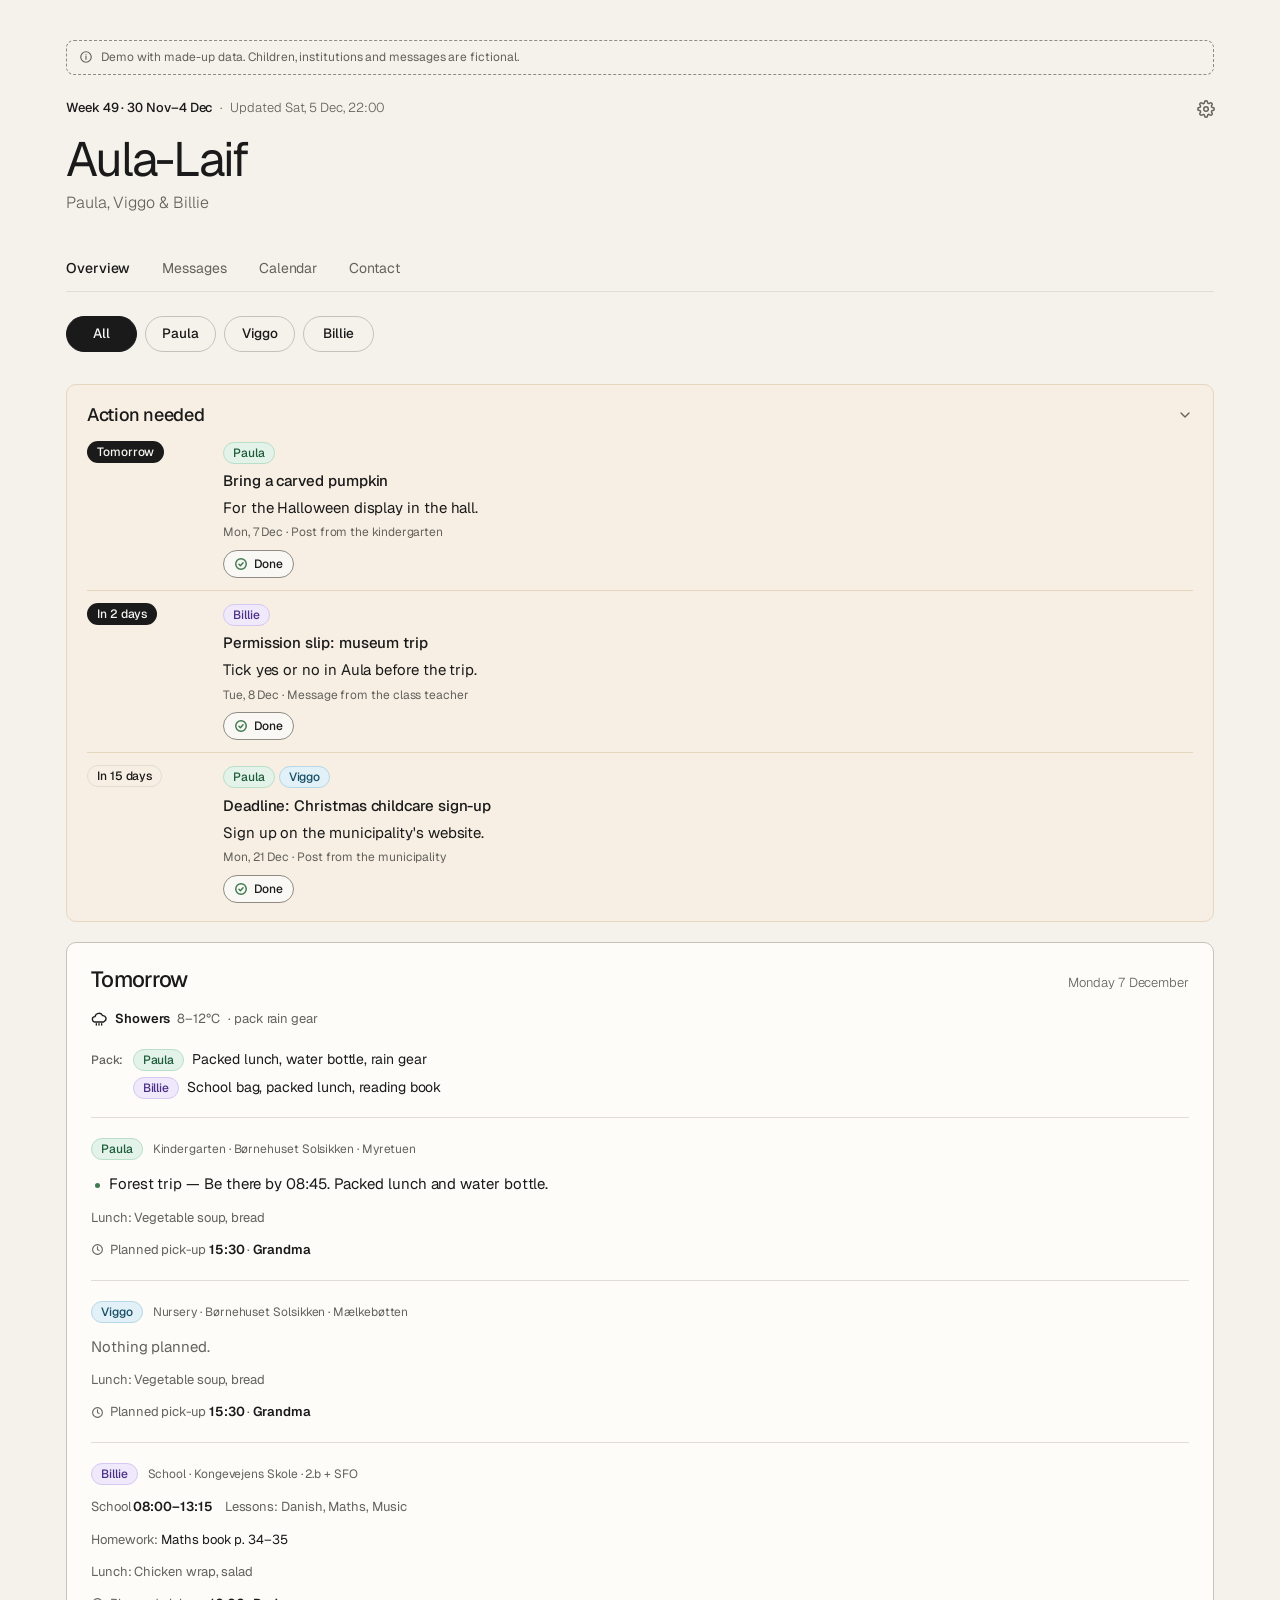
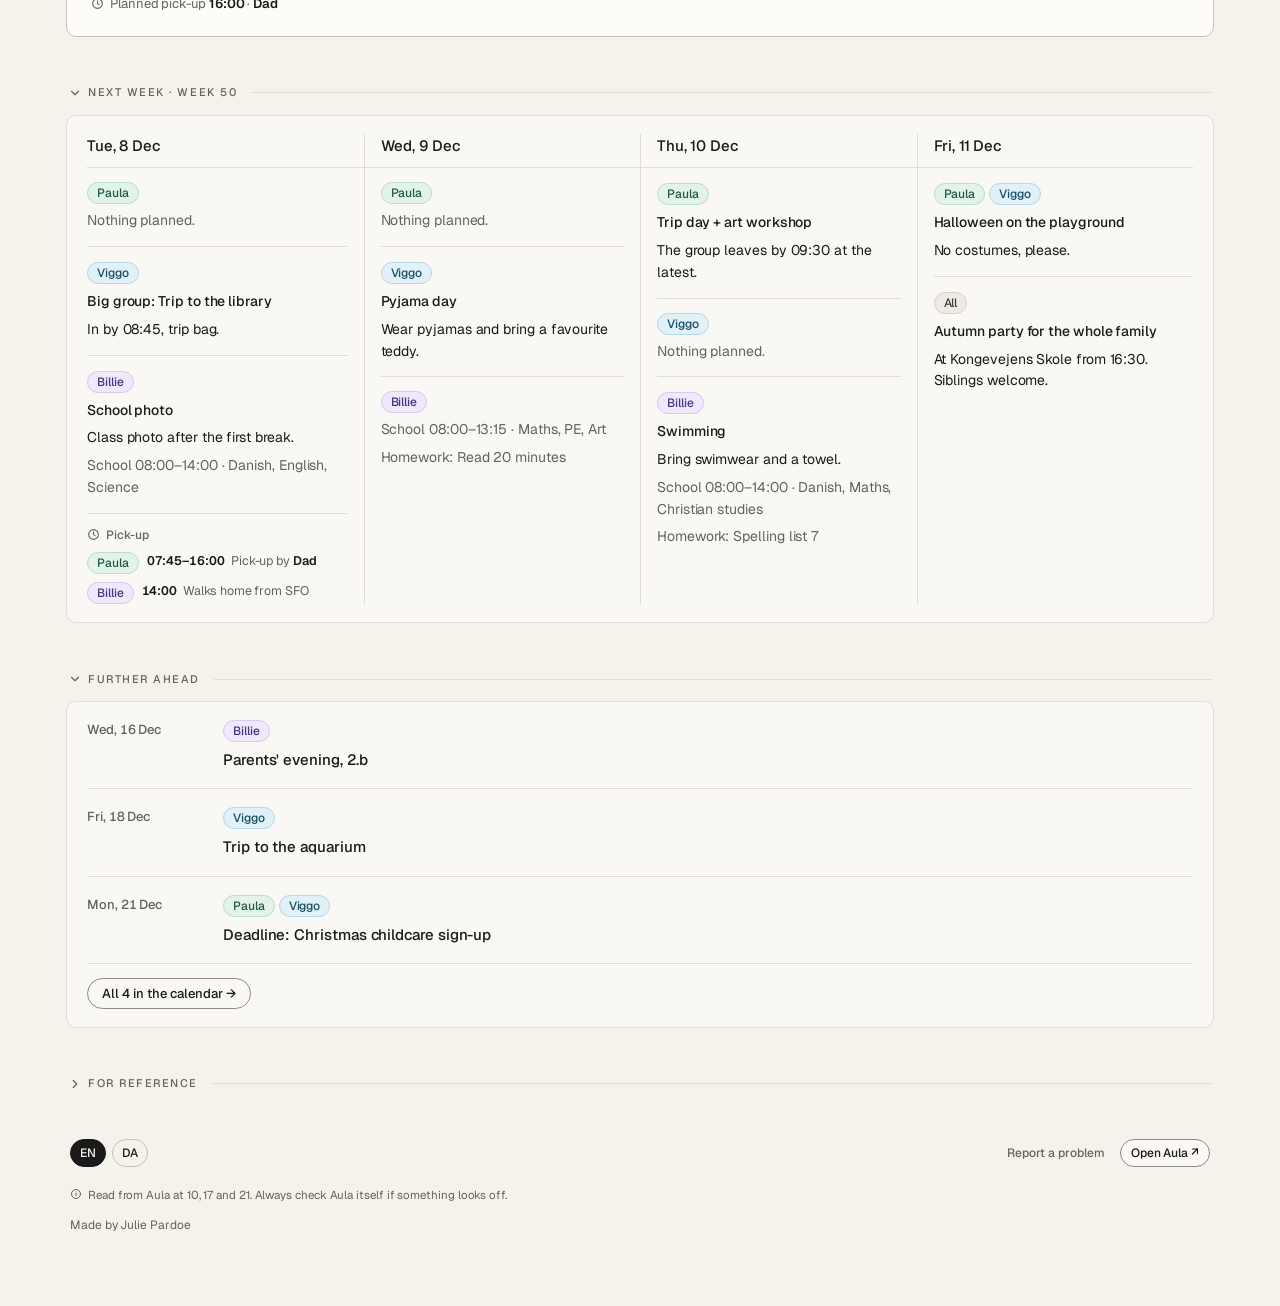
==== demo/index.html @ 32797580 "Gennemgang: mindre gentagelse i Overblik, frist i Kræver handling, samlet pakkelinje, ensartet desig" ====
<!doctype html><html><head><meta charset=utf8><meta name=viewport content="width=device-width,initial-scale=1,viewport-fit=cover"><style>:root{color-scheme:light;box-sizing:border-box;padding-top:env(safe-area-inset-top,0px);padding-bottom:env(safe-area-inset-bottom,0px)}html{scroll-padding-top:env(safe-area-inset-top,0px)}body{margin:0;padding:0;font:14px -apple-system,BlinkMacSystemFont,sans-serif;background:#fff;color:#000}img{max-width:100%}[hidden]:not([hidden=until-found i]){display:none!important}</style></head><body>
<!doctype html><html><head><meta charset=utf8><link rel="icon" href="data:image/svg+xml,%3Csvg xmlns=%27http://www.w3.org/2000/svg%27 viewBox=%270 0 64 64%27%3E%3Crect width=%2764%27 height=%2764%27 rx=%2714%27 fill=%27%2309090b%27/%3E%3Crect x=%2716%27 y=%2726%27 width=%2732%27 height=%2712%27 rx=%276%27 fill=%27%237ad3a0%27/%3E%3C/svg%3E"><meta name=viewport content="width=device-width,initial-scale=1,viewport-fit=cover"><style>:root{color-scheme:light;box-sizing:border-box;padding-top:env(safe-area-inset-top,0px);padding-bottom:env(safe-area-inset-bottom,0px)}html{scroll-padding-top:env(safe-area-inset-top,0px)}body{margin:0;padding:0;font:14px -apple-system,BlinkMacSystemFont,sans-serif;background:#fff;color:#000}img{max-width:100%}[hidden]:not([hidden=until-found i]){display:none!important}</style></head><body>
<title>Aula-Laif Demo</title>
<meta name="claude:viewport-fit-sides" content="cover">
<link rel="preconnect" href="https://fonts.googleapis.com">
<link rel="stylesheet" href="https://fonts.googleapis.com/css2?family=Geist:wght@300;400;500;600;700&family=Geist+Mono:wght@500&display=swap">
<style>
/* Layout: shadcn-style stack of bordered cards on a zinc ground — Today, next school day, the week as rows, Later, Menu, an accordion. */
:root{
  --background:#f3f5f9; --seg:#e6e9ef; --card:#ffffff; --foreground:#09090b; --muted:#f4f4f5; --muted-fg:#66666e;
  --border:#e4e4e7; --input:#8a8a93; --primary:#18181b; --primary-fg:#fafafa; --ring:#18181b;
  --ok:#276b4e; --shadow:0 1px 2px rgba(9,9,11,.06), 0 1px 1px rgba(9,9,11,.03);
  --shadow-md:0 4px 12px -4px rgba(9,9,11,.10), 0 1px 3px rgba(9,9,11,.06);
  --shadow-lg:0 18px 40px -16px rgba(9,9,11,.22), 0 4px 10px -4px rgba(9,9,11,.08);
  --elev:#ffffff;
  --k0-bg:#e3f3e9; --k0-fg:#1d5b3a; --k0-bd:#b9dfc8;
  --k1-bg:#e2f0f7; --k1-fg:#154e66; --k1-bd:#b6d8e8;
  --k2-bg:#efe9fb; --k2-fg:#4a2f86; --k2-bd:#d6c8f2;
  --k3-bg:#fbeae6; --k3-fg:#7a2e1d; --k3-bd:#f0c9bf;
  --k4-bg:#f8f0d8; --k4-fg:#634806; --k4-bd:#ead9a6;
  --k5-bg:#fbe7f1; --k5-fg:#7d2552; --k5-bd:#f0c3da;
  --both-bg:#f4f4f5; --both-fg:#3f3f46; --both-bd:#d4d4d8;
  --act-bg:#fcf9f1; --act-bd:#e8dfc8;
  --r:8px; --r-sm:6px;
  --font:"Geist", ui-sans-serif, system-ui, -apple-system, "Segoe UI", sans-serif;
  --mono:"Geist Mono", ui-monospace, "SF Mono", Menlo, monospace;
}
@media (prefers-color-scheme: dark){:root:not([data-theme="light"]){
  --background:#09090b; --seg:#232327; --card:#111113; --foreground:#fafafa; --muted:#232327; --muted-fg:#a1a1aa;
  --border:#27272a; --input:#6b6b74; --primary:#fafafa; --primary-fg:#18181b; --ring:#d4d4d8;
  --ok:#6fcf9f; --shadow:none; --shadow-md:0 6px 16px -6px rgba(0,0,0,.6); --shadow-lg:0 20px 44px -16px rgba(0,0,0,.8); --elev:#1a1a1d;
  --k0-bg:#16301f; --k0-fg:#c5f0d6; --k0-bd:#2c5a3f;
  --k1-bg:#132d3b; --k1-fg:#c8e9f7; --k1-bd:#2a5468;
  --k2-bg:#251b3b; --k2-fg:#e2d6fb; --k2-bd:#47386a;
  --k3-bg:#3a1d17; --k3-fg:#f6d3ca; --k3-bd:#6b3a2f;
  --k4-bg:#2f2610; --k4-fg:#f3e2b0; --k4-bd:#5c4a1c;
  --k5-bg:#3a1a2b; --k5-fg:#f7d1e4; --k5-bd:#6b3552;
  --both-bg:#232327; --both-fg:#e4e4e7; --both-bd:#3f3f46; --act-bg:#191710; --act-bd:#3b3424; color-scheme:dark}}
:root[data-theme="light"]{color-scheme:light}
:root[data-theme="dark"]{
  --background:#09090b; --seg:#232327; --card:#111113; --foreground:#fafafa; --muted:#232327; --muted-fg:#a1a1aa;
  --border:#27272a; --input:#6b6b74; --primary:#fafafa; --primary-fg:#18181b; --ring:#d4d4d8;
  --ok:#6fcf9f; --shadow:none; --shadow-md:0 6px 16px -6px rgba(0,0,0,.6); --shadow-lg:0 20px 44px -16px rgba(0,0,0,.8); --elev:#1a1a1d;
  --k0-bg:#16301f; --k0-fg:#c5f0d6; --k0-bd:#2c5a3f;
  --k1-bg:#132d3b; --k1-fg:#c8e9f7; --k1-bd:#2a5468;
  --k2-bg:#251b3b; --k2-fg:#e2d6fb; --k2-bd:#47386a;
  --k3-bg:#3a1d17; --k3-fg:#f6d3ca; --k3-bd:#6b3a2f;
  --k4-bg:#2f2610; --k4-fg:#f3e2b0; --k4-bd:#5c4a1c;
  --k5-bg:#3a1a2b; --k5-fg:#f7d1e4; --k5-bd:#6b3552;
  --both-bg:#232327; --both-fg:#e4e4e7; --both-bd:#3f3f46; --act-bg:#191710; --act-bd:#3b3424; color-scheme:dark}
*{box-sizing:border-box}
body{background:var(--background);color:var(--foreground);font:15px/1.55 var(--font);margin:0;-webkit-font-smoothing:antialiased}
.wrap{max-width:680px;margin:0 auto;padding-block:28px 56px;
  padding-left:max(16px,env(safe-area-inset-left,0px));padding-right:max(16px,env(safe-area-inset-right,0px));
  display:grid;gap:16px}

/* header */
header{display:grid;gap:0;margin-bottom:16px}
.toprow{display:flex;justify-content:space-between;align-items:center;gap:8px 12px;flex-wrap:wrap;margin-bottom:14px}
/* sticky bar: appears when the child filter has scrolled away – date + week, and the filter (a menu on phones) */
.sbar{position:fixed;top:0;left:0;right:0;z-index:30;background:var(--background);border-bottom:1px solid var(--border);padding-top:env(safe-area-inset-top,0px);transform:translateY(-101%);visibility:hidden;transition:transform .28s cubic-bezier(.32,.72,0,1),visibility 0s .28s}
.sbar.on{transform:none;visibility:visible;transition:transform .28s cubic-bezier(.32,.72,0,1)}
.sbar-in{max-width:680px;margin:0 auto;min-height:52px;display:flex;align-items:center;justify-content:space-between;gap:12px;padding-block:8px;padding-left:max(16px,env(safe-area-inset-left,0px));padding-right:max(16px,env(safe-area-inset-right,0px))}
.sbar-d{font:500 14px/1.3 var(--font);white-space:nowrap;overflow:hidden;text-overflow:ellipsis;min-width:0;font-variant-numeric:tabular-nums}
.sbar .sbar-tabs{display:none}
@media (min-width:1024px){.sbar-tabs button{padding:6px 14px;min-height:30px;font-size:13px}}
.sbar-sel{position:relative;flex:none;display:none}
.sbar-sel select{appearance:none;-webkit-appearance:none;font:500 14px/1 var(--font);color:var(--foreground);background:var(--card);border:1px solid var(--input);border-radius:var(--r-sm);padding:8px 30px 8px 12px;min-height:36px;max-width:44vw;text-overflow:ellipsis;cursor:pointer}
.sbar-sel::after{content:"";position:absolute;right:12px;top:50%;width:6px;height:6px;border-right:1.5px solid currentColor;border-bottom:1.5px solid currentColor;transform:translateY(-70%) rotate(45deg);pointer-events:none}
.sbar-sel select:focus-visible{outline:2px solid var(--ring);outline-offset:2px}
.sbar-sel[hidden],.sbar-tabs[hidden]{display:none!important}
@media (min-width:1024px){.sbar-in{max-width:1180px}.sbar .sbar-tabs{display:inline-grid;justify-self:auto;flex:none}}
@media (prefers-reduced-motion:reduce){.sbar,.sbar.on{transition:none}}
.weekno{font:500 13px/1.4 var(--font);color:var(--foreground);font-variant-numeric:tabular-nums}
.stamp{color:var(--muted-fg);font-size:13px;line-height:1.4}
.stamp::before{content:"·";margin-right:8px;color:var(--muted-fg)}
h1{font:700 clamp(26px,6vw,32px)/1.15 var(--font);letter-spacing:-.025em;margin:0;text-wrap:balance}
/* logo: "aula–laif" with the green tag as the hyphen */
.sr{position:absolute;width:1px;height:1px;overflow:hidden;clip:rect(0 0 0 0);white-space:nowrap}
.subtitle{color:var(--muted-fg);font-size:15px;margin-top:2px}
.titles{margin-bottom:28px}

/* tabs (filter) */
.tabs{display:inline-grid;grid-auto-flow:column;grid-auto-columns:1fr;gap:2px;padding:4px;background:var(--seg);border-radius:var(--r);justify-self:start}
.tabs button{font:500 14px/1 var(--font);padding:9px 18px;min-height:36px;border-radius:var(--r-sm);border:1px solid transparent;background:transparent;color:var(--muted-fg);cursor:pointer}
.tabs button:hover{color:var(--foreground)}
.tabs button{min-width:0;overflow:hidden;text-overflow:ellipsis;white-space:nowrap}
.tabs button[aria-pressed="true"]{background:var(--card);color:var(--foreground);border-color:var(--input);box-shadow:var(--shadow)}
.tabs button:focus-visible{outline:2px solid var(--ring);outline-offset:2px}

/* card */
.card{background:var(--card);border:1px solid var(--border);border-radius:var(--r);box-shadow:var(--shadow);min-width:0}
.card-h{display:flex;justify-content:space-between;align-items:flex-start;gap:6px 12px;flex-wrap:wrap;padding:18px 20px 0}
.card-t{font:600 19px/1.3 var(--font);letter-spacing:-.01em;margin:0;display:flex;align-items:center;gap:8px}
.card-h:has(#act-close){align-items:center}
.card-d{color:var(--muted-fg);font-size:13px;margin:2px 0 0}
.card-c{padding:14px 20px 18px}
.card-h:has(.date){align-items:baseline}
.card-d.date{margin:0;text-align:right;font-variant-numeric:tabular-nums}
.card.primary{border-color:var(--primary);border-width:1.5px;background:var(--elev);box-shadow:var(--shadow-lg)}
.card.primary .card-t{font-size:21px;letter-spacing:-.02em}
.card.primary .card-h{padding:22px 24px 0}
.card.primary .card-c{padding:16px 24px 22px}
.card.raised{background:var(--elev);box-shadow:var(--shadow-md)}
.card.raised .card-t{font-size:19px}
.card.flat{box-shadow:none}
.group{font:600 12px/1 var(--font);letter-spacing:.08em;text-transform:uppercase;color:var(--muted-fg);margin:18px 2px -4px;display:flex;align-items:center;gap:10px}
.group::after{content:"";flex:1;height:1px;background:var(--border)}
.group-btn{display:inline-flex;align-items:center;gap:6px;min-height:32px;padding:0 4px 0 0;margin:-8px 0;border:0;background:none;font:inherit;letter-spacing:inherit;text-transform:inherit;color:inherit;cursor:pointer;border-radius:4px}
.group-btn:hover{color:var(--foreground)}
.group-btn:focus-visible{outline:2px solid var(--ring);outline-offset:2px}
.group-btn svg{flex:none;transition:transform .15s}
.group-btn[aria-expanded="false"] svg{transform:rotate(-90deg)}
.gc{display:none!important}

/* badges */
.badge{display:inline-flex;align-items:center;font:600 12px/1 var(--font);padding:4px 8px;border-radius:var(--r-sm);border:1px solid transparent;white-space:nowrap}
.badge.k0{background:var(--k0-bg);color:var(--k0-fg);border-color:var(--k0-bd)}
.badge.k1{background:var(--k1-bg);color:var(--k1-fg);border-color:var(--k1-bd)}
.badge.k2{background:var(--k2-bg);color:var(--k2-fg);border-color:var(--k2-bd)}
.badge.k3{background:var(--k3-bg);color:var(--k3-fg);border-color:var(--k3-bd)}
.badge.k4{background:var(--k4-bg);color:var(--k4-fg);border-color:var(--k4-bd)}
.badge.k5{background:var(--k5-bg);color:var(--k5-fg);border-color:var(--k5-bd)}
.badge.both{background:var(--both-bg);color:var(--both-fg);border-color:var(--both-bd)}
.badge.solid{background:var(--primary);color:var(--primary-fg)}
.badge.outline{border-color:var(--border);color:var(--foreground)}
.tags{display:inline-flex;gap:4px;flex-wrap:wrap}

/* kid blocks (today / next day) */
.kid{display:grid;gap:12px;padding-block:20px;border-top:1px solid var(--border)}
.kid:first-child{border-top:0;padding-top:0}
.kid:last-child{padding-bottom:0}
.kid ul{margin:0;padding:0;list-style:none;display:grid;gap:6px}
.kid ul li{position:relative;padding-left:18px}
.kid ul li::before{content:"";position:absolute;left:4px;top:.68em;width:4px;height:4px;background:var(--muted-fg);border-radius:1px}
.presence{margin-top:2px;display:flex;flex-wrap:wrap;align-items:center;gap:6px 14px;font-size:13px;color:var(--muted-fg)}
.presence .step{display:inline-flex;align-items:center;gap:6px}
.presence .step svg{flex:none}
.presence .step.plan,.kid .meta .step.plan{display:inline-flex;align-items:center;gap:6px}
.presence .t{font:500 13px var(--mono);color:var(--foreground);font-variant-numeric:tabular-nums}
.presence .step.done svg{color:var(--ok)}
.presence .step.wait .t{color:var(--muted-fg)}
.kid .meta{color:var(--muted-fg);font-size:13px;display:flex;flex-wrap:wrap;gap:2px 12px}
.disclaimer{display:flex;align-items:center;gap:8px;margin:0 0 4px;font-size:12px;line-height:1.4;color:var(--muted-fg);padding:8px 12px;border:1px dashed var(--input);border-radius:var(--r-sm)}
.disclaimer svg{flex:none}
/* sections menu (Overview / Messages) – messages are only there for those allowed to read them */
.viewnav{display:flex;gap:32px;border-bottom:1px solid var(--border);margin:0 0 24px}
.viewnav a{padding:10px 0 11px;margin-bottom:-1px;font-size:14px;font-weight:500;color:var(--muted-fg);text-decoration:none;border-bottom:2px solid transparent}
.viewnav a:hover{color:var(--foreground)}
.viewnav a[aria-current="page"]{color:var(--foreground);border-bottom-color:var(--foreground)}
.viewnav a:focus-visible{outline:2px solid var(--ring);outline-offset:2px;border-radius:2px}
body.view-msgs .wrap > :not(header):not(footer):not(.g-disc):not(#msg-sec),
body.view-cal .wrap > :not(header):not(footer):not(.g-disc):not(#cal-sec),
body.view-contacts .wrap > :not(header):not(footer):not(.g-disc):not(#contacts-sec){display:none!important}

.viewnav{overflow-x:auto;scrollbar-width:none}
.viewnav::-webkit-scrollbar{display:none}
.viewnav a{white-space:nowrap;flex:none}
.titles-row{display:flex;align-items:flex-start;justify-content:space-between;gap:12px}
/* settings gear sits in the top-right corner; week + "updated" wrap on its left */
.toprow{flex-wrap:nowrap;align-items:flex-start}
.toprow-l{display:flex;align-items:baseline;justify-content:flex-start;gap:2px 8px;flex-wrap:wrap;flex:1;min-width:0}
.corner-gear{margin:-4px -6px 0 0;flex:none;align-self:flex-start;color:var(--muted-fg);text-decoration:none}
.corner-gear:hover{color:var(--foreground);background:var(--muted)}
.corner-gear[aria-expanded="true"]{color:var(--foreground);background:var(--muted)}
/* settings: its own layer – a bottom sheet on phones, a side panel from 1024px */
dialog.sheet{border:0;margin:0;padding:8px 20px calc(28px + env(safe-area-inset-bottom,0px));max-width:none;background:var(--card);color:var(--foreground);box-shadow:var(--shadow-lg);
  position:fixed;inset:auto 0 0 0;width:100%;height:100vh;height:100dvh;max-height:none;overflow:auto;overscroll-behavior:contain;border-radius:0;padding-top:calc(14px + env(safe-area-inset-top,0px));animation:sheet-in .45s cubic-bezier(.32,.72,0,1)}
dialog.sheet::backdrop{background:rgba(9,9,11,.45);animation:fade-in .35s ease-out}
dialog.sheet.closing{animation:sheet-out .28s cubic-bezier(.4,0,1,1) forwards}
dialog.sheet.closing::backdrop{animation:fade-out .28s ease-in forwards}
dialog.sheet.dragging{animation:none;transition:none}
dialog.sheet.settle{transition:transform .3s cubic-bezier(.32,.72,0,1)}
html:has(dialog.sheet[open]){overflow:hidden}
.sheet-grab{display:none}
.sheet-h{display:flex;align-items:center;justify-content:space-between;gap:12px}
.sheet-h .icon-btn{margin:0 -8px 0 0}
.sheet-h .icon-btn:hover{background:var(--muted)}
.sheet-sub{margin:4px 0 20px}
.seg{display:inline-flex;flex-wrap:wrap;gap:2px;padding:2px;background:var(--seg);border-radius:var(--r-sm)}
.seg button{font:500 13px/1 var(--font);padding:7px 10px;min-height:30px;border:1px solid transparent;border-radius:4px;background:transparent;color:var(--muted-fg);cursor:pointer}
.seg button[aria-checked="true"]{background:var(--card);color:var(--foreground);border-color:var(--input)}
.seg button:focus-visible,.switch input:focus-visible + span,.inp:focus-visible{outline:2px solid var(--ring);outline-offset:2px}
.set-confirm{margin:6px 0 0 -4px;display:flex}
.scard{border:1px solid var(--border);border-radius:var(--r);padding:14px 14px 12px;margin:0 0 12px}
.scard-k{margin:0 0 12px;font:600 11px/1.2 var(--font);letter-spacing:.08em;text-transform:uppercase;color:var(--muted-fg)}
.scard-name{display:flex;align-items:center;justify-content:space-between;gap:10px;flex-wrap:wrap;margin-bottom:6px}
.scard-name .badge{font-size:14px;padding:6px 10px}
.scard-who{display:flex;align-items:center;gap:8px;flex-wrap:wrap;min-width:0}
.scard-inst{font-size:13px;color:var(--muted-fg)}
.swatches{display:flex;gap:6px}
.swatches button{width:22px;height:22px;border-radius:50%;border:1px solid var(--input);cursor:pointer;padding:0}
.swatches button[aria-checked="true"]{outline:2px solid var(--foreground);outline-offset:2px}
.swatches button:focus-visible{outline:2px solid var(--ring);outline-offset:2px}
.sline{border-top:1px solid var(--border);padding:8px 0}
.sline.sline-name{border-top:0;padding:0 0 12px}
.sline-name .sline-l .badge{font-size:14px;padding:6px 10px}
.sline-name .sline-v{font-size:13px}
.sline-field{display:grid;gap:6px;font-size:12px;color:var(--muted-fg);width:100%}
.inp.sel,.inp.inp-r{width:auto;max-width:12rem;font-size:14px}
.inp.inp-r{padding:6px 8px}
.sline-top{display:flex;align-items:center;gap:10px;min-height:36px}
.sline-l{font-size:14px;font-weight:500}
.sline-l{flex:none;white-space:nowrap}
.sline-v{flex:1 1 auto;min-width:0;margin-left:auto;font-size:14px;color:var(--muted-fg);text-align:right;white-space:nowrap;overflow:hidden;text-overflow:ellipsis}
.sline.is-edit .sline-v{display:inline-flex;justify-content:flex-end;align-items:center;gap:6px;overflow:visible}
.sline-btn{flex:none;font-size:13px;color:var(--foreground);text-decoration:underline;text-underline-offset:3px}
.sline-ed{display:grid;gap:10px;justify-items:start;padding:4px 0 6px}
.sline-help{margin:0;font-size:12.5px;line-height:1.45;color:var(--muted-fg)}
.sline-ed .ign,.sline-ed .ign-add{width:100%}
.scard .srow-ro{margin:6px 0 0}
select.inp{appearance:none;-webkit-appearance:none;height:32px;padding:0 30px 0 10px;line-height:30px;cursor:pointer;background:var(--card) url("data:image/svg+xml,%3Csvg xmlns='http://www.w3.org/2000/svg' width='14' height='14' viewBox='0 0 24 24' fill='none' stroke='%2371717a' stroke-width='2' stroke-linecap='round' stroke-linejoin='round'%3E%3Cpath d='m6 9 6 6 6-6'/%3E%3C/svg%3E") no-repeat right 9px center}
@media (hover:hover){select.inp:hover{border-color:var(--foreground)}}
.srow + .srow{border-top:1px solid var(--border)}
.srow > summary{list-style:none;display:flex;align-items:center;gap:10px;min-height:48px;padding:8px 12px;cursor:pointer}
.srow > summary::-webkit-details-marker{display:none}
.srow > summary:hover{background:var(--muted)}
.srow > summary:focus-visible{outline:2px solid var(--ring);outline-offset:-2px}
.srow-l{font-size:14px;font-weight:500;flex:none}
.srow-v{margin-left:auto;font-size:13px;color:var(--muted-fg);text-align:right;min-width:0;overflow:hidden;text-overflow:ellipsis;white-space:nowrap}
.srow .chev{flex:none;color:var(--muted-fg);transition:transform .15s}
.srow[open] .chev{transform:rotate(90deg)}
.srow-b{padding:4px 12px 14px;display:grid;gap:10px;justify-items:start}
.srow-lab{margin:0;font-size:12px;color:var(--muted-fg)}
.srow-sw{display:flex;align-items:center;justify-content:space-between;gap:12px;width:100%;font-size:14px;cursor:pointer}
.srow-ro{margin:0;font-size:12px;color:var(--muted-fg)}
.srow-b .ign,.srow-b .ign-add{width:100%}
.switch{position:relative;display:inline-flex;align-items:center;cursor:pointer}
.switch input{position:absolute;opacity:0;width:1px;height:1px}
.switch input + span{width:38px;height:22px;border-radius:11px;background:var(--input);position:relative;transition:background .15s}
.switch input + span::after{content:"";position:absolute;top:3px;left:3px;width:16px;height:16px;border-radius:50%;background:#fff;transition:transform .15s}
.switch input:checked + span{background:var(--primary)}
.switch input:checked + span::after{transform:translateX(16px);background:var(--primary-fg)}
.inp{font:14px/1.4 var(--font);width:100%;max-width:18rem;padding:7px 10px;border:1px solid var(--input);border-radius:var(--r-sm);background:var(--card);color:var(--foreground)}
.ign{list-style:none;margin:0 0 8px;padding:0;display:grid;gap:4px}
.ign li{display:flex;align-items:center;justify-content:space-between;gap:8px;padding:6px 4px 6px 10px;background:var(--muted);border-radius:var(--r-sm);font-size:13px}
.ign .icon-btn{margin:0;width:28px;height:28px}
.ign-add{display:flex;gap:8px;align-items:center}
.ign-add .inp{flex:1;min-width:0}
.ro{color:var(--muted-fg)}
.set-back{all:unset;box-sizing:border-box;display:inline-flex;align-items:center;gap:2px;margin:0 0 0 -6px;padding:4px 6px 4px 2px;border-radius:var(--r-sm);font:500 14px/1 var(--font);color:var(--muted-fg);cursor:pointer}
.set-back[hidden]{display:none}
@media (hover:hover){.set-back:hover{color:var(--foreground);background:var(--muted)}}
.sheet-top{display:flex;align-items:center;min-height:36px;margin:0 0 6px}
.sheet-top #set-close{margin:0 -8px 0 auto}
@media (hover:hover){.sheet-top #set-close:hover{background:var(--muted)}}
.sheet-title{margin:0}
/* settings masthead: one sticky bar – back (on sub-pages), title, close – with a hairline under it */
dialog#set-dlg.sheet{padding-top:0}
.sheet-top{position:sticky;top:0;z-index:3;display:flex;align-items:center;gap:6px;min-height:56px;margin:0 -20px 20px;padding:calc(8px + env(safe-area-inset-top,0px)) 20px 8px;background:var(--card);border-bottom:1px solid var(--border)}
.sheet-top .sheet-title{flex:1 1 auto;min-width:0;margin:0;font:600 17px/1.3 var(--font);letter-spacing:-.01em;white-space:nowrap;overflow:hidden;text-overflow:ellipsis}
.sheet-top .set-back{margin:0 0 0 -8px;width:36px;height:36px;padding:0;color:var(--foreground)}
.sheet-top .set-back[hidden]{display:none}
.sheet-top #set-close{margin:0 -8px 0 0;width:36px;height:36px}
@media (hover:hover){.sheet-top .set-back:hover{background:var(--muted)}}
.sheet-sub{margin:0 0 20px}
#set-dlg.on-page #set-body{margin-top:0}
#set-dlg.on-page .set-sec-sub{margin:0 0 16px}
@media (min-width:1024px){dialog#set-dlg.sheet{padding-top:0}.sheet-top{margin:0 -28px 24px;padding:10px 28px;min-height:64px}.sheet-top .sheet-title{font-size:18px}}

.sline-ib{flex:none;margin:0 -6px 0 0;color:var(--muted-fg)}
@media (hover:hover){.sline-ib:hover{color:var(--foreground);background:var(--muted)}}
.sline-ib.on{color:var(--primary-fg);background:var(--primary)}
.sline-ib.on:hover,.sline-ib.on:focus-visible{color:var(--primary-fg);background:var(--primary);opacity:.85}
#set-dlg.on-page #set-body{margin-top:20px}
#set-dlg.on-page .set-sec-sub{margin:-8px 0 16px}
.set-back:focus-visible{outline:2px solid var(--ring);outline-offset:2px}
.smenu{padding:2px 6px 2px 14px}
.smenu-row{all:unset;box-sizing:border-box;display:flex;align-items:center;gap:10px;width:100%;min-height:54px;border-top:1px solid var(--border);cursor:pointer}
.smenu-row:first-child{border-top:0}
.smenu-row:focus-visible{outline:2px solid var(--ring);outline-offset:2px;border-radius:4px}
.smenu-l{flex:none;font-size:15px;font-weight:500}
.smenu-v{flex:1 1 auto;min-width:0;display:flex;justify-content:flex-end;align-items:center;gap:6px;font-size:14px;color:var(--muted-fg);white-space:nowrap;overflow:hidden;text-overflow:ellipsis}
.smenu-row svg{flex:none;color:var(--muted-fg);transition:transform .15s}
@media (hover:hover){.smenu-row:hover svg{transform:translateX(2px);color:var(--foreground)}}
.set-page-in{animation:page-in .3s cubic-bezier(.32,.72,0,1)}
.set-page-back{animation:page-back .3s cubic-bezier(.32,.72,0,1)}
@keyframes page-in{from{transform:translateX(28px);opacity:0}}
@keyframes page-back{from{transform:translateX(-28px);opacity:0}}
@media (prefers-reduced-motion:reduce){.set-page-in,.set-page-back{animation:none}}
.set-sec{margin:0 0 28px}
.set-sec-h{margin:0 0 4px;font:600 15px/1.3 var(--font)}
.set-sec-sub{margin:0 0 12px;font-size:12.5px;line-height:1.45;color:var(--muted-fg)}
.set-sec > .scard:last-child{margin-bottom:0}
.scard > .sline:first-child{border-top:0;padding-top:0}
.sline-v .badge{font-size:11px;padding:3px 6px}
.sline-ed .inp.wide{width:100%}
.cal-card.no-wk .cal-wds,.cal-card.no-wk .cal-grid{grid-template-columns:repeat(7,minmax(0,1fr))}
.cal-card.no-wk .cwk,.cal-card.no-wk .cal-wds > span:first-child{display:none}
.cal-card.no-wk .cday.c1{border-left:1px solid var(--border)}
.ro-note{font-size:12px;line-height:1.5;color:var(--muted-fg);margin:16px 2px 0}
.sheet-foot{position:sticky;bottom:-28px;display:flex;align-items:center;justify-content:flex-end;gap:10px;flex-wrap:wrap;margin:20px -20px -28px;padding:12px 20px calc(12px + env(safe-area-inset-bottom,0px));background:var(--card);border-top:1px solid var(--border)}
.sheet-foot[hidden]{display:none}
.save-msg{font-size:13px;color:var(--muted-fg);margin-right:auto}
.btn.primary{background:var(--primary);color:var(--primary-fg);border-color:var(--primary);padding:8px 14px;font-size:13px}
.btn.primary:hover{opacity:.9;background:var(--primary)}
@media (min-width:1024px){.sheet-foot{margin:20px -28px -32px;padding:14px 28px;bottom:-32px}}
@keyframes sheet-in{from{transform:translateY(100%)}to{transform:none}}
@keyframes sheet-out{from{transform:var(--drag,none)}to{transform:translateY(100%)}}
@keyframes panel-in{from{transform:translateX(100%)}to{transform:none}}
@keyframes panel-out{to{transform:translateX(100%)}}
@keyframes fade-in{from{opacity:0}}
@keyframes fade-out{to{opacity:0}}
@media (min-width:1024px){
  dialog.sheet{inset:0 0 0 auto;width:440px;height:100vh;max-height:100vh;border-radius:0;border-left:1px solid var(--border);padding:28px 28px 32px;animation:panel-in .45s cubic-bezier(.32,.72,0,1)}
  dialog.sheet.closing{animation:panel-out .28s cubic-bezier(.4,0,1,1) forwards}
  .sheet-grab{display:none}
}
@media (prefers-reduced-motion:reduce){dialog.sheet,dialog.sheet.closing,dialog.sheet::backdrop,dialog.sheet.closing::backdrop{animation:none}}
.corner-gear[hidden]{display:none}
@media (max-width:520px){.viewnav{gap:22px}}
.set-kids{list-style:none;margin:0;padding:0}
.set-kids li{display:grid;gap:6px;padding:14px 0;border-top:1px solid var(--border)}
.set-kids li:first-child{border-top:0;padding-top:0}
.set-row{display:grid;grid-template-columns:8rem minmax(0,1fr);gap:10px 16px;font-size:14px;align-items:center}
/* in the settings sheet/panel: label above each control, so the type buttons stay on one line */
.sheet .set-row{grid-template-columns:1fr;gap:4px}
.sheet .set-row dd{margin-bottom:12px}
.sheet .set-row dd:last-child{margin-bottom:0}
.sheet .seg{flex-wrap:nowrap}
.set-row dt{color:var(--muted-fg);font-size:13px}
.set-row dd{margin:0;min-width:0}
.set-h{font:600 12px/1.3 var(--font);letter-spacing:.06em;text-transform:uppercase;color:var(--muted-fg);margin:22px 2px 8px}
.set-h:first-child{margin-top:0}
.badge.warn{background:var(--act-bg);border-color:var(--act-bd);color:var(--foreground)}
.msgs .msg-sum{color:var(--foreground);font-size:14px}
/* messages: one column at every width – week header, then mail-like rows */
.list.msgs li{display:block}
.g-contact{display:grid;gap:12px;min-width:0}
/* ---------- calendar ---------- */
.cal-card .card-h{align-items:center;row-gap:16px}
.cal-card #cal-body{padding-top:24px}
.cal-t{font-size:22px;letter-spacing:-.01em}
.cal-t .cal-y{font-weight:400;color:var(--muted-fg)}
.cal-ctl{display:flex;align-items:center;gap:12px;flex-wrap:wrap}
.cal-card .seg{display:inline-flex;padding:3px;gap:2px;border-radius:var(--r-sm);background:var(--muted)}
.cal-card .seg button{font:500 13px/1 var(--font);padding:7px 14px;min-height:0;border:0;border-radius:6px;background:transparent;color:var(--muted-fg);cursor:pointer}
.cal-card .seg button:hover{color:var(--foreground)}
.cal-card .seg button[aria-pressed="true"]{background:var(--card);color:var(--foreground);box-shadow:0 1px 2px rgba(0,0,0,.1)}
.cal-card .seg button:focus-visible{outline:2px solid var(--ring);outline-offset:1px}
.cal-nav{display:flex;align-items:center;gap:4px}
.cal-nav .icon-btn{margin:0}
.cal-wds{display:grid;grid-template-columns:1.5rem repeat(7,minmax(0,1fr))}
.cal-wd{font:500 12px/1 var(--font);color:var(--muted-fg);text-align:right;padding:0 10px 8px}
.cal-grid{display:grid;grid-template-columns:1.5rem repeat(7,minmax(0,1fr))}
.cwk{padding:15px 6px 0 0;text-align:right;font:500 11px/1 var(--font);color:var(--muted-fg);font-variant-numeric:tabular-nums}
.cday.c1{border-left:1px solid var(--border)}
.cday.r1{border-top:1px solid var(--border)}
.cday{all:unset;box-sizing:border-box;display:flex;flex-direction:column;gap:4px;min-width:0;min-height:116px;padding:6px 6px 8px;border-right:1px solid var(--border);border-bottom:1px solid var(--border);cursor:pointer}
.cday:hover{background:var(--muted)}
.cday:focus-visible{outline:2px solid var(--ring);outline-offset:-2px}
.cday.wkend{background:color-mix(in srgb,var(--muted) 55%,transparent)}
.cday.closed{background:var(--muted)}
.cnum{align-self:flex-end;display:grid;place-items:center;min-width:26px;height:26px;padding:0 5px;border-radius:13px;font:500 13px/1 var(--font);font-variant-numeric:tabular-nums}
.cday.out .cnum{color:var(--muted-fg)}
.cday.today .cnum{background:var(--primary);color:var(--primary-fg)}
.cday.sel{box-shadow:inset 0 0 0 2px var(--ring)}
.cevs{display:grid;gap:3px;min-width:0}
.cev{display:flex;align-items:center;gap:6px;min-width:0;font-size:12px;line-height:1.35}
.cev::before{content:"";flex:none;width:3px;height:12px;border-radius:2px;background:var(--bar,var(--muted-fg))}
.cev-t{flex:1 1 auto;min-width:0;overflow:hidden;text-overflow:ellipsis;white-space:nowrap}
.cev-time{flex:none;color:var(--muted-fg);font-variant-numeric:tabular-nums}
.cev.hol{color:var(--muted-fg)}
.cev.hol::before{display:none}
.cmore{font-size:12px;color:var(--muted-fg)}
.cdots{display:none}
.cal-day{margin-top:32px}
.cal-dhr{display:flex;align-items:baseline;justify-content:space-between;gap:12px;margin:0 0 14px}
.cal-dh{margin:0;font:600 15px/1.3 var(--font)}
.cal-day .list .when,.cal-day .list .when-in{font-family:var(--font)}
.cal-day .list li.none{display:block}
.cal-year{display:grid;grid-template-columns:repeat(auto-fill,minmax(14rem,1fr));gap:28px 36px}
.ymon{all:unset;box-sizing:border-box;display:grid;gap:10px;align-content:start;margin:-8px;padding:8px;border-radius:var(--r-sm);cursor:pointer}
.ymon:hover{background:var(--muted)}
.ymon:focus-visible{outline:2px solid var(--ring)}
.ymon-n{font:600 15px/1.2 var(--font)}
.ymon.cur .ymon-n{text-decoration:underline;text-underline-offset:4px;text-decoration-thickness:2px}
.ygrid{display:grid;grid-template-columns:repeat(7,minmax(0,1fr));gap:2px 0;text-align:center;font:500 11px/1 var(--font);font-variant-numeric:tabular-nums}
.ywd{color:var(--muted-fg);font-size:10px;padding-bottom:4px}
.yd{position:relative;display:grid;place-items:center;width:22px;height:22px;margin:auto;border-radius:11px}
.yd.wk{color:var(--muted-fg)}
.yd.today{background:var(--primary);color:var(--primary-fg)}
.yd.has::after{content:"";position:absolute;bottom:0;left:50%;width:3px;height:3px;margin-left:-1.5px;border-radius:50%;background:currentColor}
@media (max-width:640px){
  .cal-t{font-size:20px}
  .cal-ctl{flex-basis:100%;justify-content:space-between}
  .cal-wd{text-align:center;padding:0 0 8px}
  .cal-wds,.cal-grid{grid-template-columns:1.25rem repeat(7,minmax(0,1fr))}
  .cwk{padding:15px 4px 0 0;font-size:10px}
  .cday.c1,.cday.r1{border:0}
  .cday{min-height:50px;align-items:center;gap:3px;padding:4px 0;border:0;border-radius:var(--r-sm)}
  .cday.wkend,.cday:hover{background:transparent}
  .cday.closed{background:var(--muted)}
  .cday.sel{box-shadow:none}
  .cday.sel:not(.today) .cnum{box-shadow:inset 0 0 0 1.5px var(--foreground)}
  .cnum{align-self:center;width:30px;height:30px;padding:0;border-radius:15px;font-size:14px}
  .cevs{display:none}
  .cdots{display:flex;gap:3px;justify-content:center;height:5px}
  .cdots i{width:5px;height:5px;border-radius:50%;background:var(--bar,var(--muted-fg))}
  .cal-year{grid-template-columns:repeat(2,minmax(0,1fr));gap:22px 18px}
  .ymon{margin:-6px;padding:6px}
  .yd{width:18px;height:18px;border-radius:9px;font-size:10px}
}
.con-list{display:grid;gap:16px}
.con-t{display:flex;align-items:center;flex-wrap:wrap;gap:6px 10px}
.con-top{flex-basis:100%;display:flex;align-items:center;justify-content:space-between;gap:12px}
.con-top:has(.con-tags:empty):not(:has(.con-map)){display:none}
.con-tags{font-size:0}
.con-card .card-c{padding-top:20px;display:grid;gap:20px}
.con-rows{margin:0;display:grid;gap:10px}
.con-row{display:grid;grid-template-columns:8rem minmax(0,1fr);gap:2px 16px;font-size:14px}
.con-row dt{color:var(--muted-fg);font-size:13px}
.con-row dd{margin:0;min-width:0;overflow-wrap:anywhere}
.con-sel{user-select:all;font-variant-numeric:tabular-nums}
.btn.con-map{flex:none;white-space:nowrap}
.btn.con-map svg{color:var(--muted-fg)}
.btn.con-map:hover{background:var(--muted)}
.con-t{flex-basis:100%;min-width:0}
@media (max-width:520px){.btn.con-map{width:32px;height:32px;padding:0;justify-content:center;margin:-4px -4px -4px 0}.btn.con-map span{position:absolute;width:1px;height:1px;overflow:hidden;clip:rect(0 0 0 0)}}
.con-k{margin:0 0 12px;font:600 11px/1 var(--font);letter-spacing:.08em;text-transform:uppercase;color:var(--muted-fg)}
.con-staff{padding-top:20px;border-top:1px solid var(--border)}
.con-staff .con-k ~ .con-k{margin-top:32px}
.con-staff:first-child{border-top:0;padding-top:0}
@media (min-width:1024px){.con-list{grid-template-columns:repeat(auto-fit,minmax(28rem,1fr));align-items:start}}
.con-src{margin:0}
@media (max-width:520px){.con-row{grid-template-columns:1fr;gap:2px}}
.con-ppl{grid-template-columns:minmax(8rem,max-content) minmax(0,1fr);column-gap:16px}
.con-ppl .con-row{display:contents}
.con-ppl dt{white-space:nowrap}
.msg-weeks{display:grid;gap:16px}
.g-msgs{display:grid;gap:12px;min-width:0}
.msg-card .card-c{padding-top:24px}
/* messages: each week has a section header that folds, like the overview's sections */
.msg-weeks .group.msg-grp{margin:10px 2px -4px}
.msg-weeks .group.msg-grp:first-child{margin-top:0}
.msg-weeks .msg-card[hidden]{display:none}
.msgs .msg{padding-block:16px}
.msgs .msg:first-child{padding-top:0}
.msgs .msg:last-child{padding-bottom:0}
.msgs .msg-top{display:flex;align-items:center;gap:8px;min-height:22px;margin-bottom:8px}
.msgs .msg-date{margin-left:auto;font-size:12px;color:var(--muted-fg);font-variant-numeric:tabular-nums;white-space:nowrap}
.msgs .msg-top:not(:has(.badge)){min-height:0;margin-bottom:4px}
.msgs .msg-top:not(:has(.badge)) .msg-date{margin-left:0}
.msgs .msg .title{margin:0;line-height:1.35}
.msgs .msg-sum{margin:4px 0 0;line-height:1.5;max-width:68ch}
.msgs .msg-full{margin:8px 0 0}
.msgs .msg-full > summary{list-style:none;display:inline-flex;align-items:center;gap:6px;min-height:28px;font-size:13px;font-weight:500;color:var(--muted-fg);cursor:pointer;border-radius:4px}
.msgs .msg-full > summary::-webkit-details-marker{display:none}
.msgs .msg-full > summary:hover{color:var(--foreground)}
.msgs .msg-full > summary:focus-visible{outline:2px solid var(--ring);outline-offset:2px}
.msgs .msg-full > summary svg{flex:none;transition:transform .15s}
.msgs .msg-full[open] > summary svg{transform:rotate(90deg)}
.msgs .msg-body{margin-top:6px;padding:12px 14px;background:var(--muted);border-radius:var(--r-sm);font-size:14px;line-height:1.55;max-width:68ch;overflow-wrap:anywhere}
.msgs .msg-body p{margin:0 0 .75em}
.msgs .msg-body p:last-child{margin:0}
@media (prefers-reduced-motion:reduce){.msgs .msg-full > summary svg{transition:none}}
.msgs .msg-foot{margin:10px 0 0}
.msgs .msg-foot{display:flex;align-items:center;gap:6px 12px;flex-wrap:wrap}
.msgs .msg-foot a{font-size:12px;color:var(--foreground)}
.kid-h{display:flex;align-items:center;gap:6px 10px;flex-wrap:wrap}
.kid-type{font-size:12px;color:var(--muted-fg)}
.kid-sub{flex-basis:100%;margin:-4px 0 0;font-size:13px;line-height:1.4;color:var(--muted-fg)}
.kid .meta .hw{color:var(--foreground)}
.kid .meta b{color:var(--foreground);font-weight:600}
.act{color:var(--ok);font-weight:600}
.calm{margin:0;color:var(--muted-fg)}

/* week on phones/tablets: foldable days with a summary line per child; desktop shows the five columns */
#w-days{display:none}
.wday{border-top:1px solid var(--border)}
.wday:first-child{border-top:0}
.wday > summary{list-style:none;cursor:pointer;display:grid;gap:8px;padding:16px 0}
.wday:first-child > summary{padding-top:0}
.wday > summary::-webkit-details-marker{display:none}
.wday > summary:focus-visible{outline:2px solid var(--ring);outline-offset:2px;border-radius:4px}
.wsum-day{display:flex;align-items:center;gap:8px;flex-wrap:wrap}
.wsum-day svg{flex:none;color:var(--muted-fg);transition:transform .15s}
.wday[open] .wsum-day svg{transform:rotate(90deg)}
.wsum-day .dname{font-size:16px}
.wday.past .dname{color:var(--muted-fg)}
.wsum-items{list-style:none;margin:0;padding:0 0 0 22px;display:grid;gap:6px}
.wsum-items li{display:flex;align-items:baseline;gap:8px;font-size:14px;line-height:1.4;min-width:0}
.wsum-items li .tags{flex:none}
.wsum-none{color:var(--muted-fg)}
.wday[open] .wsum-items{display:none}
.wday-body{padding:4px 0 18px 22px}
@media (min-width:1024px){ #w-days{display:grid} .wacc{display:none} }
@media (prefers-reduced-motion:reduce){.wsum-day svg{transition:none}}
/* week rows */
.rows{display:grid}
.row{display:grid;grid-template-columns:7.5rem minmax(0,1fr);gap:8px 16px;padding-block:22px;border-top:1px solid var(--border)}
.row:first-child{border-top:0;padding-top:0}
.row:last-child{padding-bottom:0}
.rlabel{display:grid;gap:4px;align-content:start;justify-items:start}
.dname{font-weight:700;font-size:17px;letter-spacing:-.01em}
.row.past .dname{color:var(--muted-fg)}
.row.past .dname::after{content:" · " attr(data-done);font-weight:400;font-size:13px}
.hours{color:var(--muted-fg);font-size:12px}
.rbody{display:grid;gap:18px;min-width:0}
.events{list-style:none;margin:0;padding:0;display:grid;gap:18px}
.events li{display:grid;gap:6px;min-width:0}
.events li.split{border-top:1px solid var(--border);padding-top:18px}
.events li p{margin:0}
.events .title{font-weight:600}
.events .detail{color:var(--foreground);font-size:14px}
.events small,.src{color:var(--muted-fg);font-size:12px}
.quiet{color:var(--muted-fg);margin:0;font-size:14px}
.pick{display:grid;gap:6px;font-size:13px;color:var(--muted-fg)}
.pick-l{display:flex;align-items:center;gap:6px;font-size:12px;font-weight:500;color:var(--muted-fg)}
.prow{display:grid;grid-template-columns:4.9rem minmax(0,1fr);gap:4px 10px;align-items:center}
.prow .pinfo{display:flex;flex-wrap:wrap;gap:4px 10px;align-items:center;min-width:0}
.prow .plan{font-variant-numeric:tabular-nums;color:var(--foreground)}
.shared-pick{display:flex;align-items:center;gap:6px 8px;flex-wrap:wrap;font-size:13px;color:var(--muted-fg);margin-top:18px;padding-top:16px;border-top:1px solid var(--border)}
.shared-pick svg{flex:none}
.kid:has(+ .shared-pick){padding-bottom:0}
.prow .pinfo b,.kid .meta b,.presence b,.shared-pick b{color:var(--foreground);font-weight:600}
.prow .who{font-weight:600;color:var(--foreground)}
.prow .actual{color:var(--ok);font-variant-numeric:tabular-nums}

/* accordion-ish details */
details.acc summary{display:flex;align-items:center;gap:6px;cursor:pointer;list-style:none;min-height:28px;color:var(--muted-fg);font-size:13px;border-radius:4px}
details.acc summary::-webkit-details-marker{display:none}
details.acc summary svg{flex:none;transition:transform .15s}
details.acc[open] summary svg{transform:rotate(90deg)}
details.acc summary:hover{color:var(--foreground)}
details.acc summary:focus-visible,details.card summary:focus-visible{outline:2px solid var(--ring);outline-offset:2px}
details.acc .acc-c{font-size:13px;line-height:1.45;padding:4px 0 0 20px;display:grid;gap:3px}
details.acc .acc-c b{font-weight:500;color:var(--muted-fg)}

/* list (later, menu, fyi) */
.list{list-style:none;margin:0;padding:0}
.list li{display:grid;grid-template-columns:7.5rem minmax(0,1fr);gap:2px 16px;padding-block:12px;border-top:1px solid var(--border)}
.list li:first-child{border-top:0;padding-top:0}
.list li:last-child{padding-bottom:0}
.list .when{font:500 13px/1.6 var(--mono);color:var(--muted-fg);font-variant-numeric:tabular-nums}
.list li > div{display:grid;gap:4px;min-width:0}
.list p{margin:0}
.list .title{font-weight:600}
.m-card .card-c,.g-week .card-c,.g-later .card-c{padding-top:24px}
/* one lunch-menu card; with menus from several kitchens a switch under the title picks the institution */
.g-menu{display:grid;min-width:0}
.m-card .card-h{align-items:baseline}
.m-card .card-d.date{margin-left:auto}
.m-sub{flex-basis:100%;min-width:0}
.m-sub .m-place{margin-top:6px}
#m-h{flex-wrap:wrap;gap:6px 10px}
#m-h .tags{font-size:0}
.m-place{display:inline-flex;flex-wrap:wrap;gap:2px;padding:3px;margin:12px 0 0;background:var(--muted);border-radius:var(--r-sm);max-width:100%}
.m-place button{font:500 13px/1.2 var(--font);padding:8px 10px;min-height:34px;border:1px solid transparent;border-radius:4px;background:transparent;color:var(--muted-fg);cursor:pointer;white-space:nowrap}
.m-place button:hover{color:var(--foreground)}
.m-place button[aria-pressed="true"]{background:var(--card);color:var(--foreground);border-color:var(--input)}
.m-place button:focus-visible{outline:2px solid var(--ring);outline-offset:2px}
/* Further ahead: date + child on one line, then title, then the detail a step quieter, then the source */
.g-later .list li{padding-block:18px}
.g-later .list li:first-child{padding-top:0}
.g-later .list li:last-child{padding-bottom:0}
.g-later .list li > div{gap:0}
.g-later .evhead{margin-bottom:8px}
/* list items: on phones the date/deadline sits on one meta line with the tags (".when-in"); from 521px it is the left column */
.when-in{display:none;font:500 12px/1 var(--mono);color:var(--muted-fg);font-variant-numeric:tabular-nums;margin-right:2px}
.g-later .list .title{font-size:15px;line-height:1.35}
.g-later .list .det{margin-top:4px;font-size:14px;line-height:1.45;color:var(--muted-fg)}
.g-later .list .src{margin-top:8px;font-size:12px}
@media (max-width:520px){
  .list.meta1 li > .when{display:none}
  .list.meta1 .when-in{display:inline-flex}
}
/* Good to know is narrow on desktop too: always one meta line */
#f-items li{grid-template-columns:1fr;gap:4px}
#f-items .when-in{display:inline-flex}
/* one child chosen: pick-up rows lose their tag column; empty tag lines collapse */
.one-kid .prow{grid-template-columns:1fr}
.one-kid .evhead:empty{display:none}
/* a meta line holding only the calendar icon: the icon moves up beside the title, the line goes */
.one-kid .list li > div,.one-kid .events li{position:relative}
.one-kid .evhead:not(:has(> :not(.calmenu))){position:absolute;top:-4px;right:0;margin:0}
.one-kid .evhead:not(:has(> :not(.calmenu))) ~ .title{padding-right:36px}
@media (min-width:521px){
  .one-kid .meta1 .evhead:not(:has(> :not(.calmenu,.when-in))){position:absolute;top:-4px;right:0;margin:0}
  .one-kid .meta1 .evhead:not(:has(> :not(.calmenu,.when-in))) ~ .title{padding-right:36px}
}
/* no line between a child's "nothing planned" and the same child's lunch */
.one-kid .rbody > ul.events + ul.events > li.split{border-top:0;padding-top:0}
.menu-grid{display:grid;grid-template-columns:5.5rem minmax(0,1fr);gap:2px 10px;font-size:14px}
.menu-grid span{color:var(--muted-fg);font-size:12px;font-weight:500;line-height:1.75}
.list li.today .when{color:var(--foreground)}
.empty{color:var(--muted-fg);margin:0}

/* collapsible card */
details.card > summary{list-style:none;cursor:pointer;display:flex;justify-content:space-between;align-items:center;padding:16px 20px;border-radius:var(--r)}
details.card > summary::-webkit-details-marker{display:none}
details.card > summary svg{transition:transform .15s;color:var(--muted-fg)}
details.card[open] > summary svg{transform:rotate(180deg)}
details.card[open] > summary{padding-bottom:0}

footer{color:var(--muted-fg);font-size:12px;padding:32px 4px 8px;border-top:1px solid var(--border);margin-top:16px;display:flex;justify-content:space-between;align-items:center;gap:20px 24px;flex-wrap:wrap}
footer p{margin:0;flex-basis:100%;order:3}
/* the "read from Aula…" note: last line of the page, quiet – no box (the demo's box at the top is the loud one) */
footer .foot-note{order:8;margin:0;padding:0;border:0;border-radius:0;align-items:flex-start;gap:6px;font-size:11.5px;line-height:1.45}
footer .foot-note svg{margin-top:1px;width:12px;height:12px}
/* stale-data banner */
.stale{display:flex;align-items:center;gap:8px;font-size:13px;color:var(--foreground);padding:10px 12px;border:1px solid var(--input);border-radius:var(--r-sm);background:var(--card)}
.stale svg{flex:none}
/* action needed */
.g-act{background:var(--act-bg);border-color:var(--act-bd)}
.g-act .list li{border-top-color:var(--act-bd)}
.g-act .when{line-height:1.2}
.g-act li.is-done .title{text-decoration:line-through;color:var(--muted-fg);font-weight:500}
.g-act li.act-foot{grid-template-columns:1fr;padding-top:10px}
.btn.act-done{padding:6px 10px}
.g-act .act-btns{margin-top:4px}
.icon-btn{display:inline-grid;place-items:center;width:32px;height:32px;margin:-6px -8px -6px 0;border:0;border-radius:var(--r-sm);background:transparent;color:var(--muted-fg);cursor:pointer}
.icon-btn:hover{color:var(--foreground);background:var(--act-bd)}
.icon-btn:focus-visible{outline:2px solid var(--ring);outline-offset:2px}
.icon-btn svg{transition:transform .15s}
.g-act.collapsed .icon-btn svg{transform:rotate(-90deg)}
.g-act.collapsed .card-h{padding-bottom:18px;cursor:pointer}
.btn.act-done svg{color:var(--ok)}
.g-act .when .badge{font-family:var(--font)}
/* report a problem */
.foot-end{order:6;flex-basis:100%;display:flex;justify-content:space-between;align-items:center;gap:8px 16px;flex-wrap:wrap;padding-top:16px;border-top:1px solid var(--border)}
footer .foot-end p.credit{flex-basis:auto;order:0}
.rep{order:7;flex-basis:100%;display:grid;gap:8px;grid-template-columns:minmax(0,30rem)}
.rep label{font-size:13px;color:var(--foreground);font-weight:500}
.rep textarea{font:14px/1.5 var(--font);padding:8px 10px;border:1px solid var(--input);border-radius:var(--r-sm);background:var(--card);color:var(--foreground);resize:vertical}
.rep textarea:focus-visible{outline:2px solid var(--ring);outline-offset:1px}
.rep-row{display:flex;align-items:center;gap:10px;flex-wrap:wrap;font-size:13px}
.wrap:has(#fyi-box.gc) footer{border-top-color:transparent;margin-top:0}
footer #rep-btn{margin-left:auto}
footer #open-aula{margin-left:-14px}
footer p.credit{order:9;margin-top:-8px}

@media (max-width:520px){
  .wrap{padding-block:18px 40px;gap:12px}
  .toprow{margin-bottom:12px}
  .toprow-l{flex-direction:column;align-items:flex-start;gap:0}
  .stamp::before{display:none}
  .titles{margin-bottom:24px}
  /* phones: filter → Action needed 20px; Action needed → the day card 24px, so the action card sits with the controls, not glued to Monday */
  header{margin-bottom:8px}
  .g-act{margin-bottom:12px}
  .g-act[hidden] ~ .g-today:not([hidden]),.g-act[hidden] ~ .g-today[hidden] + .g-next{margin-top:12px}
  .tabs{display:grid;justify-self:stretch}
  .tabs button{padding-inline:8px}
  .card-h,.card.primary .card-h{padding:16px 16px 0}
  .card-c,.card.primary .card-c{padding:12px 16px 16px}
  .card.primary .card-t{font-size:20px}
  .group{margin-top:14px}
  details.card > summary{padding:14px 16px}
  .row,.list li{grid-template-columns:1fr;gap:6px}
  .rlabel{display:flex;align-items:center;gap:8px;flex-wrap:wrap}
}
/* toolbar: language + Aula link */
.tools{display:flex;align-items:center;gap:10px;flex-wrap:wrap}
.lang{display:inline-flex;padding:2px;background:var(--muted);border-radius:var(--r-sm)}
.lang button{font:500 12px/1 var(--font);padding:6px 9px;min-height:28px;border:1px solid transparent;border-radius:4px;background:transparent;color:var(--muted-fg);cursor:pointer}
.lang button[aria-pressed="true"]{background:var(--card);color:var(--foreground);border-color:var(--input)}
.lang button:focus-visible,.btn:focus-visible,.check input:focus-visible{outline:2px solid var(--ring);outline-offset:2px}
.btn{display:inline-flex;align-items:center;gap:6px;font:500 12px/1 var(--font);padding:7px 10px;min-height:28px;border:1px solid var(--input);border-radius:var(--r-sm);background:var(--card);color:var(--foreground);text-decoration:none;cursor:pointer}
.btn:hover{background:var(--muted)}
.btn.ghost{border-color:transparent;background:transparent;color:var(--muted-fg);padding-inline:4px}
.btn.ghost:hover{color:var(--foreground);background:transparent;text-decoration:underline}
/* weather */
.weather{display:flex;align-items:center;gap:8px;flex-wrap:wrap;font-size:13px;color:var(--muted-fg);padding:10px 12px;border:1px solid var(--border);border-radius:var(--r-sm);background:var(--muted);margin-bottom:18px}
.weather b{color:var(--foreground);font-weight:600}
.weather svg{flex:none;color:var(--foreground)}
/* packing checklist */
.pack{display:grid;gap:6px}
.pack-l{font-size:12px;font-weight:500;color:var(--muted-fg)}
.check{display:flex;align-items:center;gap:10px;min-height:32px;cursor:pointer}
.check input{appearance:none;-webkit-appearance:none;flex:none;width:18px;height:18px;margin:0;border:1.5px solid var(--input);border-radius:4px;background:var(--card);display:grid;place-content:center;cursor:pointer}
.check input:checked{background:var(--primary);border-color:var(--primary)}
.check input:checked::after{content:"";width:9px;height:5px;border:2px solid var(--primary-fg);border-top:0;border-right:0;transform:translateY(-1px) rotate(-45deg)}
.check input:checked + span{color:var(--muted-fg);text-decoration:line-through}
.pack-note{font-size:13px;color:var(--muted-fg)}
.pack-items{color:var(--foreground)}
.pack-note .pack-l{font-size:inherit;font-weight:400}
/* new marker */
.sr-only{position:absolute;width:1px;height:1px;padding:0;margin:-1px;overflow:hidden;clip:rect(0,0,0,0);white-space:nowrap;border:0}
.badge.new{background:var(--card);color:var(--foreground);border-color:var(--input);font-size:11px;padding:3px 6px;vertical-align:1px}
.evhead{display:flex;align-items:center;gap:8px;flex-wrap:wrap}
.evfoot{display:flex;align-items:center;gap:8px 14px;flex-wrap:wrap}
.evhead .calmenu{margin-left:auto}
.cal-ic{margin:-6px -6px -6px 0}
.cal-ic:hover{background:var(--muted)}
.evhead .calpop{left:auto;right:0}
.g-week .evfoot{margin-top:2px}
.calmenu{position:relative}
.calmenu > summary{list-style:none}
.calmenu > summary::-webkit-details-marker{display:none}
.calpop{position:absolute;z-index:5;top:calc(100% + 4px);left:0;display:grid;min-width:11rem;padding:4px;background:var(--card);border:1px solid var(--border);border-radius:var(--r-sm);box-shadow:var(--shadow-md)}
.calpop a{font-size:13px;color:var(--foreground);text-decoration:none;padding:8px 10px;border-radius:4px}
.calpop a:hover,.calpop a:focus-visible{background:var(--muted);outline:none}
/* desktop (MacBook 13" and up) */
@media (min-width:1024px){
  .wrap{max-width:1180px;grid-template-columns:repeat(12,minmax(0,1fr));gap:20px 24px;align-items:start;padding-block:40px 64px}
  .wrap > header,.wrap > .g-msgs,.wrap > .g-view,.wrap > .g-disc,.wrap > .group,.wrap > footer,.g-act,.g-stale{grid-column:1/-1}
  .g-today,.g-next{grid-column:span 6;align-self:stretch}
  .g-today[hidden] + .g-next{grid-column:1/-1}
  .g-week,.g-later{grid-column:1/-1}
  /* the week as five calendar columns, Mon–Fri */
  .g-week .rows{grid-template-columns:repeat(5,minmax(0,1fr));align-items:stretch}
  .g-week .row{grid-template-columns:1fr;align-content:start;gap:14px;padding:0 16px;border-top:0;border-left:1px solid var(--border)}
  .g-week .row:first-child{padding-left:0;border-left:0}
  .g-week .row:last-child{padding-right:0}
  .g-week .rlabel{display:flex;align-items:center;gap:6px 8px;flex-wrap:wrap;min-height:28px;padding-bottom:10px;border-bottom:1px solid var(--border)}
  /* the line under the day names runs unbroken across all five columns, inside the card padding */
  .g-week .rlabel{margin:0 -16px;padding:0 16px 10px}
  .g-week .row:first-child .rlabel{margin-left:0;padding-left:0}
  .g-week .row:last-child .rlabel{margin-right:0;padding-right:0}
  .g-week .rbody,.g-week .events{gap:14px}
  .g-week .events li.split{padding-top:14px}
  /* pick-up as its own box at the bottom of each day, one compact line per child */
  /* each day column fills the row height; the pick-up box sits at the bottom so they line up across the week */
  .g-week .row{display:flex;flex-direction:column}
  .g-week .rbody{flex:1;display:flex;flex-direction:column}
  .g-week .pick{background:var(--muted);border-radius:var(--r-sm);padding:10px 10px 12px;gap:8px;margin-top:auto}
  .g-week .pick > div:only-child{color:var(--muted-fg)}
  .g-week .prow{grid-template-columns:auto minmax(0,1fr);gap:4px 8px;align-items:start}
  .g-week .prow .pinfo{gap:2px 6px;font-size:12.5px;line-height:1.5}
  .g-week .prow .pinfo .plan{font-weight:600}
  .g-week .dname{font-size:15px}
  /* the week is for scanning: no source line in the five columns */
  .g-week .evfoot{display:none}
  .g-week .events .title{font-size:14px}
  .g-week .events .detail{font-size:14px}
  .g-menu{grid-column:span 8}
  .g-fyi{grid-column:span 4}
  .g-menu[hidden] + .g-fyi{grid-column:1/-1}
  .g-fyi .list li{grid-template-columns:1fr;gap:4px}
  .group{margin:22px 2px -6px}
  .toprow{margin-bottom:16px}
  .titles{margin-bottom:32px}
  header{margin-bottom:12px}
  h1{font-size:36px}
}
@media (prefers-reduced-motion:reduce){.icon-btn svg{transition:none}.group-btn svg{transition:none}details.acc summary svg,details.card > summary svg{transition:none}}
/* ===== Look v2 (23/11): warm and calm, inspired by bankmcp.dk – cream ground, hairlines, no shadows, light type, pill controls ===== */
:root{
  --background:#f5f2ec; --seg:#ece8e0; --card:#faf8f4; --elev:#fdfcf9; --foreground:#1a1a1a; --muted:#efebe3; --muted-fg:#63625d;
  --border:#e0ddd6; --border-strong:#c5c2bb; --input:#8f8b83; --primary:#1a1a1a; --primary-fg:#f5f5f3; --ring:#1a1a1a;
  --ok:#3d7a4f; --accent:#b4532a; --shadow:none; --shadow-md:none; --shadow-lg:none;
  --both-bg:#efebe3; --both-fg:#3f3d39; --both-bd:#d6d2ca; --act-bg:#f7efe3; --act-bd:#e6d6bf;
  --r:10px; --r-sm:8px;
}
@media (prefers-color-scheme: dark){:root:not([data-theme="light"]){
  --background:#141413; --seg:#262421; --card:#1a1918; --elev:#211f1d; --foreground:#f2efe8; --muted:#24221f; --muted-fg:#a19e97;
  --border:#2c2a26; --border-strong:#45413b; --input:#6e6a63; --primary:#f2efe8; --primary-fg:#1a1a1a; --ring:#d6d2ca;
  --ok:#7cc596; --accent:#e08a5f; --shadow:none; --shadow-md:none; --shadow-lg:none;
  --both-bg:#262421; --both-fg:#e6e2da; --both-bd:#3d3a35; --act-bg:#1f1a14; --act-bd:#3d3225}}
:root[data-theme="dark"]{
  --background:#141413; --seg:#262421; --card:#1a1918; --elev:#211f1d; --foreground:#f2efe8; --muted:#24221f; --muted-fg:#a19e97;
  --border:#2c2a26; --border-strong:#45413b; --input:#6e6a63; --primary:#f2efe8; --primary-fg:#1a1a1a; --ring:#d6d2ca;
  --ok:#7cc596; --accent:#e08a5f; --shadow:none; --shadow-md:none; --shadow-lg:none;
  --both-bg:#262421; --both-fg:#e6e2da; --both-bd:#3d3a35; --act-bg:#1f1a14; --act-bd:#3d3225}
body{font-weight:400;letter-spacing:-.005em}
/* titles: large and light, tight tracking */
h1{font-weight:400;font-size:clamp(36px,9vw,48px);line-height:1.04;letter-spacing:-.045em}
.subtitle{font-weight:300;font-size:16px;margin-top:6px}
.card-t{font-weight:500;font-size:18px;letter-spacing:-.02em}
.card.primary .card-t{font-size:22px;letter-spacing:-.03em}
.card-d{font-weight:300}
.stamp{font-weight:300}
/* cards: hairline, no shadow; the main card is lifted only by a stronger line */
.card{box-shadow:none}
.card.primary{border-width:1px;border-color:var(--border-strong);background:var(--elev);box-shadow:none}
.card.raised{box-shadow:none}
/* section labels: small, wide-tracked eyebrow */
.group{font-weight:500;font-size:11px;letter-spacing:.14em;margin-top:28px}
.group::after{background:var(--border)}
/* top tabs: quieter */
.viewnav a{font-weight:400}
.viewnav a[aria-current="page"]{font-weight:500;border-bottom-width:1.5px}
/* child filter and other choices: pills, the chosen one filled with ink */
.tabs{background:none;padding:0;gap:8px}
.tabs button{border-radius:999px;border-color:var(--border-strong);color:var(--foreground);font-weight:500;font-size:13.5px;padding:8px 16px;min-height:36px}
.tabs button:hover{border-color:var(--foreground)}
.tabs button[aria-pressed="true"]{background:var(--primary);color:var(--primary-fg);border-color:var(--primary);box-shadow:none}
/* every choice group looks like the child filter: pills, the chosen one filled with ink */
.seg,.m-place,.lang{background:none;padding:0;gap:6px}
.seg button,.m-place button,.lang button{border-radius:999px;border:1px solid var(--border-strong);background:transparent;color:var(--foreground);font-weight:500}
.seg button:hover,.m-place button:hover,.lang button:hover{border-color:var(--foreground)}
.seg button[aria-checked="true"],.seg button[aria-pressed="true"],.m-place button[aria-pressed="true"],.lang button[aria-pressed="true"]{background:var(--primary);color:var(--primary-fg);border-color:var(--primary)}
/* tags and buttons: pills */
.badge{border-radius:999px;font-weight:500;padding:4px 9px}
.btn{border-radius:999px}
/* Today and Tomorrow side by side: same title size and padding, so the headers line up */
.card.raised .card-t{font-size:22px;letter-spacing:-.03em}
.card.raised .card-h{padding:22px 24px 0}
.card.raised .card-c{padding:16px 24px 22px}
/* one typeface: dates and times in Geist with even-width numbers (no code font) */
:root{--mono:var(--font)}
/* weather and pick-up are plain lines, not filled boxes */
.weather{background:none;border:0;padding:0 0 2px;border-radius:0}
@media (min-width:1024px){.g-week .pick{background:none;border-radius:0;padding:12px 0 0;border-top:1px solid var(--border)}}
/* section label carries the name; the card under it has no second title */
.g-week .card-h,.g-later .card-h{display:none}
.g-week .card-c,.g-later .card-c,.msg-card .card-c{padding-top:18px}
@media (min-width:1024px){.g-week .rows{grid-template-columns:repeat(var(--wdays,5),minmax(0,1fr))}}
/* headings outrank list items: days and item titles at 500 */
.dname{font-weight:500}
.events .title,.list .title,.msgs .msg .title{font-weight:500}
/* calendar buttons: quiet grey, and on a mouse only shown on hover or focus */
.cal-ic{color:var(--muted-fg)}
@media (hover:hover) and (pointer:fine){.calmenu{opacity:0;transition:opacity .15s} li:hover .calmenu,.calmenu:focus-within,.calmenu[open]{opacity:1}}
/* Action needed: the next deadline shows in the folded header */
#a-h{flex-wrap:wrap;min-width:0;flex:1 1 auto}
#act-sec .card-h{flex-wrap:nowrap}
.a-next{font-weight:300;font-size:14px;color:var(--muted-fg);letter-spacing:0;min-width:0;overflow:hidden;text-overflow:ellipsis;white-space:nowrap}
@media (max-width:520px){.a-next{flex-basis:100%;order:3}}
/* one packing line for the next school day, under the weather */
.pack-all{display:grid;grid-template-columns:auto minmax(0,1fr);align-items:baseline;gap:6px 10px;font-size:14px;margin:12px 0 18px}
.pack-all .pack-l{font-weight:500;grid-column:1;grid-row:1}
.pack-all .pk{grid-column:2}
.pack-all .pk{display:flex;align-items:baseline;gap:8px;min-width:0}
.pack-all .pk .badge{flex:none}
/* Further ahead: compact; the rest is in the calendar */
.g-later .list li.l-more{display:block;border-top:1px solid var(--border);padding-top:14px}
.g-later .l-more .btn{font-size:13px;padding:8px 14px;white-space:nowrap}
/* list dots: small green dots */
.kid ul li::before{width:5px;height:5px;border-radius:50%;background:var(--ok);top:.7em}
</style>

<div class="sbar" id="sbar" aria-hidden="true"><div class="sbar-in"><span class="sbar-d" id="sbar-d"></span><div class="tabs sbar-tabs" role="group" id="sbar-tabs"></div><label class="sbar-sel" id="sbar-selw"><select id="sbar-sel"></select></label></div></div>
<div class="wrap" lang="en" id="root">
  <p class="disclaimer g-disc" id="disc"><svg width="14" height="14" viewBox="0 0 24 24" fill="none" stroke="currentColor" stroke-width="2" stroke-linecap="round" stroke-linejoin="round" aria-hidden="true"><circle cx="12" cy="12" r="9"/><path d="M12 11v5M12 8h.01"/></svg><span data-i18n="demoNote">Demo with made-up data. Children, institutions and messages are fictional.</span></p>
  <header>
    <div class="toprow">
      <div class="toprow-l"><span class="weekno" id="weekno">Week</span>
      <span class="stamp" id="stamp">Waiting for the next update…</span></div>
      <button type="button" class="icon-btn corner-gear" id="set-open" aria-label="Settings" title="Settings" aria-haspopup="dialog" hidden><svg width="18" height="18" viewBox="0 0 24 24" fill="none" stroke="currentColor" stroke-width="2" stroke-linecap="round" stroke-linejoin="round" aria-hidden="true"><circle cx="12" cy="12" r="3"/><path d="M19.4 15a1.65 1.65 0 0 0 .33 1.82l.06.06a2 2 0 1 1-2.83 2.83l-.06-.06a1.65 1.65 0 0 0-1.82-.33 1.65 1.65 0 0 0-1 1.51V21a2 2 0 1 1-4 0v-.09A1.65 1.65 0 0 0 9 19.4a1.65 1.65 0 0 0-1.82.33l-.06.06a2 2 0 1 1-2.83-2.83l.06-.06A1.65 1.65 0 0 0 4.68 15a1.65 1.65 0 0 0-1.51-1H3a2 2 0 1 1 0-4h.09A1.65 1.65 0 0 0 4.6 9a1.65 1.65 0 0 0-.33-1.82l-.06-.06a2 2 0 1 1 2.83-2.83l.06.06A1.65 1.65 0 0 0 9 4.68a1.65 1.65 0 0 0 1-1.51V3a2 2 0 1 1 4 0v.09a1.65 1.65 0 0 0 1 1.51 1.65 1.65 0 0 0 1.82-.33l.06-.06a2 2 0 1 1 2.83 2.83l-.06.06A1.65 1.65 0 0 0 19.4 9a1.65 1.65 0 0 0 1.51 1H21a2 2 0 1 1 0 4h-.09a1.65 1.65 0 0 0-1.51 1z"/></svg></button>
    </div>
    <div class="titles-row"><div class="titles"><h1>Aula-Laif</h1><div class="subtitle" id="subtitle">Paula, Viggo &amp; Billie</div></div></div>
    <nav class="viewnav" id="viewnav" aria-label="Sections"><a href="#" data-view="overview" aria-current="page" data-i18n="overview">Overview</a><a href="#beskeder" data-view="msgs" data-i18n="messages" hidden>Messages</a><a href="#kalender" data-view="cal" data-i18n="calendar">Calendar</a><a href="#kontakter" data-view="contacts" data-i18n="contacts">Contacts</a></nav>
    <div class="tabs" role="group" aria-label="Show" id="tabs">
      <button type="button" id="f-all" data-k="all" aria-pressed="true">Both</button>
    </div>
  </header>

  <div class="stale g-stale" id="stale" role="status" hidden></div>

  <section class="card flat g-act" id="act-sec" aria-labelledby="a-h" hidden>
    <div class="card-h"><h2 class="card-t" id="a-h"><span data-i18n="actionNeeded">Action needed</span><span class="badge outline" id="a-count" hidden></span></h2><button type="button" class="icon-btn" id="act-close" aria-expanded="true" aria-controls="a-body" aria-label="Hide"><svg width="16" height="16" viewBox="0 0 24 24" fill="none" stroke="currentColor" stroke-width="2" stroke-linecap="round" stroke-linejoin="round" aria-hidden="true"><path d="m6 9 6 6 6-6"/></svg></button></div>
    <div class="card-c" id="a-body"><ul class="list meta1" id="a-items"></ul></div>
  </section>

  <section class="card primary g-today" id="today-sec" aria-labelledby="d-h">
    <div class="card-h"><h2 class="card-t" id="d-h" data-i18n="today">Today</h2><p class="card-d date" id="d-day"></p><p class="kid-sub" id="d-sub" hidden></p></div>
    <div class="card-c"><div id="d-weather"></div><div id="d-body"><p class="calm">Loading…</p></div></div>
  </section>

  <section class="card raised g-next" id="next-sec" aria-labelledby="t-h">
    <div class="card-h"><h2 class="card-t" id="t-h">Tomorrow</h2><p class="card-d date" id="t-day"></p><p class="kid-sub" id="t-sub" hidden></p></div>
    <div class="card-c"><div id="t-weather"></div><div id="t-body"><p class="calm">The next update fills this in from Aula.</p></div></div>
  </section>

  <div class="group"><button type="button" class="group-btn" data-group="week" aria-expanded="true"><svg width="14" height="14" viewBox="0 0 24 24" fill="none" stroke="currentColor" stroke-width="2" stroke-linecap="round" stroke-linejoin="round" aria-hidden="true"><path d="m6 9 6 6 6-6"/></svg><span id="wk-group-l">Next week</span></button></div>

  <section class="card flat g-week" aria-labelledby="w-h">
    <div class="card-h"><h2 class="card-t" id="w-h">This week</h2><p class="card-d date" id="w-range"></p></div>
    <div class="card-c"><div class="rows" id="w-days"><p class="empty">Nothing yet.</p></div><div class="wacc" id="w-acc"></div></div>
  </section>

  <div class="group"><button type="button" class="group-btn" data-group="plan" aria-expanded="true"><svg width="14" height="14" viewBox="0 0 24 24" fill="none" stroke="currentColor" stroke-width="2" stroke-linecap="round" stroke-linejoin="round" aria-hidden="true"><path d="m6 9 6 6 6-6"/></svg><span data-i18n="furtherAhead">Further ahead</span></button></div>

  <section class="card flat g-later" aria-labelledby="l-h">
    <div class="card-h"><h2 class="card-t" id="l-h" data-i18n="furtherAhead">Further ahead</h2><p class="card-d date" id="l-range"></p></div>
    <div class="card-c"><ul class="list meta1" id="l-items"><li><p class="empty">Nothing announced yet.</p></li></ul></div>
  </section>

  <div class="group"><button type="button" class="group-btn" data-group="ref" aria-expanded="true"><svg width="14" height="14" viewBox="0 0 24 24" fill="none" stroke="currentColor" stroke-width="2" stroke-linecap="round" stroke-linejoin="round" aria-hidden="true"><path d="m6 9 6 6 6-6"/></svg><span data-i18n="forReference">For reference</span></button></div>

  <div class="g-menu" id="m-wrap"></div>

  <section class="card flat g-fyi" id="fyi-box" aria-labelledby="f-h">
    <div class="card-h"><h2 class="card-t" id="f-h" data-i18n="goodToKnow">Good to know</h2></div>
    <div class="card-c"><ul class="list" id="f-items"><li><p class="empty">Nothing else.</p></li></ul></div>
  </section>

  <section class="g-msgs" id="msg-sec" aria-label="Messages" hidden>
    <div class="msg-weeks" id="msg-items"></div>
  </section>

  <section class="card flat g-view cal-card" id="cal-sec" aria-labelledby="cal-h" hidden>
    <div class="card-h cal-head"><h2 class="card-t cal-t" id="cal-h" aria-live="polite"></h2><div class="cal-ctl"><div class="seg" id="cal-seg"><button type="button" data-calmode="month"></button><button type="button" data-calmode="year"></button></div><div class="cal-nav"><button type="button" class="icon-btn" data-calnav="-1" id="cal-prev"><svg width="16" height="16" viewBox="0 0 24 24" fill="none" stroke="currentColor" stroke-width="2" stroke-linecap="round" stroke-linejoin="round" aria-hidden="true"><path d="m15 18-6-6 6-6"/></svg></button><button type="button" class="btn" data-calnav="0" id="cal-today"></button><button type="button" class="icon-btn" data-calnav="1" id="cal-next"><svg width="16" height="16" viewBox="0 0 24 24" fill="none" stroke="currentColor" stroke-width="2" stroke-linecap="round" stroke-linejoin="round" aria-hidden="true"><path d="m9 18 6-6-6-6"/></svg></button></div></div></div>
    <div class="card-c" id="cal-body"></div>
  </section>

  <section class="g-view g-contact" id="contacts-sec" aria-label="Contact" hidden>
    <div class="con-list" id="con-items"></div>
  </section>

  <dialog class="sheet" id="set-dlg" aria-labelledby="set-h">
    <div class="sheet-grab" aria-hidden="true"></div>
    <div class="sheet-top"><button type="button" class="icon-btn set-back" id="set-back" hidden><svg width="18" height="18" viewBox="0 0 24 24" fill="none" stroke="currentColor" stroke-width="2" stroke-linecap="round" stroke-linejoin="round" aria-hidden="true"><path d="m15 18-6-6 6-6"/></svg><span class="sr">Settings</span></button><h2 class="sheet-title" id="set-h" data-i18n="settings">Settings</h2><button type="button" class="icon-btn" id="set-close" aria-label="Close"><svg width="18" height="18" viewBox="0 0 24 24" fill="none" stroke="currentColor" stroke-width="2" stroke-linecap="round" aria-hidden="true"><path d="M6 6l12 12M18 6 6 18"/></svg></button></div>
    <p class="card-d sheet-sub" data-i18n="setSub">What the page knows about your family. To change something, ask Claude in the project.</p>
    <div id="set-body"></div>
  </dialog>

  <footer>
    <div class="tools">
      <div class="lang" role="group" aria-label="Language">
        <button type="button" id="l-en" data-lang="en" aria-pressed="true">EN</button>
        <button type="button" id="l-da" data-lang="da" aria-pressed="false">DA</button>
      </div>
    </div>
    <form class="rep" id="rep-form" hidden>
      <label for="rep-t" data-i18n="repQ">What looks wrong?</label>
      <textarea id="rep-t" rows="3" maxlength="1000"></textarea>
      <div class="rep-row"><button type="submit" class="btn" data-i18n="send">Send</button><span id="rep-msg" role="status"></span></div>
    </form>
    <p class="disclaimer foot-note"><svg width="14" height="14" viewBox="0 0 24 24" fill="none" stroke="currentColor" stroke-width="2" stroke-linecap="round" stroke-linejoin="round" aria-hidden="true"><circle cx="12" cy="12" r="9"/><path d="M12 11v5M12 8h.01"/></svg><span id="foot-note-t">Read from Aula. Always check Aula itself if something looks off.</span></p>
    <button type="button" class="btn ghost" id="rep-btn" aria-expanded="false" aria-controls="rep-form" data-i18n="report">Report a problem</button>
    <a class="btn" href="https://www.aula.dk/portal/" target="_blank" rel="noopener" id="open-aula">Open Aula ↗</a>
    <p class="credit" data-i18n="credit">Made by Julie Pardoe</p>
  </footer>
</div>

<script>
// theme chosen in Settings (light / dark / system) – set before anything is drawn
try { const th = localStorage.getItem("aula-theme"); if(th==="light" || th==="dark") document.documentElement.dataset.theme = th; } catch {}
const $ = id => document.getElementById(id);
const esc = s => String(s ?? "").replace(/[&<>"']/g, c => ({"&":"&amp;","<":"&lt;",">":"&gt;",'"':"&quot;","'":"&#39;"}[c]));
const CHEV = `<svg width="14" height="14" viewBox="0 0 24 24" fill="none" stroke="currentColor" stroke-width="2" stroke-linecap="round" stroke-linejoin="round" aria-hidden="true"><path d="m9 18 6-6-6-6"/></svg>`;
const IC_DONE = `<svg width="14" height="14" viewBox="0 0 24 24" fill="none" stroke="currentColor" stroke-width="2.5" stroke-linecap="round" stroke-linejoin="round" aria-hidden="true"><circle cx="12" cy="12" r="9"/><path d="m8.5 12.5 2.5 2.5 4.5-5"/></svg>`;
const IC_PICK = `<svg width="13" height="13" viewBox="0 0 24 24" fill="none" stroke="currentColor" stroke-width="2" stroke-linecap="round" stroke-linejoin="round" aria-hidden="true"><circle cx="12" cy="12" r="9"/><path d="M12 7v5l3 2"/></svg>`;
const IC_WAIT = `<svg width="14" height="14" viewBox="0 0 24 24" fill="none" stroke="currentColor" stroke-width="2" stroke-linecap="round" stroke-dasharray="3 3" aria-hidden="true"><circle cx="12" cy="12" r="9"/></svg>`;
const IC_CAL = `<svg width="13" height="13" viewBox="0 0 24 24" fill="none" stroke="currentColor" stroke-width="2" stroke-linecap="round" stroke-linejoin="round" aria-hidden="true"><rect x="3" y="5" width="18" height="16" rx="2"/><path d="M16 3v4M8 3v4M3 11h18M12 14v4M10 16h4"/></svg>`;
const IC_RAIN = `<svg width="16" height="16" viewBox="0 0 24 24" fill="none" stroke="currentColor" stroke-width="2" stroke-linecap="round" stroke-linejoin="round" aria-hidden="true"><path d="M20 15.5A4.5 4.5 0 0 0 17.5 7a6 6 0 0 0-11.4 1.5A4 4 0 0 0 6 16.5h13"/><path d="M8 19v2M12 19v2M16 19v2"/></svg>`;
const IC_WARN = `<svg width="16" height="16" viewBox="0 0 24 24" fill="none" stroke="currentColor" stroke-width="2" stroke-linecap="round" stroke-linejoin="round" aria-hidden="true"><path d="M10.3 3.9 1.8 18a2 2 0 0 0 1.7 3h17a2 2 0 0 0 1.7-3L13.7 3.9a2 2 0 0 0-3.4 0z"/><path d="M12 9v4M12 17h.01"/></svg>`;
const IC_SUN = `<svg width="16" height="16" viewBox="0 0 24 24" fill="none" stroke="currentColor" stroke-width="2" stroke-linecap="round" aria-hidden="true"><circle cx="12" cy="12" r="4"/><path d="M12 2v2M12 20v2M4.9 4.9l1.4 1.4M17.7 17.7l1.4 1.4M2 12h2M20 12h2M4.9 19.1l1.4-1.4M17.7 6.3l1.4-1.4"/></svg>`;

// ---------- family profile ----------
// Who the page is about. The real page reads digest/profile from the database (written at setup); this is the fallback.
// kids[]: name, id, institution, institutionName, type (nursery|kindergarten|school|sfo), group, lunchMenu, closes {weekday 0–6: "HH:MM"}
const DEFAULT_PROFILE = {"kids": [{"name": "Paula", "institution": "DEMO1", "institutionName": "Børnehuset Solsikken", "type": "kindergarten", "group": "Myretuen", "lunchMenu": true, "closes": {"5": "16:15"}}, {"name": "Viggo", "institution": "DEMO1", "institutionName": "Børnehuset Solsikken", "type": "nursery", "group": "Mælkebøtten", "lunchMenu": true, "trips": {"label": "Big group", "label_da": "Storegruppe", "detail": "In by 08:45, trip bag.", "detail_da": "Senest 08:45, turtaske."}, "closes": {"5": "16:15"}}, {"name": "Billie", "institution": "DEMO2", "institutionName": "Kongevejens Skole", "type": "school", "group": "2.b + SFO", "lunchMenu": true, "closes": {"5": "16:00"}, "typeGuessed": true}], "runs": ["10:00", "17:00", "21:00"], "device": {"name": "the computer", "name_da": "computeren"}, "family": {"city": "Roskilde", "timezone": "Europe/Copenhagen", "language": ["da", "en"]}, "ignore": ["Opslag om bleordning – vi er ikke med."], "contacts": {"institutions": [{"code": "DEMO1", "name": "Børnehuset Solsikken", "municipality": "Roskilde", "phone": "46 31 00 00", "sick": "Before 08:00 in komme/gå or by phone", "sick_da": "Før kl. 8 i komme/gå eller på telefon", "source": "post 'Staff in the house', 2 Oct", "source_da": "opslaget 'Personale i huset', 2. okt.", "departments": [{"type": "nursery", "address": "Solsikkevej 12, 4000 Roskilde", "phone": "46 31 00 10", "hours": "Mon–Thu 06:30–17:00, Fri 06:30–16:15", "hours_da": "Man–tor 06.30–17.00, fre 06.30–16.15", "rooms": [{"name": "Mælkebøtten", "phone": "46 31 00 11", "staff": [{"name": "Ida", "role": "Teacher", "role_da": "Pædagog"}, {"name": "Omar", "role": "Assistant", "role_da": "Medhjælper"}]}]}, {"type": "kindergarten", "address": "Mosevej 3, 4000 Roskilde", "phone": "46 31 00 20", "hours": "Mon–Thu 06:30–17:00, Fri 06:30–16:15", "hours_da": "Man–tor 06.30–17.00, fre 06.30–16.15", "rooms": [{"name": "Myretuen", "phone": "46 31 00 21", "staff": [{"name": "Lone", "role": "Teacher", "role_da": "Pædagog"}, {"name": "Sami", "role": "Teacher", "role_da": "Pædagog"}]}]}]}, {"code": "DEMO2", "name": "Kongevejens Skole", "municipality": "Roskilde", "address": "Kongevejen 40, 4000 Roskilde", "phone": "46 31 50 00", "email": "kontor@kongevejens-skole.dk", "sick": "Message the class teacher in Aula before 08:00", "sick_da": "Skriv til klasselæreren i Aula før kl. 8", "rooms": [{"name": "2.b + SFO", "staff": [{"name": "Mette", "role": "Class teacher", "role_da": "Klasselærer"}, {"name": "Jonas", "role": "SFO", "role_da": "SFO"}]}], "source": "the school's welcome letter, Aug", "source_da": "skolens velkomstbrev, aug."}]}};
let PROFILE = DEFAULT_PROFILE;
let CONFIG = { kids:[], lunchKid:null, lunchKids:[], tripKid:null, hours:{}, aulaUrl:"https://www.aula.dk/portal/" };
let KIDS = [];
function applyProfile(p){
  const kids = ((p && p.kids) || []).filter(k => k && k.name).slice(0,6);
  if(!kids.length) return;
  PROFILE = {...p, kids};
  KIDS = kids.map(k => k.name);
  const lk = kids.find(k => k.lunchMenu);
  // closing hours on the day labels: only when every child shares them (per-child hours come with step 2)
  const hs = kids.map(k => JSON.stringify(k.closes||{}));
  // every child with lunchMenu gets lunch under their own name; the Storegruppe-style trip plan belongs to the child marked "trips" (else the first with a menu)
  const lks = kids.filter(k => k.lunchMenu).map(k => k.name), tk = kids.find(k => k.trips) || lk;
  CONFIG = {...CONFIG, kids:KIDS, lunchKid: lk ? lk.name : null, lunchKids: lks, tripKid: tk ? tk.name : null, hours: hs.every(h => h===hs[0]) ? (kids[0].closes||{}) : {}};
  try { if(FILTER!=="all" && !KIDS.includes(FILTER)) FILTER = "all"; } catch {} // FILTER isn't declared yet on the first call
}
applyProfile(DEFAULT_PROFILE);
const disp = k => ((PROFILE.kids||[]).find(x => x.name===k) || {}).displayName || k;
const kidList = () => { const N = KIDS.map(disp); return N.length<2 ? (N[0]||"") : N.slice(0,-1).join(", ")+" & "+N[N.length-1]; };
const placeList = () => [...new Set((PROFILE.kids||[]).map(k => k.institutionName).filter(Boolean))].join(" / ");
const tz = "Europe/Copenhagen";

// ---------- language ----------
const STR = {
  en:{demoNote:"Demo with made-up data. Children, institutions and messages are fictional.",overview:"Overview",messages:"Messages",calendar:"Calendar",contacts:"Contact",nPlaces:n=>n===1?"1 place":`${n} places`,pOff:"Off",pEveAt:h=>`Evenings at ${h}`,secKids:"Children",secContact:"Contact",secContactSub:"Fix what isn't right. What you write here wins – the evening check never changes it.",secPush:"Notifications",secPushSub:"What the evening check sends to your phone.",secView:"Display",secViewSub:"How the page looks and opens. Only on this phone or computer – saved straight away.",secFamily:"Content",secFamilySub:"What the evening check fetches for the page.",vTheme:"Appearance",vThemeHelp:"Light, dark, or the same as this phone or computer.",thSystem:"System",thLight:"Light",thDark:"Dark",pEvening:"Evening message",pEveningHelp:h=>`A push after the ${h} check about the next school day.`,pWeekly:"Sunday letter",pWeeklyHelp:"On Sunday evening, the week ahead in at most three sentences – instead of the evening message.",pContent:"Evening message",pAll:"Everything",pPacking:"Only what to pack",pContentHelp:"Everything: the day's special things, packing and deadlines. Only what to pack: just the packing list – or nothing, if there is nothing to pack.",vStart:"Opens on",vStartHelp:"The tab the page opens on.",vWeeks:"Week numbers",vHol:"Public holidays",vCalHelp:"In the calendar.",cEdited:"Changed",cFixHelp:"Leave it empty to use what the evening check finds.",calMonth:"Month",calYear:"Year",calPrevM:"Previous month",calNextM:"Next month",calPrevY:"Previous year",calNextY:"Next year",calMore:n=>`+${n} more`,calCount:n=>n===1?"1 item":`${n} items`,calAllDay:"All day",calNothing:"Nothing in the calendar.",calDue:"Due",cAddress:"Address",cPhone:"Phone",cEmail:"Email",cHours:"Opening hours",cSick:"Report sick",cMap:"Show on map",cStaff:"Staff",cFrom:"From",cPending:"Address, phone and staff are filled in from Aula at the next weekly check.",cNone:"Not in Aula",settings:"Settings",soon:"Coming soon",calSub:"The whole month at a glance – events, trips and closing days.",conSub:"Where the children go, from Aula. Other families' details stay in Aula.",soonText:"This page isn't built yet. Until then, \"Plan ahead\" on the overview shows what's further ahead.",soonText2:"This page isn't built yet.",setSub:"What the page knows about your family. Fix what isn't right – the next run from Aula uses it.",sKids:"Children",childN:n=>`Child ${n}`,sName:"Name on the page",guessed:"unconfirmed",guessHelp:"Claude guessed the type from the institution's name. Change it if it's wrong, or tap \"Looks right\".",nameHelp:full=>`Only changes how the name is shown here. In Aula the child is still ${full}.`,other:"Other",sPick:"Pick-up",shown:"Shown",hidden2:"Hidden",pickQ:"Show drop-off and pick-up",pickHelp:"Times, who picks up and when the child was dropped off and picked up. Turn off if it doesn't matter – e.g. a school child who walks home.",colour:"Colour",edit:"Edit",done2:"Done",lunchQ:"Gets lunch from the kitchen",lunchHelp:"Turn on if the institution serves lunch. Then the page shows the lunch menu for this child.",cityHelp:"The town the weather forecast is for.",ignoreHelp:"Topics from Aula that shouldn't show on the page – e.g. the nappy scheme if you're not in it.",nTopics:n=>n===1?"1 topic":`${n} topics`,confirmIt:"Looks right",remove:"Remove",add:"Add",cityPh:"Town for the weather",ignorePh:"e.g. posts about the nappy scheme",roNote:"The rest comes from Aula – ask Claude to change it.",undoChanges:"Undo",save:"Save",saved:"Saved. The next run uses it.",savedDemo:"Demo: changes aren't saved.",saveFail:"Couldn't save – it needs edit access to the page.",sFamily:"Family",sType:"Type",sPlace:"Institution",sGroup:"Group",sLunch:"Lunch",sTrips:"Trips",sCity:"Weather",sRuns:"Read from Aula",sDevice:"on",sIgnore:"Hide from Aula",sLang:"Languages",yes:"Yes",no:"No",confirm:"Confirm?",none:"–",thisWeekM:"This week",backTo:x=>`Back to ${x}`,nMsgs:n=>n===1?"1 message":`${n} messages`,lastWeekM:"Last week",kind_message:"Message",kind_post:"Post",noMsgs:"No messages in the last 14 days.",openInAula:"Open in Aula ↗",both:"Both",all:"All",type_nursery:"Nursery",type_kindergarten:"Kindergarten",type_school:"School",type_sfo:"After-school club",school:"School",homework:"Homework",lessons:"Lessons",noSchool:"No school.",today:"Today",tomorrow:"Tomorrow",thisWeek:"This week",nextWeek:"Next week",later:"Later",furtherAhead:"Further ahead",
      planAhead:"Plan ahead",forReference:"For reference",lunchMenu:"Lunch menu",goodToKnow:"Good to know",week:"Week",weeks:"Week",
      updated:"Updated",closes:"Closes",nothingSpecial:"Nothing planned.",normalDay:"Nothing planned.",weekend:"Weekend. Nothing from Aula.",
      noPickups:"No pick-ups set",noPickup:"No pick-up set",pickup:"Pick-up",planned:"Planned",lunch:"Lunch",afternoon:"Afternoon",
      lunchOf:k=>`${k}'s lunch`,droppedOff:"Dropped off",pickedUp:"Picked up",notYet:"not yet",done:"done",next:"Next",
      pack:"Pack",seeAll:n=>`All ${n} in the calendar`,newSince:n=>`${n} new since your last visit`,nothingToPack:"Nothing extra to pack.",cantTick:"Ticks need edit access to this page.",addCal:"Add to calendar",
      isNew:"New",showMsg:"Show full message",nothingYet:"Nothing announced yet.",nothingElse:"Nothing else.",noMenu:"No menu yet.",noPlaces:"No places yet – they appear after the first update from Aula.",sbarShow:"Show",signIn:"Sign in to claude.ai to see the latest update.",
      openAula:"Open Aula ↗",
      footer:list=>`Read from Aula${list?` at ${list}`:""}. Always check Aula itself if something looks off.`,and:"and",
      weather:"Weather",packRain:"pack rain gear",pickedUpBy:"Pick-up by",plannedPickup:"Planned pick-up",at:"at",
      actionNeeded:"Action needed",hideCard:"Hide",showCard:"Show",markDone:"Done",undo:"Undo",showDone:n=>`Show done (${n})`,hideDone:"Hide done",allDone:"All done.",dueToday:"Today",dueTomorrow:"Tomorrow",dueIn:n=>`In ${n} days`,
      staleMsg:(s,dev)=>`Not updated since ${s}. Is ${dev||"the computer"} on?`,
      credit:"Made by Julie Pardoe",report:"Report a problem",repQ:"What looks wrong?",send:"Send",repThanks:"Thanks, sent.",repFail:"Couldn't send it. Try again later.",repEmpty:"Write a few words first.",repDemo:"Demo: nothing is sent."},
  da:{demoNote:"Demo med opdigtede data. Børn, institutioner og beskeder er fiktive.",overview:"Overblik",messages:"Beskeder",calendar:"Kalender",contacts:"Kontakt",nPlaces:n=>n===1?"1 sted":`${n} steder`,pOff:"Fra",pEveAt:h=>`Aften kl. ${h}`,secKids:"Børn",secContact:"Kontakt",secContactSub:"Ret det, der ikke passer. Det, du skriver her, vinder – aftentjekket ændrer det aldrig.",secPush:"Notifikationer",secPushSub:"Det, aftentjekket sender til din telefon.",secView:"Visning",secViewSub:"Hvordan siden ser ud og åbner. Kun på denne telefon eller computer – gemmes med det samme.",secFamily:"Indhold",secFamilySub:"Det, aftentjekket henter til siden.",vTheme:"Udseende",vThemeHelp:"Lys, mørk eller det samme som telefonen eller computeren.",thSystem:"System",thLight:"Lys",thDark:"Mørk",pEvening:"Aftenbesked",pEveningHelp:h=>`En push efter tjekket kl. ${h} om næste skoledag.`,pWeekly:"Ugebrev søndag",pWeeklyHelp:"Søndag aften: ugen, der kommer, i højst tre sætninger – i stedet for aftenbeskeden.",pContent:"Aftenbeskeden",pAll:"Alt",pPacking:"Kun pakkeliste",pContentHelp:"Alt: dagens særlige ting, pakkeliste og frister. Kun pakkeliste: kun det, der skal pakkes – eller ingen besked, hvis der intet er.",vStart:"Åbner på",vStartHelp:"Den fane, siden åbner på.",vWeeks:"Ugenumre",vHol:"Helligdage",vCalHelp:"I kalenderen.",cEdited:"Rettet",cFixHelp:"Lad feltet være tomt for at bruge det, aftentjekket finder.",calMonth:"Måned",calYear:"År",calPrevM:"Forrige måned",calNextM:"Næste måned",calPrevY:"Forrige år",calNextY:"Næste år",calMore:n=>`+${n} mere`,calCount:n=>n===1?"1 ting":`${n} ting`,calAllDay:"Hele dagen",calNothing:"Intet i kalenderen.",calDue:"Frist",cAddress:"Adresse",cPhone:"Telefon",cEmail:"E-mail",cHours:"Åbningstider",cSick:"Sygemelding",cMap:"Vis på kort",cStaff:"Personale",cFrom:"Fra",cPending:"Adresse, telefon og personale udfyldes fra Aula ved næste ugentlige tjek.",cNone:"Står ikke i Aula",settings:"Indstillinger",soon:"Kommer snart",calSub:"Hele måneden på én gang – begivenheder, ture og lukkedage.",conSub:"Der, hvor børnene går, fra Aula. Andre familiers oplysninger bliver i Aula.",soonText:"Siden er ikke bygget endnu. Indtil da viser \"Planlæg\" på overblikket, hvad der ligger længere ude.",soonText2:"Siden er ikke bygget endnu.",setSub:"Det, siden ved om jeres familie. Ret det, der ikke passer – næste kørsel fra Aula bruger det.",sKids:"Børn",childN:n=>`Barn ${n}`,sName:"Navn på siden",guessed:"ikke bekræftet",guessHelp:"Claude har gættet typen ud fra institutionens navn. Ret den, hvis den er forkert, eller tryk \"Det passer\".",nameHelp:full=>`Ændrer kun, hvordan navnet vises her. I Aula hedder barnet stadig ${full}.`,other:"Andet",sPick:"Hentning",shown:"Vises",hidden2:"Skjult",pickQ:"Vis aflevering og hentning",pickHelp:"Tider, hvem der henter, og hvornår barnet blev afleveret og hentet. Slå fra, hvis det ikke er vigtigt – fx et skolebarn, der selv går hjem.",colour:"Farve",edit:"Rediger",done2:"Færdig",lunchQ:"Får frokost fra køkkenet",lunchHelp:"Slå til, hvis institutionen serverer frokost. Så viser siden madplanen for barnet.",cityHelp:"Byen, vejrudsigten gælder for.",ignoreHelp:"Emner fra Aula, der ikke skal vises på siden – fx bleordning, hvis I ikke er med.",nTopics:n=>n===1?"1 emne":`${n} emner`,confirmIt:"Det passer",remove:"Fjern",add:"Tilføj",cityPh:"By til vejret",ignorePh:"fx opslag om bleordning",roNote:"Resten kommer fra Aula – bed Claude om at ændre det.",undoChanges:"Fortryd",save:"Gem",saved:"Gemt. Næste kørsel bruger det.",savedDemo:"Demo: ændringer gemmes ikke.",saveFail:"Kunne ikke gemme – det kræver redigeringsadgang til siden.",sFamily:"Familie",sType:"Type",sPlace:"Institution",sGroup:"Gruppe",sLunch:"Frokost",sTrips:"Ture",sCity:"Vejr",sRuns:"Læses fra Aula",sDevice:"på",sIgnore:"Skjul fra Aula",sLang:"Sprog",yes:"Ja",no:"Nej",confirm:"Bekræft?",none:"–",thisWeekM:"Denne uge",backTo:x=>`Tilbage til ${x}`,nMsgs:n=>n===1?"1 besked":`${n} beskeder`,lastWeekM:"Sidste uge",kind_message:"Besked",kind_post:"Opslag",noMsgs:"Ingen beskeder de seneste 14 dage.",openInAula:"Åbn i Aula ↗",both:"Begge",all:"Alle",type_nursery:"Vuggestue",type_kindergarten:"Børnehave",type_school:"Skole",type_sfo:"SFO",school:"Skole",homework:"Lektier",lessons:"Fag",noSchool:"Ingen skole.",today:"I dag",tomorrow:"I morgen",thisWeek:"Denne uge",nextWeek:"Næste uge",later:"Senere",furtherAhead:"De næste uger",
      planAhead:"Planlæg",forReference:"Til orientering",lunchMenu:"Frokostmenu",goodToKnow:"Godt at vide",week:"Uge",weeks:"Uge",
      updated:"Opdateret",closes:"Lukker",nothingSpecial:"Intet planlagt.",normalDay:"Intet planlagt.",weekend:"Weekend. Intet fra Aula.",
      noPickups:"Ingen afhentning sat",noPickup:"Ingen afhentning sat",pickup:"Afhentning",planned:"Planlagt",lunch:"Frokost",afternoon:"Eftermiddag",
      lunchOf:k=>`${k}s frokost`,droppedOff:"Afleveret",pickedUp:"Hentet",notYet:"endnu ikke",done:"overstået",next:"Næste",
      pack:"Pak",seeAll:n=>`Alle ${n} i kalenderen`,newSince:n=>`${n} nye siden sidst`,nothingToPack:"Intet ekstra at pakke.",cantTick:"Flueben kræver redigeringsadgang til siden.",addCal:"Tilføj til kalender",
      isNew:"Ny",showMsg:"Vis hele beskeden",nothingYet:"Intet annonceret endnu.",nothingElse:"Intet andet.",noMenu:"Ingen menu endnu.",noPlaces:"Ingen steder endnu – de kommer efter første opdatering fra Aula.",sbarShow:"Vis",signIn:"Log ind på claude.ai for at se seneste opdatering.",
      openAula:"Åbn Aula ↗",
      footer:list=>`Læses fra Aula${list?` kl. ${list}`:""}. Tjek altid Aula selv, hvis noget ser forkert ud.`,and:"og",
      weather:"Vejr",packRain:"pak regntøj",pickedUpBy:"Hentes af",plannedPickup:"Planlagt hentning kl.",at:"kl.",
      actionNeeded:"Kræver handling",hideCard:"Skjul",showCard:"Vis",markDone:"Klaret",undo:"Fortryd",showDone:n=>`Vis klarede (${n})`,hideDone:"Skjul klarede",allDone:"Alt er klaret.",dueToday:"I dag",dueTomorrow:"I morgen",dueIn:n=>`Om ${n} dage`,
      staleMsg:(s,dev)=>`Ikke opdateret siden ${s}. Er ${dev||"computeren"} tændt?`,
      credit:"Lavet af Julie Pardoe",report:"Meld en fejl",repQ:"Hvad ser forkert ud?",send:"Send",repThanks:"Tak, sendt.",repFail:"Kunne ikke sende. Prøv igen senere.",repEmpty:"Skriv lidt først.",repDemo:"Demo: intet bliver sendt."}
};
// default follows the device language (Danish if the phone/computer is set to Danish, otherwise English); a choice made with EN/DA is remembered
let LANG = (() => { try { const ls = (navigator.languages && navigator.languages.length) ? navigator.languages : [navigator.language||""]; return /^da\b/i.test(ls[0]||"") ? "da" : "en"; } catch { return "en"; } })();
try { const l = localStorage.getItem("aula-lang"); if(l==="da"||l==="en") LANG = l; } catch {}
const t = k => STR[LANG][k] ?? STR.en[k] ?? k;
const LOC = () => LANG==="da" ? "da-DK" : "en-GB";
// content written by the nightly run: use a Danish variant when one exists (field_da)
const tx = (o,f) => (LANG==="da" && o && o[f+"_da"]) ? o[f+"_da"] : (o ? o[f] : "");

// ---------- dates ----------
const isoOf = d => d.toLocaleDateString("sv-SE",{timeZone:tz});
const dayDate = iso => new Date(iso+"T12:00:00");
const addDays = (iso,n) => { const d = dayDate(iso); d.setDate(d.getDate()+n); return isoOf(d); };
const fmtDay = iso => { try { return dayDate(iso).toLocaleDateString(LOC(),{weekday:"short",day:"numeric",month:"short"}); } catch { return iso; } };
const fmtLong = iso => dayDate(iso).toLocaleDateString(LOC(),{weekday:"long",day:"numeric",month:"long"});
const fmtShort = iso => dayDate(iso).toLocaleDateString(LOC(),{day:"numeric",month:"short"});
const wdName = iso => { const s = dayDate(iso).toLocaleDateString(LOC(),{weekday:"long"}); return s.charAt(0).toUpperCase()+s.slice(1); };
function isoWeek(iso){
  const d = new Date(Date.UTC(...iso.split("-").map((v,i)=>i===1?v-1:+v)));
  const wd = d.getUTCDay()||7; d.setUTCDate(d.getUTCDate()+4-wd);
  return Math.ceil(((d - Date.UTC(d.getUTCFullYear(),0,1))/864e5+1)/7);
}
const TODAY = isoOf(new Date());
const dow = dayDate(TODAY).getDay();
const TOMORROW = addDays(TODAY, dow===5 ? 3 : dow===6 ? 2 : 1); // next school day
const NEXT_IS_TOMORROW = TOMORROW === addDays(TODAY,1);
const showNext = dow===5 || dow===6 || dow===0;
const thisMon = addDays(TODAY, -((dow||7)-1));
const MON = showNext ? addDays(thisMon,7) : thisMon;
const WEEK = [0,1,2,3,4].map(i => addDays(MON,i));
const FRI = WEEK[4];
const hoursFor = iso => { const h = CONFIG.hours[dayDate(iso).getDay()]; return h ? `${t("closes")} ${h}` : ""; };

// ---------- kids ----------
// "Paula & Viggo" -> [Paula, Viggo]. Whole names only ("Ella" never matches "Bella"). "All/Both/Alle/Begge" = everyone.
// An unknown name still shows the item (under everyone) but without a misleading tag.
const nameRe = n => new RegExp(`(^|[^\\p{L}])${n.replace(/[.*+?^${}()|[\]\\]/g,"\\$&")}(?![\\p{L}])`, "iu");
const ALL_RE = /(^|[^\p{L}])(all|alle|both|begge|everyone)(?![\p{L}])/iu;
const kidsMatched = c => { const s = String(c||""); if(!s.trim() || ALL_RE.test(s)) return KIDS.slice(); return KIDS.filter(n => nameRe(n).test(s)); };
const kidsOf = c => { const k = kidsMatched(c); return k.length ? k : KIDS.slice(); };
const kidCls = k => { const c = (PROFILE.kids||[]).find(x => x.name===k); return "k" + ((c && Number.isInteger(c.color)) ? c.color : (Math.max(0, KIDS.indexOf(k)) % 6)); };
// one child chosen in the filter: no child tags anywhere – everything shown is about that child
const kidTags = c => { if(typeof FILTER!=="undefined" && FILTER!=="all") return ""; if(!kidsMatched(c).length) return `<span class="tags"></span>`; const k = kidsOf(c); return `<span class="tags">${k.length===KIDS.length&&KIDS.length>1?`<span class="badge both">${t(KIDS.length>2?"all":"both")}</span>`:k.map(n=>`<span class="badge ${kidCls(n)}">${esc(disp(n))}</span>`).join("")}</span>`; };

let FILTER = "all";
try { const f = localStorage.getItem("aula-filter"); if(f && (f==="all" || KIDS.includes(f))) FILTER = f; } catch {}
const shows = c => FILTER==="all" || kidsOf(c).includes(FILTER);
const shownKids = () => KIDS.filter(k => FILTER==="all" || FILTER===k);

// ---------- state ----------
try { localStorage.removeItem("aula-upd"); } catch {}
const REPORT_DEMO = true;
let D = {}, LOG = {}, DB = null, DL = null, NEWSET = null;

// ---------- recurring trips (e.g. a "Storegruppe" plan) ----------
// Data: D.trips = [{date, child, text, text_da, lunch, off, source}] – or the older D.storegruppe.trips (no child) for the child marked "trips".
// Wording comes from that child's profile: trips = {label, detail, detail_da, lunch, lunch_da} – nothing about a particular house is in the code.
function allTrips(){
  const list = [].concat((D.trips||[]), (((D.storegruppe||{}).trips)||[]).map(x => ({...x, child: x.child || CONFIG.tripKid})));
  return list.filter(x => x && x.date && x.child).map(x => {
    const c = kidOf(x.child).trips; const cfg = (c && typeof c==="object") ? c : {};
    const text = tx(x,"text") || tx(x,"title") || "";
    const label = tx(cfg,"label");
    const title = x.off || !label ? text : `${label}: ${text}`;
    const detail = x.off ? "" : [tx(x,"detail") || tx(cfg,"detail"), x.lunch ? tx(cfg,"lunch") : ""].filter(Boolean).join(" ");
    return {date:x.date, child:x.child, title, text, detail, source:tx(x,"source"), off:!!x.off, label};
  });
}
const tripsOn = iso => allTrips().filter(x => x.date===iso);
// an item from Aula already covers the trip when it is the same day and child and names the group or the trip
// (a "no trip that day" note is dropped whenever that child already has something that day)
const coversTrip = (u, tr) => u.date===tr.date && kidsMatched(u.child).includes(tr.child) &&
  (tr.off || (tr.label && (u.title||"").toLowerCase().includes(tr.label.toLowerCase())) || (u.title||"").toLowerCase().includes((tr.text||"").toLowerCase()));
// ---------- events ----------
function eventsFor(iso){
  const out = [];
  (D.upcoming||[]).forEach(u => { if(u.date===iso) out.push({child:u.child, title:tx(u,"title"), detail:tx(u,"detail"), source:tx(u,"source"), date:u.date}); });
  tripsOn(iso).forEach(tr => { if(!out.some(e => coversTrip(e, tr))) out.push(tr); });
  if(iso===(D.tomorrow||{}).date){
    (D.tomorrow.items||[]).forEach(i => {
      const ik = kidsOf(i.child);
      if(!out.some(e => (e.title||"")===tx(i,"text") || kidsOf(e.child).some(k => ik.includes(k)))) out.push({child:i.child, title:tx(i,"text"), source:tx(i,"source"), date:iso});
    });
  }
  return out;
}
// ---------- child type (nursery / kindergarten / school) ----------
const kidOf = k => (PROFILE.kids||[]).find(x => x.name===k) || {};
const showsPickup = k => kidOf(k).showPickup !== false;
const isSchool = k => kidOf(k).type==="school";
// "Kindergarten · Solsikken · Bistuen" – the institution only when the family has more than one
const multiPlace = () => new Set((PROFILE.kids||[]).map(k => k.institutionName).filter(Boolean)).size > 1;
const typeLabel = k => { const x = kidOf(k); return [x.type ? t("type_"+x.type) : "", multiPlace() ? (x.institutionName||"") : "", x.group||""].filter(Boolean).join(" · "); };
const kidHead = k => `<div class="kid-h">${kidTags(k)}${typeLabel(k) ? `<span class="kid-type">${esc(typeLabel(k))}</span>` : ""}</div>`;
// school day for one child: {date, child, start, end, lessons[], homework[]} (+ _da twins), from the run (D.school.days)
const schoolFor = (iso,k) => ((D.school||{}).days||[]).find(d => d.date===iso && d.child===k);
const listTx = (o,f) => (LANG==="da" && o[f+"_da"]) || o[f] || [];
const schoolHours = sd => sd && (sd.start||sd.end) ? `${esc(sd.start||"–")}–${esc(sd.end||"–")}` : "";
function schoolBlock(iso,k){
  const sd = schoolFor(iso,k); if(!sd) return "";
  if(sd.off) return `<p class="calm">${esc(tx(sd,"off")===true ? t("noSchool") : (tx(sd,"off")||t("noSchool")))}</p>`;
  const L = listTx(sd,"lessons"), H = listTx(sd,"homework");
  return `<div class="meta school"><span>${t("school")} <b>${schoolHours(sd)}</b></span>${L.length?`<span>${t("lessons")}: ${esc(L.join(", "))}</span>`:""}</div>${H.length?`<div class="meta"><span>${t("homework")}: <span class="hw">${esc(H.join("; "))}</span></span></div>`:""}`;
}
const pickupFor = iso => ((D.pickups||{}).days||[]).find(d => d.date===iso);
// a child's own menu (D.menus[name]) when the run has one per child, else the shared menu
const eatsLunch = k => CONFIG.lunchKids.includes(k);
const menuOf = k => (D.menus && k && D.menus[k]) || D.menu || {};
const menuFor = (iso,k) => (menuOf(k).days||[]).find(d => d.date===iso);
const actualFor = (iso,kid) => ((LOG.days||{})[iso]||{})[kid];
const evKey = e => `${e.date||e.when||""}|${(e.title||"").toLowerCase()}`;
const isNew = e => NEWSET && NEWSET.has(evKey(e));
const newTag = e => isNew(e) ? `<span class="badge new">${t("isNew")}</span>` : "";

// ---------- calendar links (Google / Outlook) ----------
function calLinks(e){
  const s = e.date.replace(/-/g,""), en = addDays(e.date,1).replace(/-/g,"");
  const who = kidsOf(e.child).join(" & ");
  const title = `${e.title} (${who})`, body = [e.detail, e.source].filter(Boolean).join("\n");
  const g = "https://calendar.google.com/calendar/render?action=TEMPLATE&text="+encodeURIComponent(title)+"&dates="+s+"/"+en+"&details="+encodeURIComponent(body);
  const o = "https://outlook.live.com/calendar/0/deeplink/compose?path=/calendar/action/compose&rru=addevent&allday=true&subject="+encodeURIComponent(title)+"&startdt="+e.date+"&enddt="+addDays(e.date,1)+"&body="+encodeURIComponent(body);
  return {g, o};
}
function calBtn(e){
  if(!e.date) return "";
  const {g, o} = calLinks(e);
  return `<details class="calmenu"><summary class="icon-btn cal-ic" aria-label="${esc(t("addCal"))}" title="${esc(t("addCal"))}">${IC_CAL.replace('width="13" height="13"','width="16" height="16"')}</summary><div class="calpop"><a href="${esc(g)}" target="_blank" rel="noopener">Google Calendar ↗</a><a href="${esc(o)}" target="_blank" rel="noopener">Outlook ↗</a></div></details>`;
}

// ---------- pick-up ----------
// "Picked up by Grandma" -> muted label + bold name, like "Planned 08:00–15:30"
function whoHtml(pk){
  const s = String(tx(pk,"who") || ""), name = s.replace(/^\s*(picked up by|hentes af)\s+/i, "");
  return name===s ? `<b>${esc(s)}</b>` : `<span>${t("pickedUpBy")} <b>${esc(name)}</b></span>`;
}
// "Planned pick-up 15:00 · Grandma" / "Planlagt hentning kl. 15:00 · mormor"
function planHtml(pk){
  const name = String(tx(pk,"who")||"").replace(/^\s*(picked up by|hentes af)\s+/i, "");
  return `<span>${t("plannedPickup")}${pk.out ? ` <b>${esc(pk.out)}</b>` : ""}${name ? ` · <b>${esc(name)}</b>` : ""}</span>`;
}
function pickRows(iso){
  const p = pickupFor(iso), kids = shownKids().filter(showsPickup);
  if(!kids.length) return "";
  const nothing = kids.every(k => { const pk = p && (p.kids||[]).find(x => x.child===k); const a = actualFor(iso,k); return !(pk && (pk.in||pk.out||pk.who||pk.note)) && !(a && (a.in||a.out)); });
  if(nothing) return "";
  const sig = k => { const pk = p && (p.kids||[]).find(x => x.child===k) || {}; const a = actualFor(iso,k) || {}; return [pk.in,pk.out,pk.who,pk.note,a.in,a.out].join("|"); };
  const same = kids.length>=2 && kids.every(k => sig(k)===sig(kids[0]) && (kidOf(k).institution||"")===(kidOf(kids[0]).institution||""));
  return `<div class="pick"><div class="pick-l">${IC_PICK}${t("pickup")}</div>${(same ? [kids[0]] : kids).map(k => {
    const pk = p && (p.kids||[]).find(x => x.child===k);
    const act = actualFor(iso,k);
    const plan = pk && (pk.in||pk.out) ? `<span class="plan">${pk.in && pk.out ? `${esc(pk.in)}–${esc(pk.out)}` : esc(pk.out || pk.in)}</span>` : "";
    const who = pk && pk.who ? whoHtml(pk) : "";
    const note = pk && pk.note ? `<span>${esc(tx(pk,"note"))}</span>` : "";
    const a = act && (act.in||act.out) ? `<span class="presence"><span class="step ${act.in?"done":"wait"}">${act.in?IC_DONE:IC_WAIT}<span class="t">${esc(act.in||"–")}</span></span><span class="step ${act.out?"done":"wait"}">${act.out?IC_DONE:IC_WAIT}<span class="t">${esc(act.out||"–")}</span></span></span>` : "";
    if(!plan && !who && !note && !a) return "";
    return `<div class="prow">${same ? kidTags(kids.join(" & ")) : kidTags(k)}<div class="pinfo">${plan}${who}${note}${a}</div></div>`;
  }).join("")}</div>`;
}

// ---------- weather + packing (next school day) ----------
const weatherFor = iso => [].concat(D.weatherDays||[], D.weather ? [D.weather] : []).find(w => w && w.date===iso);
const weatherHtml = w => !w ? "" : `<div class="weather">${w.rain?IC_RAIN:IC_SUN}<b>${esc(tx(w,"summary"))}</b>${(w.min!=null&&w.max!=null)?`<span>${esc(w.min)}–${esc(w.max)}°C</span>`:""}${w.rain?`<span>· ${t("packRain")}</span>`:""}</div>`;
function renderWeather(){
  $("t-weather").innerHTML = weatherHtml(weatherFor(TOMORROW));
  $("d-weather").innerHTML = weatherHtml(weatherFor(TODAY));
}
// one line for the next school day: "Pack: [Paula] packed lunch, water bottle  [Billie] swimwear"; nothing when nobody needs anything
function packAll(iso){
  const pk = D.packing; if(!pk || pk.date!==iso) return "";
  const one = FILTER!=="all";
  const rows = shownKids().map(k => { const items = (LANG==="da" && pk.kids_da && pk.kids_da[k]) || (pk.kids||{})[k] || []; return items.length ? {k, list: items.map((it,i) => i ? String(it).charAt(0).toLowerCase()+String(it).slice(1) : String(it)).join(", ")} : null; }).filter(Boolean);
  if(!rows.length) return "";
  return `<div class="pack-all"><span class="pack-l">${t("pack")}:</span>${rows.map(r => `<span class="pk">${one ? "" : kidTags(r.k)}<span>${esc(r.list)}</span></span>`).join("")}</div>`;
}

// ---------- cards ----------
function renderCard(iso, p0){
  const wd = dayDate(iso).getDay(), body = $(p0+"-body");
  $(p0+"-day").textContent = fmtLong(iso) + (hoursFor(iso) ? " · " + hoursFor(iso) : "");
  if(wd===0 || wd===6){
    const evs = eventsFor(iso).filter(e => shows(e.child));
    body.innerHTML = evs.length ? evs.map(e=>`<div class="kid">${kidTags(e.child)}<ul><li>${esc(e.title)}${e.detail?` — ${esc(e.detail)}`:""}</li></ul></div>`).join("") : `<p class="calm">${t("weekend")}</p>`;
    return;
  }
  // one child chosen: the child's type/group ("Nursery · Myrestuen") becomes the card's subtitle, right under the title
  const one = FILTER!=="all" && KIDS.includes(FILTER), sub = $(p0+"-sub");
  sub.hidden = !(one && typeLabel(FILTER)); sub.textContent = one ? typeLabel(FILTER) : "";
  const evs = eventsFor(iso), p = pickupFor(iso);
  // planned pick-up (from komme/gå): time and/or who. Said once at the bottom when every child shown has the same plan
  // at the same institution (one person can't be in two places) and nobody is picked up yet.
  const sk = shownKids(), pkKids = sk.filter(showsPickup), pkOf = k => p && (p.kids||[]).find(x => x.child===k);
  const hasPlan = x => !!(x && (x.out || x.who));
  const pickSig = k => { const x = pkOf(k); return hasPlan(x) ? (tx(x,"who")||"")+"|"+(x.out||"")+"|"+(kidOf(k).institution||"") : ""; };
  const sharedPick = pkKids.length>=2 && !!pickSig(pkKids[0]) && pkKids.every(k => pickSig(k)===pickSig(pkKids[0])) && !pkKids.some(k => (actualFor(iso,k)||{}).out);
  const sp = sharedPick ? pkOf(sk[0]) : null;
  const isToday = iso===TODAY;
  body.innerHTML = (p0==="t" ? packAll(iso) : "") + sk.map(k => {
    const mine = evs.filter(e => kidsOf(e.child).includes(k));
    const pk = pkOf(k), act = actualFor(iso,k) || {};
    // Today: always both steps – "Dropped off: 08:12 / not yet" and "Picked up: 15:04 / not yet"
    const step = (on, label, v) => `<span class="step ${on?"done":"wait"}">${on?IC_DONE:IC_WAIT}${t(label)}: <span class="t">${esc(v || t("notYet"))}</span></span>`;
    // once picked up, keep who from the plan: "Picked up: 15:04 · Grandma"
    const pickedBy = act.out && pk && pk.who ? String(tx(pk,"who")).replace(/^\s*(picked up by|hentes af)\s+/i, "") : "";
    const presence = isToday && showsPickup(k) ? `<div class="presence">${step(act.in,"droppedOff",act.in)}${step(act.out,"pickedUp",act.out).replace(/<\/span><\/span>$/, pickedBy ? `</span><span>· <b>${esc(pickedBy)}</b></span></span>` : "</span></span>")}</div>` : "";
    // the plan, until the child is picked up
    const plan = showsPickup(k) && hasPlan(pk) && !sharedPick && !act.out ? `<div class="meta"><span class="step plan">${IC_PICK}${planHtml(pk)}</span></div>` : "";
    const m = eatsLunch(k) && menuFor(iso,k);
    const lunch = m ? `<div class="meta"><span>${t("lunch")}: ${esc(((LANG==="da"&&m.lunch_da)||m.lunch||[]).join(", "))}</span></div>` : "";
    const sch = isSchool(k) ? schoolBlock(iso,k) : "";
    return `<div class="kid">${one ? "" : kidHead(k)}${sch}${mine.length
      ? `<ul>${mine.map(e=>`<li>${esc(e.title)}${e.detail?` — ${esc(e.detail)}`:""} ${newTag(e)}</li>`).join("")}</ul>`
      : (sch ? "" : `<p class="calm">${t("normalDay")}</p>`)}${lunch}${presence}${plan}</div>`;
  }).join("") + (sp ? `<div class="shared-pick">${IC_PICK}${planHtml(sp)}${kidTags(pkKids.join(" & "))}</div>` : "");
}
// weekends: no Today card – the next school day (Monday) becomes the main card
const WEEKEND = dow===0 || dow===6;
function renderCards(){
  $("today-sec").hidden = WEEKEND;
  $("next-sec").classList.toggle("primary", WEEKEND); $("next-sec").classList.toggle("raised", !WEEKEND);
  $("t-h").textContent = NEXT_IS_TOMORROW ? t("tomorrow") : wdName(TOMORROW);
  renderCard(TODAY, "d"); renderWeather(); renderCard(TOMORROW, "t");
}

// ---------- week ----------
function renderWeek(){
  $("w-h").textContent = showNext ? t("nextWeek") : t("thisWeek");
  $("wk-group-l").textContent = `${showNext ? t("nextWeek") : t("thisWeek")} · ${t("week")} ${isoWeek(MON)}`;
  // Today and the next school day have their own cards, so the week shows only the days after them
  const SHOWN = WEEK.filter(iso => iso > TOMORROW);
  document.querySelector(".g-week").hidden = document.querySelector('[data-group="week"]').closest(".group").hidden = !SHOWN.length;
  $("w-days").style.setProperty("--wdays", Math.max(1, SHOWN.length));
  $("w-range").textContent = `${t("week")} ${isoWeek(MON)} · ${fmtShort(MON)}–${fmtShort(FRI)}`;
  const kkey = e => { const k = kidsOf(e.child); return k.length===KIDS.length ? "Both" : k[0]; };
  const ord = k => k==="Both" ? 9 : KIDS.indexOf(k);
  const days = SHOWN.map(iso => {
    const evs = eventsFor(iso).filter(e => shows(e.child));
    // when one child has plans and the other has none, say so for the other child
    const anySchool = shownKids().some(k => isSchool(k) && schoolFor(iso,k));
    if((evs.length || anySchool) && !evs.some(e => kkey(e)==="Both")){
      shownKids().forEach(k => { if(!evs.some(e => kidsOf(e.child).includes(k))) evs.push({child:k, quiet:true}); });
    }
    evs.sort((a,b) => ord(kkey(a)) - ord(kkey(b)));
    const cls = iso===TODAY ? " today" : (iso<TODAY ? " past" : "");
    const tag = iso===TODAY ? `<span class="badge outline">${t("today")}</span>` : "";
    // phones: a one-line summary per child for the folded day ("[Paula] Forest trip")
    const groups = [];
    evs.filter(e => !e.quiet).forEach(e => { const key = kidsOf(e.child).join("&"); const g = groups.find(x => x.key===key); if(g) g.titles.push(e.title); else groups.push({key, child:e.child, titles:[e.title]}); });
    const sum = groups.length ? groups.map(g => `<li>${kidTags(g.child)}<span>${esc(g.titles.join(" · "))}</span></li>`).join("") : `<li class="wsum-none">${t("nothingSpecial")}</li>`;
    const label = `<span class="dname" data-done="${t("done")}">${esc(fmtDay(iso))}</span>${tag}${hoursFor(iso)?`<span class="hours">${esc(hoursFor(iso))}</span>`:""}`;
    return {iso, cls, label, sum, body: `
        ${evs.length ? `<ul class="events">${evs.map((e,i)=> e.quiet ? `<li class="quietkid${i ? " split" : ""}"><div class="evhead">${kidTags(e.child)}</div>${weekSchool(iso,e.child) || `<p class="quiet">${t("nothingSpecial")}</p>`}</li>` : `<li${i && kkey(e)!==kkey(evs[i-1]) ? ' class="split"' : ""}><div class="evhead">${kidTags(e.child)}${newTag(e)}${calBtn(e)}</div><p class="title">${esc(e.title)}</p>${e.detail?`<p class="detail">${esc(e.detail)}</p>`:""}${e.source?`<div class="evfoot"><small>${esc(e.source)}</small></div>`:""}${(kidsOf(e.child).length===1 && !evs.slice(0,i).some(x => !x.quiet && kkey(x)===kkey(e))) ? weekSchool(iso,kidsOf(e.child)[0]) : ""}</li>`).join("")}</ul>` : `<ul class="events"><li class="quietkid"><div class="evhead">${kidTags(FILTER==="all" ? "Both" : FILTER)}</div><p class="quiet">${t("nothingSpecial")}</p></li></ul>`}
        ${pickRows(iso)}`};
  });
  $("w-days").innerHTML = days.map(d => `<article class="row${d.cls}"><div class="rlabel">${d.label}</div><div class="rbody">${d.body}</div></article>`).join("");
  // phones and tablets: each day folds; the summary shows who has what
  $("w-acc").innerHTML = days.map(d => `<details class="wday${d.cls}" data-day="${d.iso}"${WEEK_OPEN.has(d.iso) ? " open" : ""}><summary><span class="wsum-day">${CHEV}${d.label}</span><ul class="wsum-items">${d.sum}</ul></summary><div class="rbody wday-body">${d.body}</div></details>`).join("");
}
const WEEK_OPEN = new Set();
document.addEventListener("toggle", ev => { const d = ev.target; if(!d.classList || !d.classList.contains("wday")) return; d.open ? WEEK_OPEN.add(d.dataset.day) : WEEK_OPEN.delete(d.dataset.day); }, true);

function weekSchool(iso,k){
  if(!isSchool(k)) return "";
  const sd = schoolFor(iso,k); if(!sd) return "";
  if(sd.off) return `<p class="quiet">${t("noSchool")}</p>`;
  const L = listTx(sd,"lessons"), H = listTx(sd,"homework");
  return `<p class="quiet">${t("school")} ${schoolHours(sd)}${L.length?` · ${esc(L.join(", "))}`:""}</p>${H.length?`<p class="quiet">${t("homework")}: ${esc(H.join("; "))}</p>`:""}`;
}
// ---------- later ----------
function laterItems(){
  const items = [];
  (D.upcoming||[]).forEach(u => { if(!u.date || u.date > FRI) items.push({...u, title:tx(u,"title"), detail:tx(u,"detail"), source:tx(u,"source")}); });
  allTrips().forEach(tr => { if(tr.date > FRI && !items.some(u => coversTrip(u, tr))) items.push(tr); });
  return items;
}
function renderLater(){
  const list = laterItems().filter(u => shows(u.child)).sort((a,b) => (a.date||"9999") < (b.date||"9999") ? -1 : 1);
  const wk = list.filter(u => u.date).map(u => isoWeek(u.date)), rg = $("l-range");
  rg.textContent = wk.length ? (Math.min(...wk)===Math.max(...wk) ? `${t("week")} ${wk[0]}` : `${t("weeks")} ${Math.min(...wk)}–${Math.max(...wk)}`) : "";
  rg.hidden = !wk.length;
  const dated = list.filter(u => u.date), shownL = [...dated.slice(0,3), ...list.filter(u => !u.date)];
  $("l-items").innerHTML = list.length ? shownL.map(u=>{ const when = esc(u.date?fmtDay(u.date):(tx(u,"when")||"")); return `<li><span class="when">${when}</span><div><div class="evhead"><span class="when-in">${when}</span>${kidTags(u.child)}${newTag(u)}</div><p class="title">${esc(u.title)}</p></div></li>`; }).join("")
      + (dated.length > 3 ? `<li class="l-more"><button type="button" class="btn" data-goto="cal">${esc(t("seeAll")(dated.length))} →</button></li>` : "")
    : `<li><p class="empty">${t("nothingYet")}</p></li>`;
}

document.addEventListener("click", ev => { const g = ev.target.closest("[data-goto]"); if(!g) return; setView(g.dataset.goto); try { history.replaceState(null, "", VIEWS[VIEW].hash || (location.pathname + location.search)); } catch {} window.scrollTo(0,0); });
// ---------- menu + fyi ----------

const monOf = iso => addDays(iso, -((dayDate(iso).getDay()||7)-1));
document.addEventListener("click", ev => {
  const g = ev.target.closest("[data-mplace]"); if(g){ MENU_GRP = g.dataset.mplace; try { localStorage.setItem("aula-menu-place", MENU_GRP); } catch {} renderMenu(); }
});
let MENU_GRP = null;
try { MENU_GRP = localStorage.getItem("aula-menu-place"); } catch {}
// children with the same menu at the same institution share one menu; a family with two kitchens gets a switch between them
function menuGroups(){
  const groups = [];
  CONFIG.lunchKids.forEach(k => {
    const m = menuOf(k), inst = kidOf(k).institution || kidOf(k).institutionName || k;
    const key = inst + "|" + JSON.stringify(m.days || []);
    const g = groups.find(x => x.key===key);
    if(g) g.kids.push(k); else groups.push({key, id: String(inst), kids:[k], menu:m, place: kidOf(k).institutionName || k});
  });
  // the same institution twice (two different menus there): tell them apart by the children
  // e.g. nursery and kindergarten in one house with their own menus: name them by type ("Nursery", "Kindergarten"), else by the children
  const dupIds = groups.map(g => g.id).filter((id,i,a) => a.indexOf(id)!==i);
  groups.forEach(g => { if(dupIds.includes(g.id)){ g.id += ":" + g.kids.join("+"); const ty = [...new Set(g.kids.map(k => kidOf(k).type).filter(Boolean))]; g.place = ty.length===1 ? t("type_"+ty[0]) : g.kids.map(disp).join(" & "); } });
  // two same-type groups in one house (two nursery rooms with different menus): fall back to the children's names
  const dupPl = groups.map(g => g.place).filter((x,i,a) => a.indexOf(x)!==i);
  groups.forEach(g => { if(dupPl.includes(g.place)) g.place = g.kids.map(disp).join(" & "); });
  return groups;
}
function renderMenu(){
  const shown = menuGroups().filter(g => FILTER==="all" || g.kids.includes(FILTER));
  $("m-wrap").hidden = !shown.length;
  if(!shown.length){ $("m-wrap").innerHTML = ""; return; }
  const g = shown.find(x => x.id===MENU_GRP) || shown[0];
  const days = (g.menu.days||[]).slice().sort((a,b)=>a.date<b.date?-1:1);
  const weeks = [...new Set(days.map(m => monOf(m.date)))].sort();
  // only one week: the current one; at the weekend the coming week as soon as its menu is in (until then the week just gone).
  // A week that hasn't started yet gets a small "Week 45" label.
  const cur = (dow===0 || dow===6) ? addDays(thisMon,7) : thisMon;
  const wk = weeks.includes(cur) ? cur : (weeks.filter(w => w <= cur).pop() || weeks[0]);
  const btns = wk && wk > thisMon ? `<p class="card-d date">${t("week")} ${isoWeek(wk)}</p>` : "";
  const places = shown.length > 1 ? `<div class="m-place" role="group" aria-label="${esc(t("sPlace"))}">${shown.map(x => `<button type="button" data-mplace="${esc(x.id)}" aria-pressed="${x===g}" title="${esc(x.place)}">${esc(x.place)}</button>`).join("")}</div>` : "";
  const items = days.length ? days.filter(m => monOf(m.date)===wk).map(m=>`<li class="${m.date===TODAY?"today":""}"><span class="when">${esc(fmtDay(m.date))}</span><div><div class="menu-grid"><span>${t("lunch")}</span><p>${esc(((LANG==="da"&&m.lunch_da)||m.lunch||[]).join(", "))}</p><span>${t("afternoon")}</span><p>${esc(((LANG==="da"&&m.snack_da)||m.snack||[]).join(", "))}</p></div>${m.note?`<p class="src">${esc(tx(m,"note"))}</p>`:""}</div></li>`).join("")
    : `<li><p class="empty">${t("noMenu")}</p></li>`;
  $("m-wrap").innerHTML = `<section class="card flat m-card" aria-labelledby="m-h"><div class="card-h"><h2 class="card-t" id="m-h"><span>${esc(t("lunchMenu"))}</span>${kidTags(g.kids.join(" & "))}</h2>${btns}${places ? `<div class="m-sub">${places}</div>` : ""}</div><div class="card-c"><ul class="list">${items}</ul></div></section>`;
}
function renderFyi(){
  // each item says which child it is about (like the other cards); items without a child show no tag
  const fy = (D.fyi || []).filter(f => !f.child || shows(f.child));
  $("f-items").innerHTML = fy.length ? fy.map(f=>`<li><div><div class="evhead">${f.child ? kidTags(f.child) : ""}<span class="when-in">${esc(tx(f,"when"))}</span></div><p>${esc(tx(f,"text"))}</p>${f.source?`<p class="src">${esc(tx(f,"source"))}</p>`:""}</div></li>`).join("")
    : `<li><p class="empty">${t("nothingElse")}</p></li>`;
}

// ---------- new since last visit ----------
function allKeys(){
  const ks = new Set();
  (D.upcoming||[]).forEach(u => ks.add(evKey({date:u.date,when:u.when,title:u.title})));
  (D.tomorrow && D.tomorrow.items||[]).forEach(i => ks.add(evKey({date:D.tomorrow.date,title:i.text})));
  return ks;
}
function computeNew(){
  if(NEWSET || !D.generatedAt) return;
  const now = allKeys(); let seen = null;
  try { const s = localStorage.getItem("aula-seen"); if(s) seen = new Set(JSON.parse(s)); } catch {}
  NEWSET = new Set(seen ? [...now].filter(k => !seen.has(k)) : []);
  try { localStorage.setItem("aula-seen", JSON.stringify([...now])); } catch {}
}

// ---------- render ----------
function applyStatic(){
  $("root").lang = LANG;
  $("root").classList.toggle("one-kid", FILTER!=="all");
  document.querySelectorAll("[data-i18n]").forEach(el => { el.textContent = t(el.dataset.i18n); });
  renderTabs();
  // one institution: its name goes in the header; several: each child's card says where (see typeLabel)
  $("subtitle").textContent = [kidList(), multiPlace() ? "" : placeList()].filter(Boolean).join(" · ");
  $("foot-note-t").textContent = t("footer")(runList());
  $("open-aula").textContent = t("openAula"); $("open-aula").href = CONFIG.aulaUrl;
  $("weekno").textContent = `${t("week")} ${isoWeek(TODAY)} · ${fmtShort(thisMon)}–${fmtShort(addDays(thisMon,4))}`;
  document.querySelectorAll(".lang button[data-lang]").forEach(b => b.setAttribute("aria-pressed", String(b.dataset.lang===LANG)));
}
// ---------- action needed ----------
const ACT_RE = /deadline|frist|sign[- ]?up|tilmeld|payment|betal|form\b|seddel|skema/i;
function actionItems(){
  const out = [], seen = new Set();
  const add = u => { if(!u || !u.date || u.date < TODAY) return; const k = u.date+"|"+String(u.title||"").toLowerCase(); if(seen.has(k)) return; seen.add(k); out.push(u); };
  (D.actions||[]).forEach(add);
  (D.upcoming||[]).filter(u => ACT_RE.test(u.title||"")).forEach(add);
  return out.filter(u => shows(u.child)).sort((a,b) => a.date < b.date ? -1 : 1).slice(0,6);
}
function dueIn(iso){ return Math.round((dayDate(iso) - dayDate(TODAY)) / 864e5); }
function dueLabel(n){ return n===0 ? t("dueToday") : n===1 ? t("dueTomorrow") : t("dueIn")(n); }
// done-marks are shared (done/<id>), so the parents see the same
let DONE = {}, SHOW_DONE = false, ACT_EXPANDED = false;
let ACT_CLOSED_DAY = null, ACT_URGENT = false;
try { ACT_EXPANDED = localStorage.getItem("aula-act-open") === "1"; ACT_CLOSED_DAY = localStorage.getItem("aula-act-closed"); } catch {}
// folded unless opened by hand – or something is due within 2 days and it wasn't closed by hand today
const actFolded = () => !ACT_EXPANDED && !(ACT_URGENT && ACT_CLOSED_DAY !== TODAY);
function toggleAct(){
  if(actFolded()) ACT_EXPANDED = true; else { ACT_EXPANDED = false; ACT_CLOSED_DAY = TODAY; }
  try { localStorage.setItem("aula-act-open", ACT_EXPANDED ? "1" : "0"); localStorage.setItem("aula-act-closed", ACT_CLOSED_DAY || ""); } catch {}
  renderActions();
}
$("act-close").addEventListener("click", ev => { ev.stopPropagation(); toggleAct(); });
document.querySelector("#act-sec .card-h").addEventListener("click", () => { if($("act-sec").classList.contains("collapsed")) toggleAct(); });
const doneId = u => ("d-"+u.date+"-"+String(u.title||"").toLowerCase().replace(/[^a-z0-9]+/g,"-")).replace(/[^A-Za-z0-9_\-.~:@+]/g,"").slice(0,180);
function actLi(u, isDone){
  const n = dueIn(u.date), id = doneId(u), ev = {...u, title:tx(u,"title"), detail:tx(u,"detail"), source:tx(u,"source")};
  const btn = isDone ? `<button type="button" class="btn ghost" data-undo="${esc(id)}">${t("undo")}</button>`
                     : `<button type="button" class="btn act-done" data-done="${esc(id)}">${IC_DONE}${t("markDone")}</button>`;
  return `<li class="${isDone?"is-done":""}"><span class="when"><span class="badge ${!isDone && n<=2?"solid":"outline"}">${esc(dueLabel(n))}</span></span><div><div class="evhead"><span class="when-in"><span class="badge ${!isDone && n<=2?"solid":"outline"}">${esc(dueLabel(n))}</span></span>${kidTags(u.child)}${isDone?"":calBtn(ev)}</div><p class="title">${esc(ev.title)}</p>${ev.detail && !isDone?`<p>${esc(ev.detail)}</p>`:""}${isDone?"":`<p class="src">${esc(fmtDay(u.date))}${ev.source?` · ${esc(ev.source)}`:""}</p>`}<div class="evfoot act-btns">${btn}</div></div></li>`;
}
function renderActions(){
  // done today stays in the list (struck through, with Undo) until tomorrow; older done marks move behind "Show done"
  const doneToday = u => { const a = DONE[doneId(u)]; return typeof a==="string" && isoOf(new Date(a))===TODAY; };
  const all = actionItems(), open = all.filter(u => !DONE[doneId(u)]), recent = all.filter(u => DONE[doneId(u)] && doneToday(u)), done = all.filter(u => DONE[doneId(u)] && !doneToday(u));
  // the card disappears when everything is done, or when closed (until a new item turns up)
  // folded by default to just the title + count; the count turns black when something is due within 2 days
  const urgent = open.some(u => dueIn(u.date) <= 2); ACT_URGENT = urgent;
  const folded = actFolded();
  let nx = $("a-next"); if(!nx){ nx = document.createElement("span"); nx.id = "a-next"; nx.className = "a-next"; $("a-h").appendChild(nx); }
  nx.textContent = folded && open.length ? `${tx(open[0],"title")} · ${dueLabel(dueIn(open[0].date)).toLowerCase()}` : "";
  $("act-sec").hidden = !open.length && !recent.length;
  $("act-sec").classList.toggle("collapsed", folded);
  $("a-body").hidden = folded;
  $("a-count").hidden = !folded; $("a-count").textContent = open.length; $("a-count").className = "badge " + (urgent ? "solid" : "outline");
  $("act-close").setAttribute("aria-expanded", String(!folded));
  $("act-close").setAttribute("aria-label", folded ? t("showCard") : t("hideCard"));
  $("a-items").innerHTML = open.map(u => actLi(u,false)).join("") + recent.map(u => actLi(u,true)).join("")
    + (SHOW_DONE ? done.map(u => actLi(u,true)).join("") : "")
    + (done.length ? `<li class="act-foot"><button type="button" class="btn ghost" data-showdone="1">${SHOW_DONE ? t("hideDone") : t("showDone")(done.length)}</button></li>` : "");
}
document.addEventListener("click", async ev => {
  const b = ev.target.closest("[data-done],[data-undo],[data-showdone]"); if(!b) return;
  if(b.dataset.showdone){ SHOW_DONE = !SHOW_DONE; renderActions(); return; }
  const mark = !!b.dataset.done, id = b.dataset.done || b.dataset.undo;
  const was = DONE[id];
  if(mark) DONE[id] = new Date().toISOString(); else delete DONE[id];
  renderActions();
  if(!DB) return;
  try { mark ? await DB.doc("done/"+id).set({at:DONE[id]}) : await DB.doc("done/"+id).delete(); }
  catch { if(mark) delete DONE[id]; else DONE[id] = was || true; renderActions(); }
});
// ---------- stale data ----------
// run times come from the profile (runs: ["10:00","17:00","21:00"]); "10, 17 and 21" / "10, 17 og 21"
const RUNS = () => (PROFILE.runs && PROFILE.runs.length ? PROFILE.runs : []).slice().sort();
function runList(){
  const r = RUNS().map(h => h.endsWith(":00") ? String(+h.slice(0,2)) : h);
  return r.length < 2 ? (r[0]||"") : r.slice(0,-1).join(", ") + ` ${t("and")} ` + r[r.length-1];
}
// the most recent scheduled run that should have finished by now (45 min grace)
function lastExpectedRun(){
  const now = new Date(), hm = d => d.toLocaleTimeString("sv-SE",{timeZone:tz,hour:"2-digit",minute:"2-digit"});
  const graced = new Date(now - 45*60e3), cur = hm(graced), runs = RUNS();
  if(!runs.length) return null;
  const today = isoOf(graced), pick = runs.filter(h => h <= cur).pop();
  const [day, h] = pick ? [today, pick] : [addDays(today,-1), runs[runs.length-1]];
  // Copenhagen local time -> Date (offset from the current zone name is close enough for a banner)
  const off = new Date(`${day}T12:00:00Z`).toLocaleString("en-GB",{timeZone:tz,timeZoneName:"shortOffset"}).match(/GMT([+-]\d+)/);
  return new Date(`${day}T${h}:00${off ? (off[1].length===2 ? off[1][0]+"0"+off[1][1] : off[1]) + ":00" : "Z"}`);
}
function renderStale(){
  const el = $("stale");
  if(!D.generatedAt){ el.hidden = true; return; }
  const age = (Date.now() - new Date(D.generatedAt)) / 36e5, exp = lastExpectedRun();
  // stale = a scheduled run has come and gone without new data (or, without a schedule, older than 15 hours)
  const stale = exp ? new Date(D.generatedAt) < new Date(exp - 10*60e3) : age > 15;
  el.hidden = !stale;
  if(stale) el.innerHTML = `${IC_WARN}<span>${esc(t("staleMsg")(new Date(D.generatedAt).toLocaleString(LOC(),{weekday:"short",day:"numeric",month:"short",hour:"2-digit",minute:"2-digit",timeZone:tz}), tx(PROFILE.device||{},"name")))}</span>`;
}
setInterval(renderStale, 5*60*1000);
// ---------- report a problem ----------
$("rep-btn").addEventListener("click", () => { const f = $("rep-form"), open = f.hidden; f.hidden = !open; $("rep-btn").setAttribute("aria-expanded", String(open)); if(open){ $("rep-msg").textContent = ""; $("rep-t").focus(); } });
$("rep-form").addEventListener("submit", async ev => {
  ev.preventDefault();
  const text = $("rep-t").value.trim(), msg = $("rep-msg");
  if(!text){ msg.textContent = t("repEmpty"); return; }
  if(!DB){ msg.textContent = t(REPORT_DEMO ? "repDemo" : "repFail"); return; }
  try { await DB.doc("reports/r"+Date.now()).set({text, at:new Date().toISOString(), lang:LANG, filter:FILTER, dataFrom:D.generatedAt||null}); $("rep-t").value = ""; msg.textContent = t("repThanks"); }
  catch { msg.textContent = t("repFail"); }
});

// ---------- messages (own section; only readers allowed by the database rules ever get MSGS) ----------
// views: the overview is the page; the others replace it. Messages and settings are for parents only.
const VIEWS = {overview:{hash:""}, msgs:{hash:"#beskeder", sec:"msg-sec", parents:true}, cal:{hash:"#kalender", sec:"cal-sec"}, contacts:{hash:"#kontakter", sec:"contacts-sec"}};
// per-device preferences (start tab, calendar week numbers and holidays) – localStorage, safe if it's blocked
const PREF_DEF = {"start":"overview", "cal-weeks":"1", "cal-hol":"1", "theme":"system"};
const applyTheme = () => { const th = getPref("theme"); if(th==="light" || th==="dark") document.documentElement.dataset.theme = th; else delete document.documentElement.dataset.theme; };
const getPref = k => { try { const v = localStorage.getItem("aula-"+k); return v===null ? PREF_DEF[k] : v; } catch { return PREF_DEF[k]; } };
const setPref = (k,v) => { try { localStorage.setItem("aula-"+k, v); } catch {} };
const PREF = k => getPref(k)==="1";
const START_VIEW = () => VIEWS[getPref("start")] ? getPref("start") : "overview";
let MSGS = null, VIEW = (Object.entries(VIEWS).find(([k,v]) => v.hash && v.hash===location.hash)||[START_VIEW()])[0];
let MSG_OK = false; // true when the database lets this viewer read messages/ (parents only)
const IS_PARENT = () => MSG_OK || !!MSGS;
function setView(v){
  const ok = VIEWS[v] && (!VIEWS[v].parents || IS_PARENT());
  VIEW = ok ? v : "overview";
  Object.entries(VIEWS).forEach(([k,o]) => { document.body.classList.toggle("view-"+k, k===VIEW && k!=="overview"); if(o.sec) $(o.sec).hidden = k!==VIEW; });
  document.querySelectorAll("a[data-view]").forEach(a => { if(a.dataset.view===VIEW) a.setAttribute("aria-current","page"); else a.removeAttribute("aria-current"); });
}
document.addEventListener("click", ev => { if(!ev.target.closest("#viewnav")) return; const a = ev.target.closest("a[data-view]"); if(!a) return; ev.preventDefault(); setView(a.dataset.view); try { history.replaceState(null, "", VIEWS[VIEW].hash || (location.pathname + location.search)); } catch {} window.scrollTo(0,0); });
// settings sheet / side panel
const DLG = $("set-dlg");
function openSettings(){ DRAFT = null; SAVE_MSG = ""; EDIT = null; SET_PAGE = null; SET_ANIM = ""; renderSettings(); try { DLG.showModal(); } catch { DLG.setAttribute("open",""); } $("set-open").setAttribute("aria-expanded","true"); }
// close with a slide out: the dialog gets "closing", and is closed when the animation ends (or straight away with reduced motion)
function closeSettings(){
  if(!DLG.open || DLG.classList.contains("closing")) return;
  const done = () => { clearTimeout(tm); DLG.removeEventListener("animationend", end); DLG.classList.remove("closing","settle"); DLG.style.removeProperty("--drag"); DLG.style.transform = ""; try { DLG.close(); } catch { DLG.removeAttribute("open"); } };
  const end = ev => { if(ev.target===DLG) done(); };
  let tm = 0;
  if(matchMedia("(prefers-reduced-motion: reduce)").matches) return done();
  DLG.addEventListener("animationend", end); tm = setTimeout(done, 400);
  DLG.classList.add("closing");
}
DLG.addEventListener("cancel", ev => { ev.preventDefault(); closeSettings(); });
// mobile: pull the sheet down to close it (from the top, when the content isn't scrolled)
(() => {
  let y0 = null, dy = 0;
  const mobile = () => !matchMedia("(min-width:1024px)").matches;
  DLG.addEventListener("touchstart", ev => { if(!mobile() || DLG.scrollTop > 0 || ev.target.closest("input,textarea,select,button,a,label")) return; y0 = ev.touches[0].clientY; dy = 0; }, {passive:true});
  DLG.addEventListener("touchmove", ev => { if(y0===null) return; dy = Math.max(0, ev.touches[0].clientY - y0); if(dy > 0){ DLG.classList.add("dragging"); DLG.style.transform = `translateY(${dy}px)`; } }, {passive:true});
  DLG.addEventListener("touchend", () => {
    if(y0===null) return; y0 = null; DLG.classList.remove("dragging");
    if(dy > Math.min(120, DLG.offsetHeight * .25)){ DLG.style.setProperty("--drag", `translateY(${dy}px)`); DLG.style.transform = ""; closeSettings(); }
    else { DLG.classList.add("settle"); DLG.style.transform = ""; setTimeout(() => DLG.classList.remove("settle"), 320); }
  });
})();
$("set-open").addEventListener("click", openSettings);
$("set-close").addEventListener("click", closeSettings);
$("set-back").addEventListener("click", ev => { const from = SET_PAGE, kb = ev.detail===0; goPage(null, false); const r = document.querySelector(`[data-spage="${from}"]`); if(r && kb) r.focus({preventScroll:true}); });
DLG.addEventListener("close", () => { $("set-open").setAttribute("aria-expanded","false"); $("set-open").focus(); });
// tap on the dimmed background closes it
DLG.addEventListener("click", ev => { if(ev.target===DLG){ const r = DLG.getBoundingClientRect(); if(ev.clientX<r.left||ev.clientX>r.right||ev.clientY<r.top||ev.clientY>r.bottom) closeSettings(); } });
// editable: per child type (confirms a guess) and lunch scheme; family city and ignore list. Names, institutions, groups,
// trips, run times and computer stay read-only (they come from Aula or the scheduled task – ask Claude to change them).
let DRAFT = null, SAVE_MSG = "", SET_PAGE = null, SET_ANIM = "";
const goPage = (p, kb) => { SET_PAGE = p; SET_ANIM = p ? "in" : "back"; EDIT = null; renderSettings(); DLG.scrollTop = 0; if(kb){ const f = p ? $("set-back") : document.querySelector(`[data-spage]`); if(f) f.focus({preventScroll:true}); } else if(document.activeElement && DLG.contains(document.activeElement)) document.activeElement.blur(); };
const TYPES = ["nursery","kindergarten","school","sfo"];
const clone = o => JSON.parse(JSON.stringify(o || {}));
const dirty = () => DRAFT && JSON.stringify(DRAFT) !== JSON.stringify(PROFILE || {});
// a short list: one line per child and per family setting; tap a line to change it. Read-only facts sit in one grey line at the bottom.
// one card per child ("CHILD 1": name tag + colour, then Type / Lunch from the institution with an Edit button each),
// one card for the family (weather town, topics to hide). Read-only facts in one grey line.
let EDIT = null;
const swatch = c => `var(--k${c}-bg)`;
function renderSettings(){
  if(!DRAFT) DRAFT = clone(PROFILE);
  const P = DRAFT;
  // line(key, label, value shown, help, control shown on the right while editing, extra content under it while editing)
  const line = (key, label, value, help, control, below, cls) => { const on = EDIT===key; return `<div class="sline${on ? " is-edit" : ""}${cls ? " "+cls : ""}"><div class="sline-top"><span class="sline-l">${label}</span><span class="sline-v">${on && control ? control : value}</span><button type="button" class="icon-btn sline-ib${on ? " on" : ""}" data-edit="${key}" aria-label="${esc(on ? t("done2") : t("edit"))}" title="${esc(on ? t("done2") : t("edit"))}" aria-expanded="${on}">${on ? '<svg width="16" height="16" viewBox="0 0 24 24" fill="none" stroke="currentColor" stroke-width="2.25" stroke-linecap="round" stroke-linejoin="round" aria-hidden="true"><path d="M20 6 9 17l-5-5"/></svg>' : '<svg width="16" height="16" viewBox="0 0 24 24" fill="none" stroke="currentColor" stroke-width="2" stroke-linecap="round" stroke-linejoin="round" aria-hidden="true"><path d="M21.17 6.81a1 1 0 0 0-3.99-3.99L3.84 16.17a2 2 0 0 0-.5.83l-1.32 4.35a.5.5 0 0 0 .62.62l4.35-1.32a2 2 0 0 0 .83-.5z"/><path d="m15 5 4 4"/></svg>'}</button></div>${on && (help || below) ? `<div class="sline-ed">${help ? `<p class="sline-help">${help}</p>` : ""}${below||""}</div>` : ""}</div>`; };
  const kids = (P.kids||[]).map((k,i) => {
    const col = Number.isInteger(k.color) ? k.color : i % 6;
    const guessed = k.typeGuessed ? ` <span class="badge warn">${t("guessed")}</span>` : "";
    return `<section class="scard"><p class="scard-k">${t("childN")(i+1)}</p>
      ${line("name"+i, `<span class="badge k${col}">${esc(k.displayName || k.name)}</span>`, esc(k.group || k.institutionName || ""), t("nameHelp")(k.fullName || k.name), "",
        `<label class="sline-field"><span>${t("sName")}</span><input class="inp" data-kid="${i}" data-name="1" value="${esc(k.displayName || k.name)}" maxlength="24"></label><div class="sline-field"><span>${t("colour")}</span><div class="swatches" role="radiogroup" aria-label="${esc(t("colour"))}">${[0,1,2,3,4,5].map(c => `<button type="button" role="radio" aria-checked="${c===col}" aria-label="${esc(t("colour"))} ${c+1}" data-kid="${i}" data-color="${c}" style="background:${swatch(c)}"></button>`).join("")}</div></div>`, "sline-name")}
      ${line("type"+i, t("sType"), esc(k.type ? t("type_"+k.type) : t("none")) + guessed, k.typeGuessed ? t("guessHelp") : "",
        `<select class="inp sel" data-kid="${i}" data-typesel="1" aria-label="${esc(t("sType"))}">${TYPES.map(ty => `<option value="${ty}"${k.type===ty ? " selected" : ""}>${esc(t("type_"+ty))}</option>`).join("")}</select>`,
        k.typeGuessed ? `<button type="button" class="btn" data-kid="${i}" data-confirm="1">${t("confirmIt")}</button>` : "")}
      ${line("lunch"+i, t("sLunch"), k.lunchMenu ? t("yes") : t("no"), t("lunchHelp"),
        `<label class="switch"><input type="checkbox" data-kid="${i}" data-lunch="1" aria-label="${esc(t("lunchQ"))}"${k.lunchMenu ? " checked" : ""}><span></span></label>`)}
      ${line("pick"+i, t("sPick"), k.showPickup===false ? t("hidden2") : t("shown"), t("pickHelp"),
        `<label class="switch"><input type="checkbox" data-kid="${i}" data-pick="1" aria-label="${esc(t("pickQ"))}"${k.showPickup===false ? "" : " checked"}><span></span></label>`)}
      ${k.trips ? `<p class="srow-ro">${esc(t("sTrips"))}: ${esc(tx(k.trips,"label"))}</p>` : ""}</section>`;
  }).join("");
  const fam = P.family || {}, ign = P.ignore || [];
  const famCard = `<section class="scard">
    ${line("city", t("sCity"), esc(fam.city || t("none")), t("cityHelp"), `<input class="inp inp-r" id="set-city" value="${esc(fam.city||"")}" placeholder="${esc(t("cityPh"))}" autocomplete="address-level2">`)}
    ${line("ign", t("sIgnore"), ign.length ? esc(t("nTopics")(ign.length)) : t("none"), t("ignoreHelp"), "",
      `<ul class="ign">${ign.map((x,i) => `<li><span>${esc(x)}</span><button type="button" class="icon-btn" data-ign-del="${i}" aria-label="${esc(t("remove"))}">×</button></li>`).join("")}</ul><div class="ign-add"><input class="inp" id="set-ign" placeholder="${esc(t("ignorePh"))}"><button type="button" class="btn" id="set-ign-add">${t("add")}</button></div>`)}</section>`;
  const langs = (fam.language||["en","da"]).map(l => l==="da" ? "Dansk" : "English").join(" + ");
  const facts = [`${t("sRuns")} ${runList()}`, `${t("sDevice")} ${tx(P.device||{},"name")||""}`, langs].filter(x => x && !/ $/.test(x)).join(" · ");
  // contact: one card per place a child goes (institution + type); your own fixes win over what the evening check finds
  const C = (P.contacts||{}).institutions || [], man = P.contactsManual || {};
  const places = [];
  (P.kids||[]).forEach(k => { const code = k.institution || k.institutionName; if(!code) return; const key = `${code}|${k.type||""}`; if(!places.some(x => x.key===key)) places.push({key, code, type:k.type||"", inst:k.institutionName||code}); });
  const conCards = places.map((pl,pi) => {
    const c = C.find(x => x.code===pl.code || x.name===pl.inst) || {}, d = (c.departments||[]).find(x => x.type===pl.type) || {};
    const found = {...c, ...d}, m = man[pl.key] || {};
    const field = (f, label, ph) => { const own = m[f], v = own || tx(found, f) || found[f] || "";
      return line(`c${pi}${f}`, label, `${esc(v || t("none"))}${own ? ` <span class="badge outline">${esc(t("cEdited"))}</span>` : ""}`, t("cFixHelp"), "",
        `<input class="inp wide" data-cman="${esc(pl.key)}" data-cf="${f}" value="${esc(own || "")}" placeholder="${esc(v || ph)}">`); };
    return `<section class="scard"><p class="scard-k">${esc([pl.type ? t("type_"+pl.type) : "", pl.inst].filter(Boolean).join(" · "))}</p>${field("address", t("cAddress"), "")}${field("phone", t("cPhone"), "")}${field("hours", t("cHours"), "")}</section>`;
  }).join("");
  // push: what the evening check sends (the task reads profile.notify)
  const nt = {evening:true, weekly:true, content:"all", ...(P.notify||{})};
  const lastRun = (P.runs||[]).slice(-1)[0] || "21:00";
  const pushCard = `<section class="scard">
    ${line("pEve", t("pEvening"), nt.evening ? t("yes") : t("no"), t("pEveningHelp")(lastRun), `<label class="switch"><input type="checkbox" data-notify="evening" aria-label="${esc(t("pEvening"))}"${nt.evening ? " checked" : ""}><span></span></label>`)}
    ${line("pWeek", t("pWeekly"), nt.weekly ? t("yes") : t("no"), t("pWeeklyHelp"), `<label class="switch"><input type="checkbox" data-notify="weekly" aria-label="${esc(t("pWeekly"))}"${nt.weekly ? " checked" : ""}><span></span></label>`)}
    ${nt.evening ? line("pCont", t("pContent"), t(nt.content==="packing" ? "pPacking" : "pAll"), t("pContentHelp"), `<select class="inp sel" data-notify="content" aria-label="${esc(t("pContent"))}"><option value="all"${nt.content!=="packing" ? " selected" : ""}>${esc(t("pAll"))}</option><option value="packing"${nt.content==="packing" ? " selected" : ""}>${esc(t("pPacking"))}</option></select>`) : ""}</section>`;
  // this device only (localStorage) – applied straight away, not part of Save
  const tabs = Object.keys(VIEWS).filter(v => !VIEWS[v].parents || IS_PARENT());
  const tabName = v => t(v==="overview" ? "overview" : v==="msgs" ? "messages" : v==="cal" ? "calendar" : "contacts");
  const thName = v => t(v==="light" ? "thLight" : v==="dark" ? "thDark" : "thSystem");
  const viewCard = `<section class="scard">
    ${line("vTheme", t("vTheme"), esc(thName(getPref("theme"))), t("vThemeHelp"), `<select class="inp sel" data-vpref="theme" aria-label="${esc(t("vTheme"))}">${["system","light","dark"].map(v => `<option value="${v}"${v===getPref("theme") ? " selected" : ""}>${esc(thName(v))}</option>`).join("")}</select>`)}
    ${line("vStart", t("vStart"), esc(tabName(START_VIEW())), t("vStartHelp"), `<select class="inp sel" data-vpref="start" aria-label="${esc(t("vStart"))}">${tabs.map(v => `<option value="${v}"${v===START_VIEW() ? " selected" : ""}>${esc(tabName(v))}</option>`).join("")}</select>`)}
    ${line("vWk", t("vWeeks"), PREF("cal-weeks") ? t("shown") : t("hidden2"), t("vCalHelp"), `<label class="switch"><input type="checkbox" data-vpref="cal-weeks" aria-label="${esc(t("vWeeks"))}"${PREF("cal-weeks") ? " checked" : ""}><span></span></label>`)}
    ${line("vHol", t("vHol"), PREF("cal-hol") ? t("shown") : t("hidden2"), t("vCalHelp"), `<label class="switch"><input type="checkbox" data-vpref="cal-hol" aria-label="${esc(t("vHol"))}"${PREF("cal-hol") ? " checked" : ""}><span></span></label>`)}</section>`;
  // a short menu first (like the iPhone's Settings); each line opens its own page with a back button
  const PAGES = {
    kids:{title:t("secKids"), sub:"", body:kids, sum: (P.kids||[]).map(k => k.displayName || k.name).join(", ") + ((P.kids||[]).some(k => k.typeGuessed) ? ` <span class="badge warn">${t("guessed")}</span>` : "")},
    contact:{title:t("secContact"), sub:t("secContactSub"), body:conCards || `<p class="ro-note">${esc(t("noPlaces"))}</p>`, sum: esc(t("nPlaces")(places.length))},
    family:{title:t("secFamily"), sub:t("secFamilySub"), body:famCard, sum: esc(fam.city || t("none"))},
    push:{title:t("secPush"), sub:t("secPushSub"), body:pushCard, sum: esc(!nt.evening ? t("pOff") : nt.content==="packing" ? t("pPacking") : t("pEveAt")(lastRun))},
    view:{title:t("secView"), sub:t("secViewSub"), body:viewCard, sum: esc(thName(getPref("theme")))}
  };
  if(SET_PAGE && !PAGES[SET_PAGE]) SET_PAGE = null;
  const pg = SET_PAGE && PAGES[SET_PAGE];
  $("set-h").textContent = pg ? pg.title : t("settings");
  $("set-back").hidden = !pg; DLG.classList.toggle("on-page", !!pg); $("set-back").lastChild.textContent = t("backTo")(t("settings"));
  document.querySelector("#set-dlg .sheet-sub").hidden = !!pg;
  const menu = `<nav class="scard smenu" aria-label="${esc(t("settings"))}">${Object.entries(PAGES).map(([k,v]) => `<button type="button" class="smenu-row" data-spage="${k}"><span class="smenu-l">${esc(v.title)}</span><span class="smenu-v">${v.sum}</span><svg width="16" height="16" viewBox="0 0 24 24" fill="none" stroke="currentColor" stroke-width="2" stroke-linecap="round" stroke-linejoin="round" aria-hidden="true"><path d="m9 18 6-6-6-6"/></svg></button>`).join("")}</nav><p class="ro-note">${esc(facts)}. ${t("roNote")}</p>`;
  const page = pg ? `${pg.sub ? `<p class="set-sec-sub">${esc(pg.sub)}</p>` : ""}${pg.body}` : menu;
  $("set-body").className = SET_ANIM ? "set-page-" + SET_ANIM : ""; SET_ANIM = "";
  $("set-body").innerHTML = `${page}
    <div class="sheet-foot" ${dirty() || SAVE_MSG ? "" : "hidden"}><span class="save-msg" role="status">${esc(SAVE_MSG)}</span>${dirty() ? `<button type="button" class="btn ghost" id="set-undo">${t("undoChanges")}</button><button type="button" class="btn primary" id="set-save">${t("save")}</button>` : ""}</div>`;
}
$("set-body").addEventListener("click", ev => {
  const b = ev.target.closest("button"); if(!b) return;
  if(b.dataset.spage){ goPage(b.dataset.spage, ev.detail===0); return; }
  else if(b.dataset.edit){ EDIT = EDIT===b.dataset.edit ? null : b.dataset.edit; }
  else if(b.dataset.color){ DRAFT.kids[+b.dataset.kid].color = +b.dataset.color; }
  else if(b.dataset.confirm){ delete DRAFT.kids[+b.dataset.kid].typeGuessed; }
  else if(b.dataset.ignDel){ DRAFT.ignore.splice(+b.dataset.ignDel,1); }
  else if(b.id==="set-ign-add"){ const v = $("set-ign").value.trim(); if(!v) return; (DRAFT.ignore = DRAFT.ignore||[]).push(v); }
  else if(b.id==="set-undo"){ DRAFT = clone(PROFILE); }
  else if(b.id==="set-save"){ saveSettings(); return; }
  else return;
  SAVE_MSG = ""; renderSettings();
});
$("set-body").addEventListener("change", ev => {
  const c = ev.target;
  if(c.dataset.lunch){ DRAFT.kids[+c.dataset.kid].lunchMenu = c.checked; }
  else if(c.dataset.pick){ const k = DRAFT.kids[+c.dataset.kid]; if(c.checked) delete k.showPickup; else k.showPickup = false; }
  else if(c.dataset.name){ const k = DRAFT.kids[+c.dataset.kid], v = c.value.trim(); if(v && v!==k.name) k.displayName = v; else delete k.displayName; }
  else if(c.dataset.typesel){ const k = DRAFT.kids[+c.dataset.kid]; k.type = c.value; delete k.typeGuessed; }
  else if(c.id==="set-city"){ DRAFT.family = {...(DRAFT.family||{}), city: c.value.trim()}; }
  else if(c.dataset.cman){ const m = DRAFT.contactsManual = DRAFT.contactsManual || {}, o = m[c.dataset.cman] = m[c.dataset.cman] || {}, v = c.value.trim(); if(v) o[c.dataset.cf] = v; else delete o[c.dataset.cf]; if(!Object.keys(o).length) delete m[c.dataset.cman]; if(!Object.keys(m).length) delete DRAFT.contactsManual; }
  else if(c.dataset.notify){ const n = DRAFT.notify = {evening:true, weekly:true, content:"all", ...(DRAFT.notify||{})}; n[c.dataset.notify] = c.type==="checkbox" ? c.checked : c.value; }
  else if(c.dataset.vpref){ setPref(c.dataset.vpref, c.type==="checkbox" ? (c.checked ? "1" : "0") : c.value); if(c.dataset.vpref==="theme") applyTheme(); renderCal(); renderSettings(); return; }
  else return;
  SAVE_MSG = ""; renderSettings();
});
$("set-body").addEventListener("keydown", ev => { if(ev.key==="Enter" && ev.target.id==="set-ign"){ ev.preventDefault(); $("set-ign-add").click(); } });
async function saveSettings(){
  const next = clone(DRAFT);
  if(!DB){ applyProfile(next); DRAFT = null; SAVE_MSG = t("savedDemo"); renderAll(); renderSettings(); return; }
  try { await DB.doc("digest/profile").update({kids: next.kids, family: next.family || {}, ignore: next.ignore || [], notify: next.notify || {evening:true, weekly:true, content:"all"}, contactsManual: next.contactsManual || {}}); applyProfile(next); DRAFT = null; SAVE_MSG = t("saved"); }
  catch { SAVE_MSG = t("saveFail"); }
  renderAll(); renderSettings();
}
// ---------- contact: the institution and its rooms – never other families' details ----------
// data: profile.contacts = {updatedAt, institutions:[{code, name, municipality, phone, email, sick, sick_da, source, source_da,
//   departments:[{type, address, phone, email, hours, hours_da, sick, sick_da, rooms:[{name, phone, staff:[{name, role, role_da}]}]}]}]}.
//   Department fields win over the institution's. Parts with the same address share a card. Without data, the profile's places and rooms are shown.
function renderContacts(){
  // one card per address: a nursery and a kindergarten in the same house share a card; separate addresses get one each
  const C = (PROFILE.contacts||{}).institutions || [];
  const parts = [];
  (PROFILE.kids||[]).forEach(k => {
    const code = k.institution || k.institutionName; if(!code) return;
    let p = parts.find(x => x.code===code && x.type===(k.type||""));
    if(!p){
      const c = C.find(x => x.code===code || x.name===k.institutionName) || {};
      const d = (c.departments||[]).find(x => x.type===k.type) || {};
      const {departments, rooms, ...base} = c;
      const man = (PROFILE.contactsManual||{})[`${code}|${k.type||""}`] || {};
      parts.push(p = {code, type:k.type||"", inst: c.name || k.institutionName || code, c:{...base, ...d, ...man, ...(man.hours ? {hours_da:man.hours} : {})}, roomsSrc:[...(d.rooms||[]), ...(rooms||[])], kids:[], rooms:[]});
    }
    p.kids.push(k.name);
    if(k.group && !p.rooms.some(r => r.name===k.group)) p.rooms.push({...(p.roomsSrc.find(r => r.name===k.group) || {}), name:k.group, kids:[]});
    const r = p.rooms.find(r => r.name===k.group); if(r) r.kids.push(k.name);
  });
  const places = [];
  parts.forEach(p => { const key = p.code + "|" + (p.c.address||"").toLowerCase().replace(/\s+/g," ").trim(); const g = places.find(x => x.key===key); g ? g.parts.push(p) : places.push({key, parts:[p]}); });
  const line = (label, val) => val ? `<div class="con-row"><dt>${esc(label)}</dt><dd>${val}</dd></div>` : "";
  const sel = v => `<span class="con-sel">${esc(v)}</span>`;
  const typeName = p => p.type ? t("type_"+p.type) : p.inst;
  // the same plain English role names whatever the run wrote
  const ROLE_EN = {"pædagog":"Teacher","medhjælper":"Assistant","pædagogmedhjælper":"Assistant","pædagogisk assistent":"Teaching assistant","leder":"Head","souschef":"Deputy head","klasselærer":"Class teacher"};
  const roleName = x => LANG==="da" ? tx(x,"role") : (ROLE_EN[(x.role_da||"").toLowerCase().trim()] || x.role || x.role_da || "");
  const pin = `<svg width="14" height="14" viewBox="0 0 24 24" fill="none" stroke="currentColor" stroke-width="2" stroke-linecap="round" stroke-linejoin="round" aria-hidden="true"><path d="M20 10c0 6-8 12-8 12s-8-6-8-12a8 8 0 0 1 16 0Z"/><circle cx="12" cy="10" r="3"/></svg>`;
  $("con-items").innerHTML = places.map(g => ({...g, parts: g.parts.filter(p => FILTER==="all" || p.kids.includes(FILTER))})).filter(g => g.parts.length).map(g => {
    const ps = g.parts, one = ps.length===1, c0 = ps[0].c;
    const kids = ps.flatMap(p => p.kids), rooms = ps.flatMap(p => p.rooms);
    const title = one ? typeName(ps[0]) : ps[0].inst;
    const sub = one ? [ps[0].type ? ps[0].inst : "", ...rooms.map(r => r.name)].filter(Boolean).join(" · ")
                    : ps.map(p => typeName(p) + (p.rooms.length ? ` (${p.rooms.map(r => r.name).join(", ")})` : "")).join(", ");
    // a field the parts agree on is one row; when they differ, one row per part ("Phone · Nursery")
    const field = (label, get, fmt) => { const v = ps.map(p => get(p.c)).filter(Boolean); if(!v.length) return ""; if(new Set(v).size===1 && v.length===ps.length) return line(label, fmt(v[0])); return ps.filter(p => get(p.c)).map(p => line(`${label} · ${typeName(p).toLowerCase()}`, fmt(get(p.c)))).join(""); };
    const rows = line(t("cAddress"), c0.address ? esc(c0.address) : "") + field(t("cPhone"), c => c.phone, sel)
      + rooms.filter(r => r.phone).map(r => line(r.name, sel(r.phone))).join("")
      + field(t("cEmail"), c => c.email, sel) + field(t("cHours"), c => tx(c,"hours"), esc) + field(t("cSick"), c => tx(c,"sick"), esc);
    const staff = rooms.filter(r => (r.staff||[]).length).map(r => `<p class="con-k">${esc(t("cStaff"))}${rooms.length>1 ? ` · ${esc(r.name)}` : ""}</p><dl class="con-rows con-ppl">${r.staff.map(x => line(roleName(x) || "–", esc(x.name))).join("")}</dl>`).join("");
    const map = c0.address ? `<a class="btn con-map" title="${esc(t("cMap"))}" href="https://www.google.com/maps/search/?api=1&query=${encodeURIComponent(c0.address)}" target="_blank" rel="noopener">${pin}<span>${esc(t("cMap"))}</span></a>` : "";
    const srcs = [...new Set(ps.map(p => tx(p.c,"source")).filter(Boolean))];
    const filled = rows || staff;
    // the source stays in the data (for checking runs) but isn't shown – the card only says when nothing is known yet
    const foot = filled ? "" : `<p class="src con-src">${t("cPending")}</p>`;
    return `<section class="card flat con-card"><div class="card-h"><div class="con-top"><div class="con-tags">${kidTags(kids.join(" & "))}</div>${map}</div><h3 class="card-t con-t">${esc(title)}</h3>${sub ? `<p class="kid-sub">${esc(sub)}</p>` : ""}</div><div class="card-c">${rows ? `<dl class="con-rows">${rows}</dl>` : ""}${staff ? `<div class="con-staff">${staff}</div>` : ""}${foot}</div></section>`;
  }).join("");
}
const MSG_OPEN = {};
const CHEV_DOWN = `<svg width="14" height="14" viewBox="0 0 24 24" fill="none" stroke="currentColor" stroke-width="2" stroke-linecap="round" stroke-linejoin="round" aria-hidden="true"><path d="m6 9 6 6 6-6"/></svg>`;
$("msg-items").addEventListener("click", ev => {
  const b = ev.target.closest(".group-btn[data-msgw]"); if(!b) return;
  const open = b.getAttribute("aria-expanded") !== "true";
  MSG_OPEN[b.dataset.msgw] = open; b.setAttribute("aria-expanded", String(open));
  const card = b.parentElement.nextElementSibling; if(card) card.hidden = !open;
});
function renderMsgs(){
  document.querySelector('#viewnav a[data-view="msgs"]').hidden = !IS_PARENT();
  $("set-open").hidden = !IS_PARENT();
  if(!MSGS && !IS_PARENT()){ setView(VIEW); return; }
  const items = ((MSGS||{}).items||[]).filter(m => shows(m.child)).sort((a,b) => (b.date||"") < (a.date||"") ? -1 : 1);
  // "New" = from today or yesterday (same for every device and viewer)
  const isNewM = m => !!m.date && m.date >= addDays(TODAY,-1);
  // one card per week, built like the Next week card: title left ("This week" / "Week 42"), week + dates right
  const weeks = [];
  items.forEach(m => { const w = m.date ? monOf(m.date) : ""; let g = weeks.find(x => x.w===w); if(!g) weeks.push(g = {w, list:[]}); g.list.push(m); });
  const row = m => {
    // like a mail list: who it is about (+ New) left, the date right; then subject and summary; kind · sender · link last
    const foot = [m.kind ? esc(t("kind_"+m.kind)) : "", m.from ? esc(tx(m,"from")) : ""].filter(Boolean).join(" · ");
    return `<li class="msg"><div class="msg-top">${kidTags(m.child)}${isNewM(m) ? `<span class="badge new">${t("isNew")}</span>` : ""}<span class="msg-date">${esc(m.date ? fmtDay(m.date) : "")}</span></div><p class="title">${esc(tx(m,"subject"))}</p>${m.summary ? `<p class="msg-sum">${esc(tx(m,"summary"))}</p>` : ""}${tx(m,"text") ? `<details class="msg-full"><summary>${CHEV}<span>${esc(t("showMsg"))}</span></summary><div class="msg-body">${esc(tx(m,"text")).split(/\n{2,}/).map(p => `<p>${p.replace(/\n/g,"<br>")}</p>`).join("")}</div></details>` : ""}${foot ? `<p class="msg-foot src">${foot}</p>` : ""}</li>`;
  };
  $("msg-items").innerHTML = weeks.length ? weeks.map((g,i) => {
    const title = !g.w ? "" : g.w===thisMon ? t("thisWeekM") : `${t("week")} ${isoWeek(g.w)}`;
    // each week folds; the newest is open, older ones closed – the choice holds while the page is open
    const open = MSG_OPEN[g.w] !== undefined ? MSG_OPEN[g.w] : i===0;
    // built like the overview: a section header that folds (chevron + label + line), then the week's card
    return `<div class="group msg-grp"><button type="button" class="group-btn" data-msgw="${esc(g.w)}" aria-expanded="${open}">${CHEV_DOWN}<span>${esc(title)} · ${esc(t("nMsgs")(g.list.length))}</span></button></div><section class="card flat msg-card"${open ? "" : " hidden"} aria-label="${esc(title)}"><div class="card-c"><ul class="list msgs">${g.list.map(row).join("")}</ul></div></section>`;
  }).join("")
    : `<section class="card flat msg-card"><div class="card-c"><p class="empty">${t("noMsgs")}</p></div></section>`;
  setView(VIEW);
}
// ---------- calendar: month (default) and year, like a wall calendar ----------
// data: D.calendar = {from, to, events:[{date, end?, start?, endTime?, title, title_da, child, kind: event|closed|trip|deadline, detail, detail_da}]}
// plus the dated items the overview already has (upcoming, trips, actions) and Danish public holidays, worked out here.
const pad2 = n => String(n).padStart(2,"0");
const monthStart = iso => iso.slice(0,7) + "-01";
const shiftMonth = (iso,n) => { let y = +iso.slice(0,4), m = +iso.slice(5,7) - 1 + n; y += Math.floor(m/12); m = ((m%12)+12)%12; return `${y}-${pad2(m+1)}-01`; };
const daysIn = iso => new Date(+iso.slice(0,4), +iso.slice(5,7), 0).getDate();
let CAL_MODE = "month", CAL_CUR = monthStart(TODAY), CAL_SEL = TODAY;
function easterOf(y){ const a=y%19,b=Math.floor(y/100),c=y%100,d=Math.floor(b/4),e=b%4,f=Math.floor((b+8)/25),g=Math.floor((b-f+1)/3),h=(19*a+b-d-g+15)%30,i=Math.floor(c/4),k=c%4,l=(32+2*e+2*i-h-k)%7,m=Math.floor((a+11*h+22*l)/451),n=h+l-7*m+114; return `${y}-${pad2(Math.floor(n/31))}-${pad2(n%31+1)}`; }
const HOL = {};
function holidays(y){
  if(HOL[y]) return HOL[y];
  const e = easterOf(y), H = {}, add = (iso,en,da) => H[iso] = {en,da};
  add(`${y}-01-01`,"New Year's Day","Nytårsdag"); add(addDays(e,-3),"Maundy Thursday","Skærtorsdag"); add(addDays(e,-2),"Good Friday","Langfredag");
  add(e,"Easter Sunday","Påskedag"); add(addDays(e,1),"Easter Monday","2. påskedag"); add(addDays(e,39),"Ascension Day","Kristi himmelfartsdag");
  add(addDays(e,49),"Whit Sunday","Pinsedag"); add(addDays(e,50),"Whit Monday","2. pinsedag"); add(`${y}-06-05`,"Constitution Day","Grundlovsdag");
  add(`${y}-12-24`,"Christmas Eve","Juleaften"); add(`${y}-12-25`,"Christmas Day","Juledag"); add(`${y}-12-26`,"Boxing Day","2. juledag"); add(`${y}-12-31`,"New Year's Eve","Nytårsaften");
  return HOL[y] = H;
}
const holOn = iso => { if(!PREF("cal-hol")) return ""; const h = holidays(+iso.slice(0,4))[iso]; return h ? (LANG==="da" ? h.da : h.en) : ""; };
function calItems(iso){
  const out = [], seen = new Set();
  const push = it => { const k = (it.title||"").toLowerCase().trim(); if(!k || seen.has(k)) return; seen.add(k); out.push(it); };
  ((D.calendar||{}).events||[]).forEach(e => { if(e.date===iso || (e.end && e.date < iso && iso <= e.end)) push({child:e.child, title:tx(e,"title"), detail:tx(e,"detail"), time:e.start||"", endTime:e.endTime||"", kind:e.kind||"event"}); });
  eventsFor(iso).forEach(e => push({child:e.child, title:e.title, detail:e.detail, kind: e.label!==undefined ? "trip" : "event"}));
  (D.actions||[]).forEach(a => { if(a.date===iso) { const ti = tx(a,"title"); push({child:a.child, title: /^(deadline|due|frist)\b/i.test(ti) ? ti : `${t("calDue")}: ${ti}`, detail:tx(a,"detail"), kind:"deadline"}); } });
  return out.filter(e => shows(e.child)).sort((a,b) => (a.time||"") < (b.time||"") ? -1 : (a.time||"") > (b.time||"") ? 1 : 0);
}
// the bar takes the child's colour; something for several children is grey
const calBar = c => { const k = kidsMatched(c); return k.length===1 && KIDS.length>1 ? `--bar:var(--${kidCls(k[0])}-fg)` : ""; };
const capFirst = s => s ? s.charAt(0).toUpperCase() + s.slice(1) : s;
const monthName = iso => capFirst(dayDate(iso).toLocaleDateString(LOC(),{month:"long"}));
function calMonthHTML(){
  const first = CAL_CUR, last = `${first.slice(0,8)}${pad2(daysIn(first))}`;
  const start = monOf(first), end = addDays(monOf(last), 6);
  const wds = [0,1,2,3,4,5,6].map(i => `<span class="cal-wd">${esc(capFirst(dayDate(addDays(start,i)).toLocaleDateString(LOC(),{weekday:"short"}).replace(".","").slice(0,3)))}</span>`).join("");
  let cells = "";
  for(let d = start; d <= end; d = addDays(d,1)){
    const items = calItems(d), hol = holOn(d), dow = dayDate(d).getDay();
    const cls = ["cday", d.slice(0,7)!==first.slice(0,7) ? "out" : "", d===TODAY ? "today" : "", d===CAL_SEL ? "sel" : "", dow===0||dow===6 ? "wkend" : "", items.some(i => i.kind==="closed") ? "closed" : ""].filter(Boolean).join(" ");
    const lines = (hol ? [`<span class="cev hol"><span class="cev-t">${esc(hol)}</span></span>`] : []).concat(items.map(i => `<span class="cev" style="${calBar(i.child)}"><span class="cev-t">${esc(i.title)}</span>${i.time ? `<span class="cev-time">${esc(i.time)}</span>` : ""}</span>`));
    const shown = lines.slice(0,3).join("") + (lines.length>3 ? `<span class="cmore">${esc(t("calMore")(lines.length-3))}</span>` : "");
    const dots = items.slice(0,3).map(i => `<i style="${calBar(i.child)}"></i>`).join("");
    const label = `${fmtDay(d)}${hol ? ", " + hol : ""}${items.length ? ", " + t("calCount")(items.length) : ""}`;
    if(dow===1) cells += `<span class="cwk" title="${esc(t("week"))} ${isoWeek(d)}">${isoWeek(d)}</span>`;
    cells += `<button type="button" class="${cls}${dow===1 ? " c1" : ""}${d < addDays(start,7) ? " r1" : ""}" data-calday="${d}" aria-label="${esc(label)}"${d===CAL_SEL ? ' aria-pressed="true"' : ""}><span class="cnum">${+d.slice(8)}</span><span class="cevs">${shown}</span><span class="cdots">${dots}</span></button>`;
  }
  // the chosen day in full below the month
  const sel = CAL_SEL, si = calItems(sel), sh = holOn(sel);
  const rows = (sh ? [`<li><span class="when">${esc(t("calAllDay"))}</span><div><p class="title">${esc(sh)}</p></div></li>`] : []).concat(si.map(i => {
    const when = i.time ? `${esc(i.time)}${i.endTime ? "–" + esc(i.endTime) : ""}` : esc(t("calAllDay"));
    return `<li><span class="when">${when}</span><div><div class="evhead"><span class="when-in">${when}</span>${kidTags(i.child)}</div><p class="title">${esc(i.title)}</p>${i.detail ? `<p class="det">${esc(i.detail)}</p>` : ""}</div></li>`;
  }));
  const dayTitle = capFirst(dayDate(sel).toLocaleDateString(LOC(),{weekday:"long",day:"numeric",month:"long"}));
  return `<div class="cal-wds" aria-hidden="true"><span></span>${wds}</div><div class="cal-grid">${cells}</div><div class="cal-day"><div class="cal-dhr"><h3 class="cal-dh">${esc(dayTitle)}</h3><p class="card-d date">${esc(t("week"))} ${isoWeek(sel)}</p></div><ul class="list meta1">${rows.length ? rows.join("") : `<li class="none"><p class="empty">${esc(t("calNothing"))}</p></li>`}</ul></div>`;
}
function calYearHTML(){
  const y = +CAL_CUR.slice(0,4);
  const ini = [0,1,2,3,4,5,6].map(i => capFirst(dayDate(addDays("2024-01-01",i)).toLocaleDateString(LOC(),{weekday:"narrow"})));
  return `<div class="cal-year">${Array.from({length:12}, (_,i) => {
    const m = `${y}-${pad2(i+1)}-01`, lead = (dayDate(m).getDay()||7) - 1;
    let days = "";
    for(let n = 1; n <= daysIn(m); n++){
      const d = `${m.slice(0,8)}${pad2(n)}`, dow = dayDate(d).getDay();
      const has = calItems(d).length > 0;
      days += `<span class="yd${dow===0||dow===6 ? " wk" : ""}${d===TODAY ? " today" : ""}${has ? " has" : ""}">${n}</span>`;
    }
    return `<button type="button" class="ymon${m===monthStart(TODAY) ? " cur" : ""}" data-calmonth="${m}" aria-label="${esc(monthName(m))} ${y}"><span class="ymon-n">${esc(monthName(m))}</span><span class="ygrid" aria-hidden="true">${ini.map(x => `<span class="ywd">${esc(x)}</span>`).join("")}${"<span></span>".repeat(lead)}${days}</span></button>`;
  }).join("")}</div>`;
}
function renderCal(){
  if(!$("cal-body")) return;
  $("cal-sec").classList.toggle("no-wk", !PREF("cal-weeks"));
  const y = CAL_CUR.slice(0,4);
  $("cal-h").innerHTML = CAL_MODE==="month" ? `${esc(monthName(CAL_CUR))} <span class="cal-y">${y}</span>` : esc(y);
  document.querySelectorAll("#cal-seg [data-calmode]").forEach(b => { b.textContent = t(b.dataset.calmode==="month" ? "calMonth" : "calYear"); b.setAttribute("aria-pressed", String(b.dataset.calmode===CAL_MODE)); });
  $("cal-today").textContent = t("today");
  $("cal-prev").setAttribute("aria-label", t(CAL_MODE==="month" ? "calPrevM" : "calPrevY"));
  $("cal-next").setAttribute("aria-label", t(CAL_MODE==="month" ? "calNextM" : "calNextY"));
  $("cal-body").innerHTML = CAL_MODE==="month" ? calMonthHTML() : calYearHTML();
}
document.addEventListener("click", ev => {
  if(!ev.target.closest("#cal-sec")) return;
  const mode = ev.target.closest("[data-calmode]");
  if(mode){ CAL_MODE = mode.dataset.calmode; renderCal(); return; }
  const nav = ev.target.closest("[data-calnav]");
  if(nav){
    const s = +nav.dataset.calnav;
    if(!s){ CAL_CUR = monthStart(TODAY); CAL_SEL = TODAY; }
    else if(CAL_MODE==="month"){ CAL_CUR = shiftMonth(CAL_CUR, s); CAL_SEL = CAL_CUR===monthStart(TODAY) ? TODAY : CAL_CUR; }
    else CAL_CUR = `${+CAL_CUR.slice(0,4) + s}${CAL_CUR.slice(4)}`;
    renderCal(); return;
  }
  const day = ev.target.closest("[data-calday]");
  if(day){ CAL_SEL = day.dataset.calday; if(monthStart(CAL_SEL)!==CAL_CUR) CAL_CUR = monthStart(CAL_SEL); renderCal(); const b = document.querySelector(`[data-calday="${CAL_SEL}"]`); if(b) b.focus({preventScroll:true}); return; }
  const mo = ev.target.closest("[data-calmonth]");
  if(mo){ CAL_CUR = mo.dataset.calmonth; CAL_MODE = "month"; CAL_SEL = CAL_CUR===monthStart(TODAY) ? TODAY : CAL_CUR; renderCal(); }
});
function renderAll(){
  applyStatic(); computeNew(); calN = 0;
  if(D.generatedAt) $("stamp").textContent = `${t("updated")} ` + new Date(D.generatedAt).toLocaleString(LOC(),{weekday:"short",day:"numeric",month:"short",hour:"2-digit",minute:"2-digit",timeZone:tz}) + (NEWSET && NEWSET.size ? ` · ${t("newSince")(NEWSET.size)}` : "");
  renderStale(); renderActions(); renderCards(); renderWeek(); renderLater(); renderMenu(); renderFyi(); renderMsgs(); renderContacts(); renderCal();
}



// ---------- collapsible groups ----------
const GROUPS = {week:[".g-week"], plan:[".g-later"], ref:["#m-wrap","#fyi-box"]};
let COLL = {};
// Plan ahead + For reference start collapsed; Next week too on phones (open on desktop, where it is five compact columns)
let COLL_DEFAULT = {plan:false, ref:true, week: !(window.matchMedia && matchMedia("(min-width:1024px)").matches)};
try { const c = localStorage.getItem("aula-groups3"); COLL = c ? (JSON.parse(c) || {}) : {...COLL_DEFAULT}; } catch { COLL = {...COLL_DEFAULT}; }
function applyGroups(){
  document.querySelectorAll(".group-btn[data-group]").forEach(b => {
    const c = !!COLL[b.dataset.group];
    b.setAttribute("aria-expanded", String(!c));
    GROUPS[b.dataset.group].forEach(sel => document.querySelector(sel).classList.toggle("gc", c));
  });
}
document.querySelectorAll(".group-btn[data-group]").forEach(b => b.addEventListener("click", () => {
  COLL[b.dataset.group] = !COLL[b.dataset.group];
  try { localStorage.setItem("aula-groups3", JSON.stringify(COLL)); } catch {}
  applyGroups();
}));
applyGroups();

function renderTabs(){
  const box = $("tabs");
  box.innerHTML = [["all", t(KIDS.length>2?"all":"both")], ...KIDS.map(k => [k,disp(k)])].map(([k,l]) => `<button type="button" data-k="${esc(k)}" aria-pressed="${k===FILTER}">${esc(l)}</button>`).join("");
  box.hidden = KIDS.length < 2;
  // sticky bar: same filter + today's date and week
  const opts = [["all", t(KIDS.length>2?"all":"both")], ...KIDS.map(k => [k,disp(k)])];
  $("sbar-tabs").innerHTML = box.innerHTML; $("sbar-tabs").hidden = box.hidden; $("sbar-tabs").setAttribute("aria-label", t("sbarShow"));
  $("sbar-sel").innerHTML = opts.map(([k,l]) => `<option value="${esc(k)}"${k===FILTER ? " selected" : ""}>${esc(l)}</option>`).join("");
  $("sbar-sel").setAttribute("aria-label", t("sbarShow")); $("sbar-selw").hidden = box.hidden;
  const wd = dayDate(TODAY).toLocaleDateString(LOC(),{weekday:"short"});
  $("sbar-d").textContent = `${wd.charAt(0).toUpperCase()+wd.slice(1)} ${fmtShort(TODAY)} · ${t("week")} ${isoWeek(TODAY)}`;
}
const setFilter = k => { FILTER = k; try { localStorage.setItem("aula-filter", FILTER); } catch {} renderAll(); };
$("sbar-tabs").addEventListener("click", ev => { const b = ev.target.closest("button[data-k]"); if(b) setFilter(b.dataset.k); });
$("sbar-sel").addEventListener("change", ev => setFilter(ev.target.value));
// show the bar once the child filter (or, with one child, the title) has scrolled out of view
let SBAR_T = 0;
const sbarCheck = () => { SBAR_T = 0; // phones: as soon as the page's own date line scrolls away (the bar shows it); desktop: when the child filter does
  const el = innerWidth < 1024 ? document.querySelector(".toprow") : (KIDS.length < 2 ? document.querySelector(".titles") : $("tabs")); if(!el) return;
  const r = el.getBoundingClientRect(), off = r.bottom < 0 && r.height > 0;
  $("sbar").classList.toggle("on", off); $("sbar").setAttribute("aria-hidden", off ? "false" : "true"); };
addEventListener("scroll", sbarCheck, {passive:true});
addEventListener("resize", sbarCheck);
$("tabs").addEventListener("click", ev => {
  const b = ev.target.closest("button[data-k]"); if(!b) return;
  FILTER = b.dataset.k;
  try { localStorage.setItem("aula-filter", FILTER); } catch {}
  renderAll();
});
document.querySelectorAll(".lang button[data-lang]").forEach(b => b.addEventListener("click", () => {
  LANG = b.dataset.lang; try { localStorage.setItem("aula-lang", LANG); } catch {}
  renderAll();
}));
renderAll();


(function(){
  const d = i => WEEK[i], nd = TOMORROW, add = (iso,n)=>addDays(iso,n);
  const later = n => addDays(FRI, n);
  D = {
    generatedAt: (()=>{ const n = new Date(), g = new Date(n); const h = [21,17,10].find(x => x <= n.getHours()); if(h===undefined){ g.setDate(g.getDate()-1); g.setHours(21,0,0,0); } else g.setHours(h,0,0,0); return g.toISOString(); })(),
    tomorrow:{date:nd, items:[]},
    upcoming:[
      {date:TODAY, child:"Paula", title:"Bonfire day on the playground", title_da:"Båldag på legepladsen", detail:"Pumpkin soup with bread over the fire.", detail_da:"Græskarsuppe med brød over bålet.", source:"Kindergarten plan", source_da:"Børnehavens plan"},
      {date:TODAY, child:"Viggo", title:"Music morning", title_da:"Musikmorgen", detail:"Singing and instruments with the whole nursery.", detail_da:"Sang og instrumenter med hele vuggestuen.", source:"Post from the nursery", source_da:"Opslag fra vuggestuen"},
      {date:d(0), child:"Paula", title:"Forest trip", title_da:"Skovtur", detail:"Be there by 08:45. Packed lunch and water bottle.", detail_da:"Senest 08:45. Madpakke og drikkedunk.", source:"Message from the kindergarten", source_da:"Besked fra børnehaven"},
      {date:d(2), child:"Viggo", title:"Pyjama day", title_da:"Pyjamasdag", detail:"Wear pyjamas and bring a favourite teddy.", detail_da:"Kom i pyjamas og tag en yndlingsbamse med.", source:"Post from the nursery", source_da:"Opslag fra vuggestuen"},
      {date:d(3), child:"Paula", title:"Trip day + art workshop", title_da:"Turdag + kunstværksted", detail:"The group leaves by 09:30 at the latest.", detail_da:"Gruppen går senest 09:30.", source:"Kindergarten plan", source_da:"Børnehavens plan"},
      {date:d(4), child:"Paula & Viggo", title:"Halloween on the playground", title_da:"Halloween på legepladsen", detail:"No costumes, please.", detail_da:"Ingen udklædning, tak.", source:"Kindergarten plan", source_da:"Børnehavens plan"},
      {date:later(7), child:"Viggo", title:"Trip to the aquarium", title_da:"Tur til akvariet", detail:"Packed lunch from the kitchen. In by 08:45.", detail_da:"Madpakke fra køkkenet. Senest 08:45.", source:"Trip plan", source_da:"Turplan"},
      {date:later(10), child:"Paula & Viggo", title:"Deadline: Christmas childcare sign-up", title_da:"Frist: tilmelding til juleferie", detail:"Sign up on the municipality's website.", detail_da:"Tilmeld på kommunens hjemmeside.", source:"Post from the municipality", source_da:"Opslag fra kommunen"},
      {date:TODAY, child:"Billie", title:"Swimming", title_da:"Svømning", detail:"Bring swimwear and a towel.", detail_da:"Husk badetøj og håndklæde.", source:"2.b weekly letter", source_da:"Ugebrev fra 2.b"},
      {date:d(1), child:"Billie", title:"School photo", title_da:"Skolefoto", detail:"Class photo after the first break.", detail_da:"Klassefoto efter 1. frikvarter.", source:"Post from the school office", source_da:"Opslag fra skolekontoret"},
      {date:d(3), child:"Billie", title:"Swimming", title_da:"Svømning", detail:"Bring swimwear and a towel.", detail_da:"Husk badetøj og håndklæde.", source:"2.b weekly letter", source_da:"Ugebrev fra 2.b"},
      {date:d(4), child:"All", title:"Autumn party for the whole family", title_da:"Efterårsfest for hele familien", detail:"At Kongevejens Skole from 16:30. Siblings welcome.", detail_da:"På Kongevejens Skole fra kl. 16.30. Søskende er velkomne.", source:"Post from the school office", source_da:"Opslag fra skolekontoret"},
      {date:later(5), child:"Billie", title:"Parents' evening, 2.b", title_da:"Forældremøde, 2.b", detail:"19:00 in the classroom.", detail_da:"Kl. 19 i klasselokalet.", source:"Message from the class teacher", source_da:"Besked fra klasselæreren"},
      {date:later(14), child:"Viggo", title:"Pyjama party", title_da:"Pyjamasfest", detail:"Evening party in the nursery.", detail_da:"Aftenfest i vuggestuen.", source:"Post from the nursery", source_da:"Opslag fra vuggestuen"}],
    actions:[
      {date:addDays(TODAY, dow===5?4:2), child:"Billie", title:"Permission slip: museum trip", title_da:"Seddel: tur til museet", detail:"Tick yes or no in Aula before the trip.", detail_da:"Sæt kryds ja/nej i Aula før turen.", source:"Message from the class teacher", source_da:"Besked fra klasselæreren"},
      {date:addDays(TODAY, dow===5?3:1), child:"Paula", title:"Bring a carved pumpkin", title_da:"Medbring et udskåret græskar", detail:"For the Halloween display in the hall.", detail_da:"Til Halloween-udstillingen i gangen.", source:"Post from the kindergarten", source_da:"Opslag fra børnehaven"},
      {date:later(10), child:"Paula & Viggo", title:"Deadline: Christmas childcare sign-up", title_da:"Frist: tilmelding til juleferie", detail:"Sign up on the municipality's website.", detail_da:"Tilmeld på kommunens hjemmeside.", source:"Post from the municipality", source_da:"Opslag fra kommunen"}],
    fyi:[{when:"This week", when_da:"Denne uge", child:"Billie", text:"2.b is working on the theme 'Autumn in the forest'. Homework: read 20 minutes every day.", text_da:"2.b arbejder med temaet 'Efterår i skoven'. Lektie: læs 20 minutter hver dag.", source:"2.b weekly letter", source_da:"Ugebrev fra 2.b"},
         {when:"Daily", when_da:"Dagligt", child:"Viggo", text:"Circle time at 09:00. Drop off before 09:00 or after 09:30.", text_da:"Samling kl. 9. Aflevér før 9 eller efter 9.30.", source:"Post from the nursery", source_da:"Opslag fra vuggestuen"},
         {when:"Autumn", when_da:"Efterår", child:"Paula", text:"Top up spare clothes and rain gear in the cubbies.", text_da:"Fyld op med skiftetøj og regntøj i garderoben.", source:"Post from the kindergarten", source_da:"Opslag fra børnehaven"}],
    menu:{note:"From the kitchen's menu, translated.", note_da:"Fra køkkenets madplan.", days:(()=>{
      const M = [[["Vegetable soup","bread"],["Grøntsagssuppe","brød"],["Rye bread","cheese"],["Rugbrød","ost"]],
                 [["Rye bread","liver pâté","egg"],["Rugbrød","leverpostej","æg"],["Pizza bread","veg"],["Pizzabrød","grønt"]],
                 [["Fish cakes","potatoes"],["Fiskefrikadeller","kartofler"],["Carrot bread","apple"],["Gulerodsbrød","æble"]],
                 [["Pasta","tomato sauce"],["Pasta","tomatsauce"],["Crispbread","cucumber"],["Knækbrød","agurk"]],
                 [["Chickpea stew","rice"],["Kikærtegryde","ris"],["Lemon bread","grapes"],["Citronbrød","vindruer"]],
                 [["Pumpkin soup","bread"],["Græskarsuppe","brød"],["Crispbread","apple"],["Knækbrød","æble"]],
                 [["Meatballs","potatoes"],["Frikadeller","kartofler"],["Rye bread","pear"],["Rugbrød","pære"]],
                 [["Lentil soup","bread"],["Linsesuppe","brød"],["Buns","cheese"],["Boller","ost"]],
                 [["Rye bread","salmon","egg"],["Rugbrød","laks","æg"],["Rice cakes","melon"],["Riskiks","melon"]],
                 [["Chicken","rice","veg"],["Kylling","ris","grønt"],["Carrot bread","apple"],["Gulerodsbrød","æble"]]];
      const cur = (dow===0||dow===6) ? addDays(thisMon,7) : thisMon;
      return [0,1,2,3,4,5,6,7,8,9].map(i => { const m = M[i]; return {date:addDays(cur, i<5 ? i : i+2), lunch:m[0], lunch_da:m[1], snack:m[2], snack_da:m[3]}; });
    })()},
    // Billie eats from the school's own lunch scheme – a different kitchen, so a card of its own
    menus:{Billie:{note:"From the school's lunch scheme, translated.", note_da:"Fra skolens madordning.", days:(()=>{
      const M = [[["Chicken wrap","salad"],["Kyllingewrap","salat"],["Fruit"],["Frugt"]],
                 [["Pasta salad","ham"],["Pastasalat","skinke"],["Crispbread"],["Knækbrød"]],
                 [["Veggie burger","coleslaw"],["Grøntsagsburger","coleslaw"],["Carrot sticks"],["Gulerodsstænger"]],
                 [["Meatball sandwich"],["Frikadellesandwich"],["Apple"],["Æble"]],
                 [["Pizza slice","cucumber"],["Pizzaslice","agurk"],["Banana"],["Banan"]]];
      const cur = (dow===0||dow===6) ? addDays(thisMon,7) : thisMon;
      return M.map((m,i) => ({date:addDays(cur,i), lunch:m[0], lunch_da:m[1], snack:m[2], snack_da:m[3]}));
    })()}},
    pickups:{days:[
      {date:TODAY, kids:[{child:"Paula",in:"08:00",out:"15:00",who:"Picked up by Grandma",who_da:"Hentes af mormor"},{child:"Viggo",in:"08:00",out:"15:00",who:"Picked up by Grandma",who_da:"Hentes af mormor"},{child:"Billie",in:"07:30",out:"16:00",who:"Picked up by Dad",who_da:"Hentes af far",note:"SFO",note_da:"SFO"}]},
      {date:d(0), kids:[{child:"Paula",in:"08:00",out:"15:30",who:"Picked up by Grandma",who_da:"Hentes af mormor"},{child:"Viggo",in:"08:00",out:"15:30",who:"Picked up by Grandma",who_da:"Hentes af mormor"},{child:"Billie",in:"07:30",out:"16:00",who:"Picked up by Dad",who_da:"Hentes af far",note:"SFO",note_da:"SFO"}]},
      {date:d(1), kids:[{child:"Paula",in:"07:45",out:"16:00",who:"Picked up by Dad",who_da:"Hentes af far"},{child:"Viggo"},{child:"Billie",out:"14:00",note:"Walks home from SFO",note_da:"Går selv hjem fra SFO"}]}]},
    school:{days:(()=>{
      // Billie's timetable (2.b), by weekday 1–5
      const T = {1:["08:00","13:15",["Danish","Maths","Music"],["Dansk","Matematik","Musik"]],
                 2:["08:00","14:00",["Danish","English","Science"],["Dansk","Engelsk","Natur/teknologi"]],
                 3:["08:00","13:15",["Maths","PE","Art"],["Matematik","Idræt","Billedkunst"]],
                 4:["08:00","14:00",["Danish","Maths","Christian studies"],["Dansk","Matematik","Kristendom"]],
                 5:["08:00","12:30",["Swimming","Danish"],["Svømning","Dansk"]]};
      const H = {1:[["Maths book p. 34–35"],["Matematikbog s. 34–35"]], 3:[["Read 20 minutes"],["Læs 20 minutter"]], 4:[["Spelling list 7"],["Staveliste 7"]]};
      const days = [...new Set([TODAY, TOMORROW, ...WEEK])].filter(x => { const g = dayDate(x).getDay(); return g>0 && g<6; });
      return days.map(x => { const g = dayDate(x).getDay(), r = T[g], h = H[g] || [[],[]];
        return {date:x, child:"Billie", start:r[0], end:r[1], lessons:r[2], lessons_da:r[3], homework:h[0], homework_da:h[1]}; });
    })()},
    trips:[{date:d(1), child:"Viggo", text:"Trip to the library", text_da:"Tur til biblioteket", lunch:false, source:"Big group plan", source_da:"Storegruppe-plan"}],
    weatherDays:[{date:TODAY, summary:"Partly cloudy", summary_da:"Let skyet", min:8, max:11, rain:false},{date:nd, summary:"Showers", summary_da:"Byger", min:8, max:12, rain:true}],
    packing:{date:nd, kids:{Paula:["Packed lunch","Water bottle","Rain gear"], Viggo:[], Billie:["School bag","Packed lunch","Reading book"]}, kids_da:{Paula:["Madpakke","Drikkedunk","Regntøj"], Viggo:[], Billie:["Skoletaske","Madpakke","Læsebog"]}}
  };
  // calendar: a few fixed things over the coming months (dates relative to today, so the demo always looks current)
  D.calendar = {events:[
    {date:add(TODAY,3), start:"10:15", endTime:"11:00", child:"Billie", kind:"event", title:"Swimming", title_da:"Svømning", detail:"Swimwear and towel.", detail_da:"Badetøj og håndklæde."},
    {date:add(TODAY,10), start:"10:15", endTime:"11:00", child:"Billie", kind:"event", title:"Swimming", title_da:"Svømning"},
    {date:add(TODAY,6), start:"17:00", endTime:"18:30", child:"Paula & Viggo", kind:"event", title:"Parents' evening", title_da:"Forældremøde", detail:"In the big room. Coffee and cake.", detail_da:"I fællesrummet. Kaffe og kage."},
    {date:add(TODAY,12), child:"Paula & Viggo", kind:"closed", title:"Closed – staff training", title_da:"Lukket – personaledag", detail:"Emergency care must be booked in komme/gå.", detail_da:"Nødpasning bookes i komme/gå."},
    {date:add(TODAY,15), end:add(TODAY,19), child:"Billie", kind:"event", title:"Theme week: Space", title_da:"Temauge: Rummet"},
    {date:add(TODAY,22), start:"16:30", child:"All", kind:"event", title:"Lantern walk", title_da:"Lygtetur", detail:"Meet at the gate. Bring a lantern.", detail_da:"Mødes ved lågen. Tag en lygte med."},
    {date:add(TODAY,30), start:"09:00", child:"Viggo", kind:"event", title:"Photographer", title_da:"Fotograf"},
    {date:add(TODAY,41), start:"08:30", child:"Billie", kind:"event", title:"Lucia procession", title_da:"Luciaoptog"},
    {date:add(TODAY,48), child:"Paula & Viggo", kind:"event", title:"Christmas lunch", title_da:"Julefrokost"}
  ]};
  // check-outs appear once the clock passes them, so the demo looks right at any time of day
  const nowHM = new Date().toLocaleTimeString("sv-SE",{timeZone:tz,hour:"2-digit",minute:"2-digit"});
  const outIf = hm => nowHM >= hm ? {out:hm} : {};
  LOG = {days:{[TODAY]:{Paula:{in:"08:12", ...outIf("15:04")}, Viggo:{in:"08:09", ...outIf("15:04")}, Billie:{in:"07:41", ...outIf("16:07")}}}};
  MSGS = {items:[
    {date:addDays(TODAY,-1), child:"Viggo", kind:"message", subject:"Big group: Friday's trip moves", subject_da:"Storegruppe: fredagens tur flyttes", summary:"The trip moves to the library because of the weather. Remember a packed lunch.", summary_da:"Turen flyttes til biblioteket pga. vejret. Husk madpakke.", from:"Nursery staff", from_da:"Vuggestuen", text:"Hi all,\n\nThe weather forecast for Friday looks wet, so we are moving the big group's trip from the forest to the library. We leave at 9:30 and are back for lunch.\n\nPlease remember a packed lunch and a water bottle in the bag.\n\nBest wishes,\nThe nursery", text_da:"Hej alle,\n\nVejrudsigten for fredag ser våd ud, så vi flytter storegruppens tur fra skoven til biblioteket. Vi går kl. 9.30 og er hjemme til frokost.\n\nHusk madpakke og drikkedunk i tasken.\n\nKærlig hilsen\nVuggestuen"},
    {date:TODAY, child:"Paula & Viggo", kind:"message", subject:"Christmas childcare", subject_da:"Pasning i juleferien", summary:"Answer in komme/gå whether the children need care on 21–22 December.", summary_da:"Svar i komme/gå, om børnene skal passes 21.–22. december.", from:"Office", from_da:"Kontoret", text:"Dear parents,\n\nPlease answer in komme/gå by 1 December whether your child needs care on 21 and 22 December. If we do not hear from you, we expect your child to be at home.\n\nKind regards,\nThe office", text_da:"Kære forældre\n\nSvar venligst i komme/gå senest 1. december, om jeres barn skal passes 21. og 22. december. Hører vi ikke fra jer, regner vi med, at barnet holder fri.\n\nVenlig hilsen\nKontoret"},
    {date:addDays(TODAY,-2), child:"Billie", kind:"post", subject:"2.b weekly letter", subject_da:"Ugebrev 2.b", summary:"Theme 'Autumn in the forest'. Museum trip on Tuesday – permission slip in Aula.", summary_da:"Temaet 'Efterår i skoven'. Museumstur tirsdag – seddel i Aula.", from:"Class teacher", from_da:"Klasselæreren", text:"This week 2.b is working on the theme ‘Autumn in the forest’. We read every day for 20 minutes – please help at home too.\n\nOn Tuesday we visit the natural history museum. Tick yes or no on the permission slip in Aula before Monday.", text_da:"I denne uge arbejder 2.b med temaet ‘Efterår i skoven’. Vi læser hver dag i 20 minutter – hjælp gerne derhjemme også.\n\nTirsdag besøger vi naturhistorisk museum. Sæt kryds ja eller nej på sedlen i Aula inden mandag."},
    {date:addDays(TODAY,-3), child:"Paula", kind:"post", subject:"Halloween on the playground", subject_da:"Halloween på legepladsen", summary:"Bring a carved pumpkin for the display. No costumes.", summary_da:"Medbring et udskåret græskar til udstillingen. Ingen udklædning.", from:"Kindergarten", from_da:"Børnehaven", text:"Halloween is coming! Bring a carved pumpkin on Thursday for our display in the hall. No costumes, please – we keep it cosy rather than scary.", text_da:"Halloween nærmer sig! Tag et udskåret græskar med torsdag til vores udstilling i gangen. Ingen udklædning, tak – vi holder det hyggeligt frem for uhyggeligt."},
    {date:addDays(TODAY,-6), child:"All", kind:"post", subject:"Autumn party", subject_da:"Efterårsfest", summary:"Family party at the school from 16:30 on Friday. Siblings welcome.", summary_da:"Familiefest på skolen fredag fra kl. 16.30. Søskende er velkomne.", from:"School office", from_da:"Skolekontoret", text:"Welcome to the autumn party on Friday from 16:30 in the school hall. There will be soup, games and music. Siblings are very welcome.", text_da:"Velkommen til efterårsfest fredag fra kl. 16.30 i skolens sal. Der er suppe, lege og musik. Søskende er meget velkomne."}]};
  renderAll();
})();
</script>

</body></html>
</body></html>
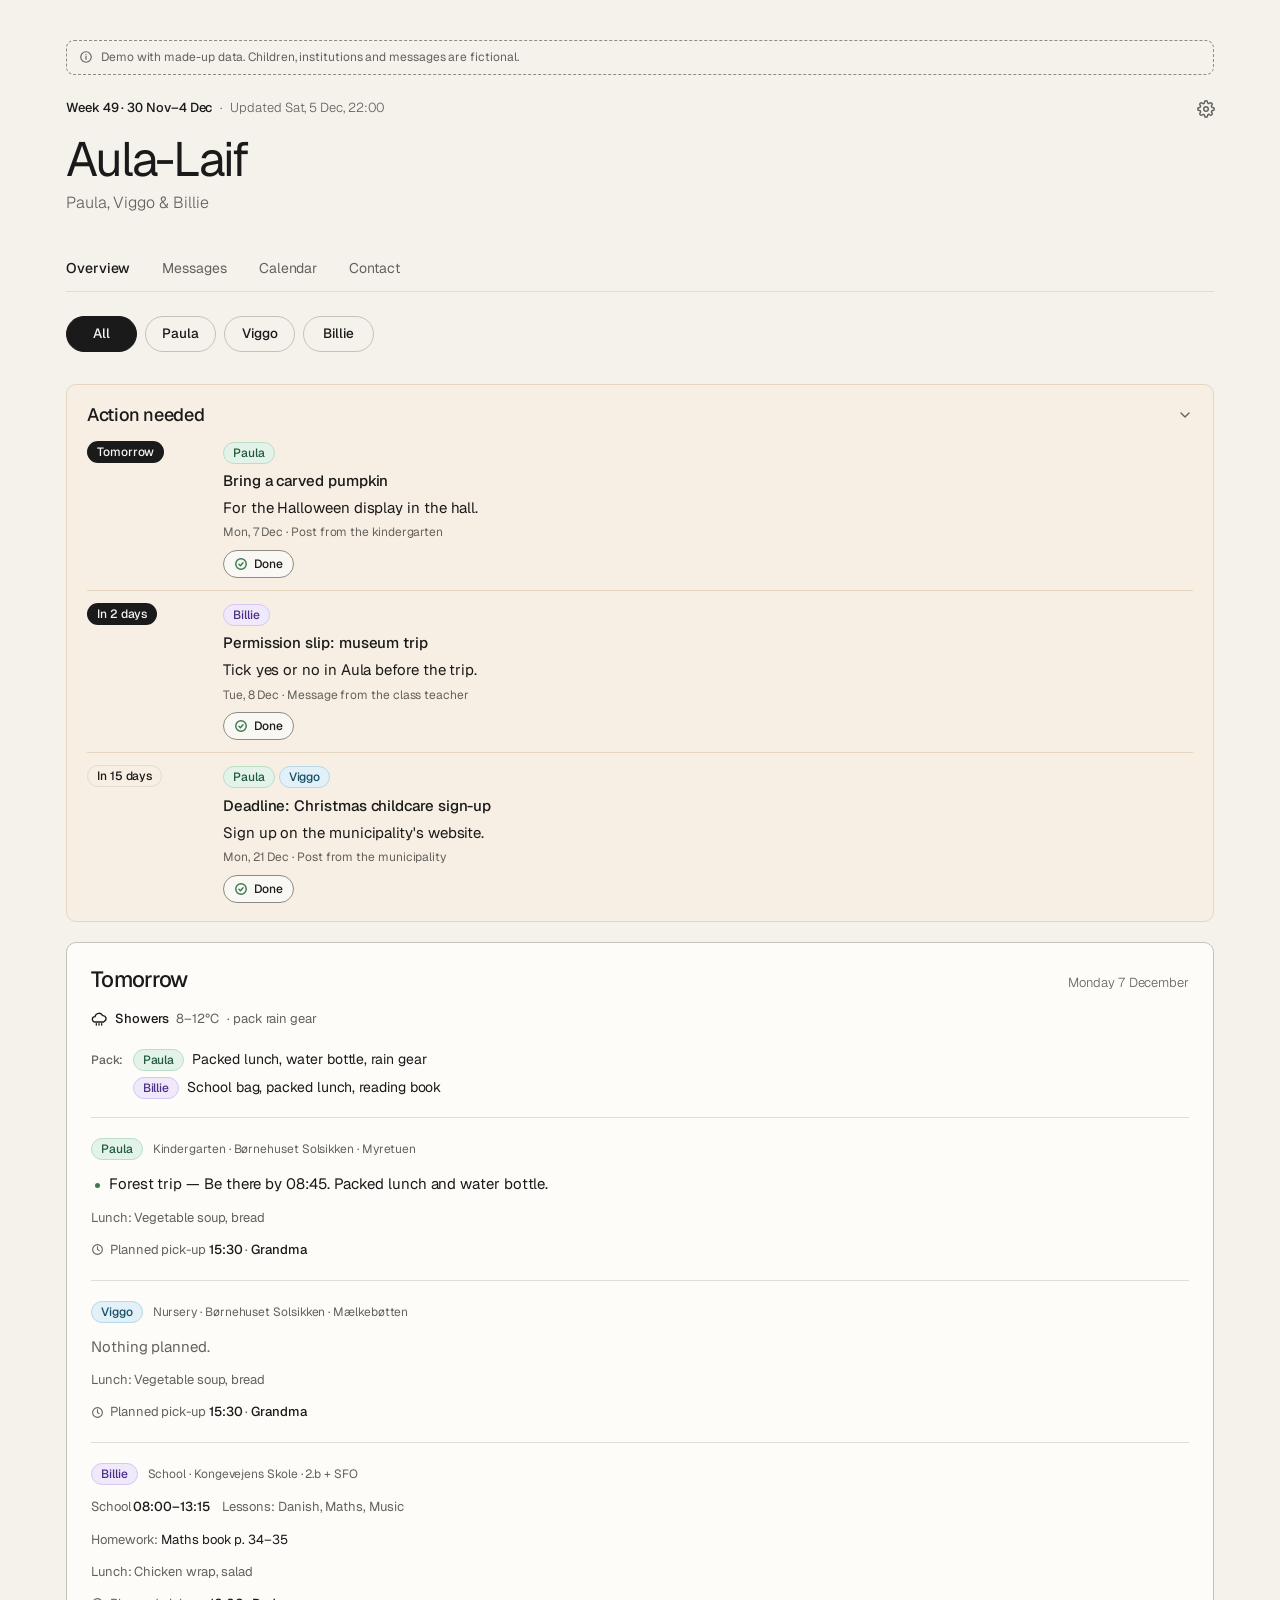
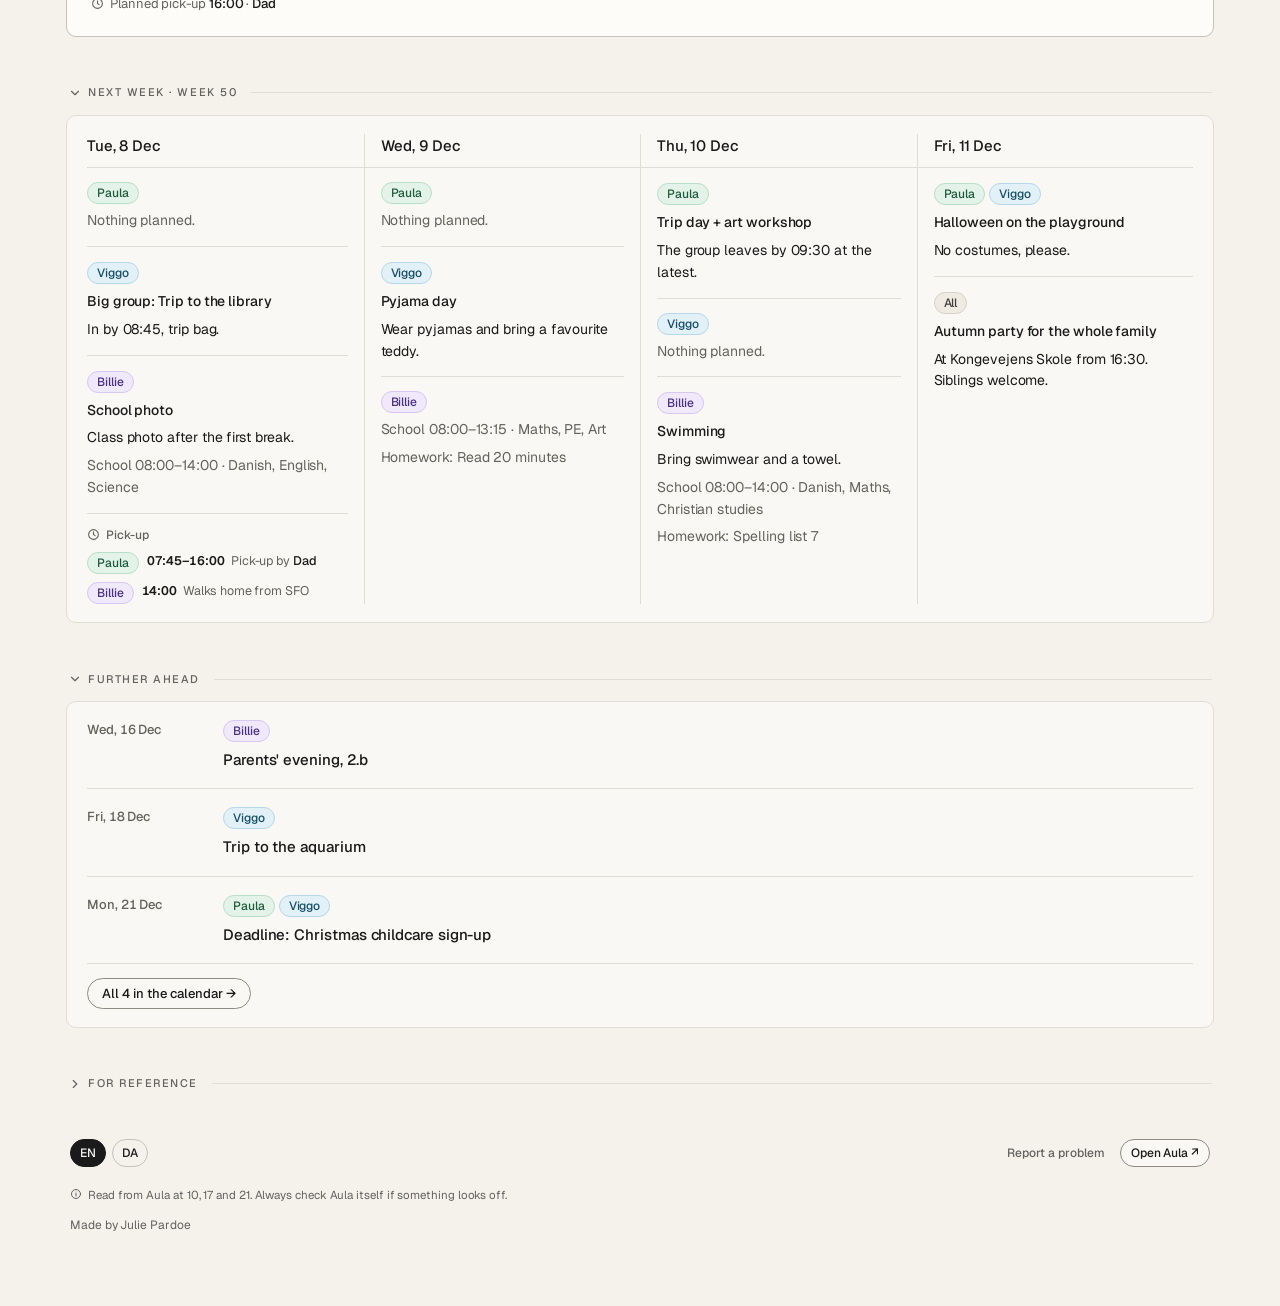
==== commit fbc1cc66: "Medium i stedet for semibold; kontaktkort på én linje Co-Authored-By: Claude Opus 5.5 <noreply@anthr" ====
--- a/demo/index.html
+++ b/demo/index.html
@@ -799,6 +799,14 @@
 @media (min-width:1024px){.g-week .rows{grid-template-columns:repeat(var(--wdays,5),minmax(0,1fr))}}
 /* headings outrank list items: days and item titles at 500 */
 .dname{font-weight:500}
+b,strong{font-weight:500}
+.weather b,.kid .meta b,.prow .pinfo b,.presence b,.shared-pick b{font-weight:500}
+/* the rest of the headings at 500 too: calendar day, settings title, staff label (like the section labels) */
+.cal-dh,.sheet-top .sheet-title,.sheet-title{font-weight:500}
+.con-k{font-weight:500;font-size:11px;letter-spacing:.14em}
+/* contact card: title, child tag and the map button on one line */
+.con-top{flex-wrap:nowrap;align-items:center}
+.con-top .con-t{flex:1 1 auto;flex-basis:auto;min-width:0;margin:0}
 .events .title,.list .title,.msgs .msg .title{font-weight:500}
 /* calendar buttons: quiet grey, and on a mouse only shown on hover or focus */
 .cal-ic{color:var(--muted-fg)}
@@ -1669,7 +1677,7 @@
     const filled = rows || staff;
     // the source stays in the data (for checking runs) but isn't shown – the card only says when nothing is known yet
     const foot = filled ? "" : `<p class="src con-src">${t("cPending")}</p>`;
-    return `<section class="card flat con-card"><div class="card-h"><div class="con-top"><div class="con-tags">${kidTags(kids.join(" & "))}</div>${map}</div><h3 class="card-t con-t">${esc(title)}</h3>${sub ? `<p class="kid-sub">${esc(sub)}</p>` : ""}</div><div class="card-c">${rows ? `<dl class="con-rows">${rows}</dl>` : ""}${staff ? `<div class="con-staff">${staff}</div>` : ""}${foot}</div></section>`;
+    return `<section class="card flat con-card"><div class="card-h"><div class="con-top"><h3 class="card-t con-t"><span>${esc(title)}</span>${kidTags(kids.join(" & "))}</h3>${map}</div>${sub ? `<p class="kid-sub">${esc(sub)}</p>` : ""}</div><div class="card-c">${rows ? `<dl class="con-rows">${rows}</dl>` : ""}${staff ? `<div class="con-staff">${staff}</div>` : ""}${foot}</div></section>`;
   }).join("");
 }
 const MSG_OPEN = {};
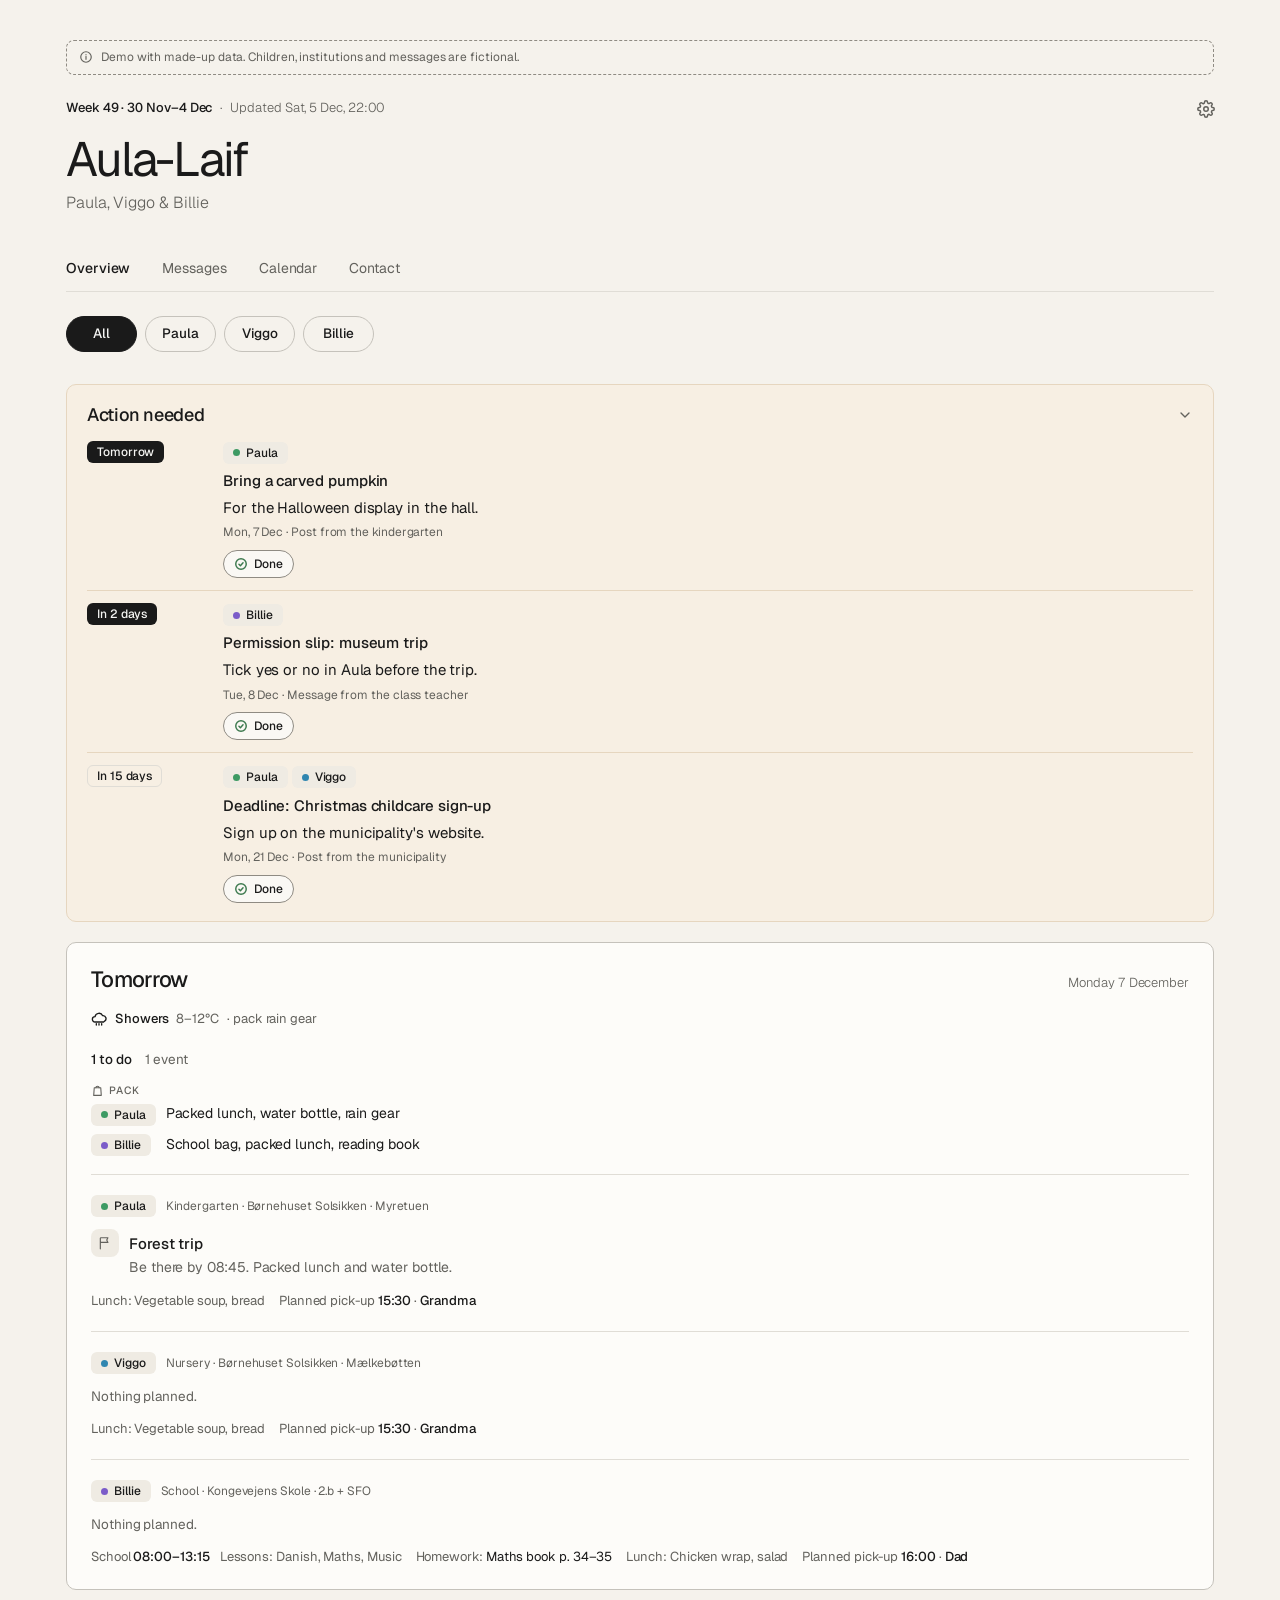
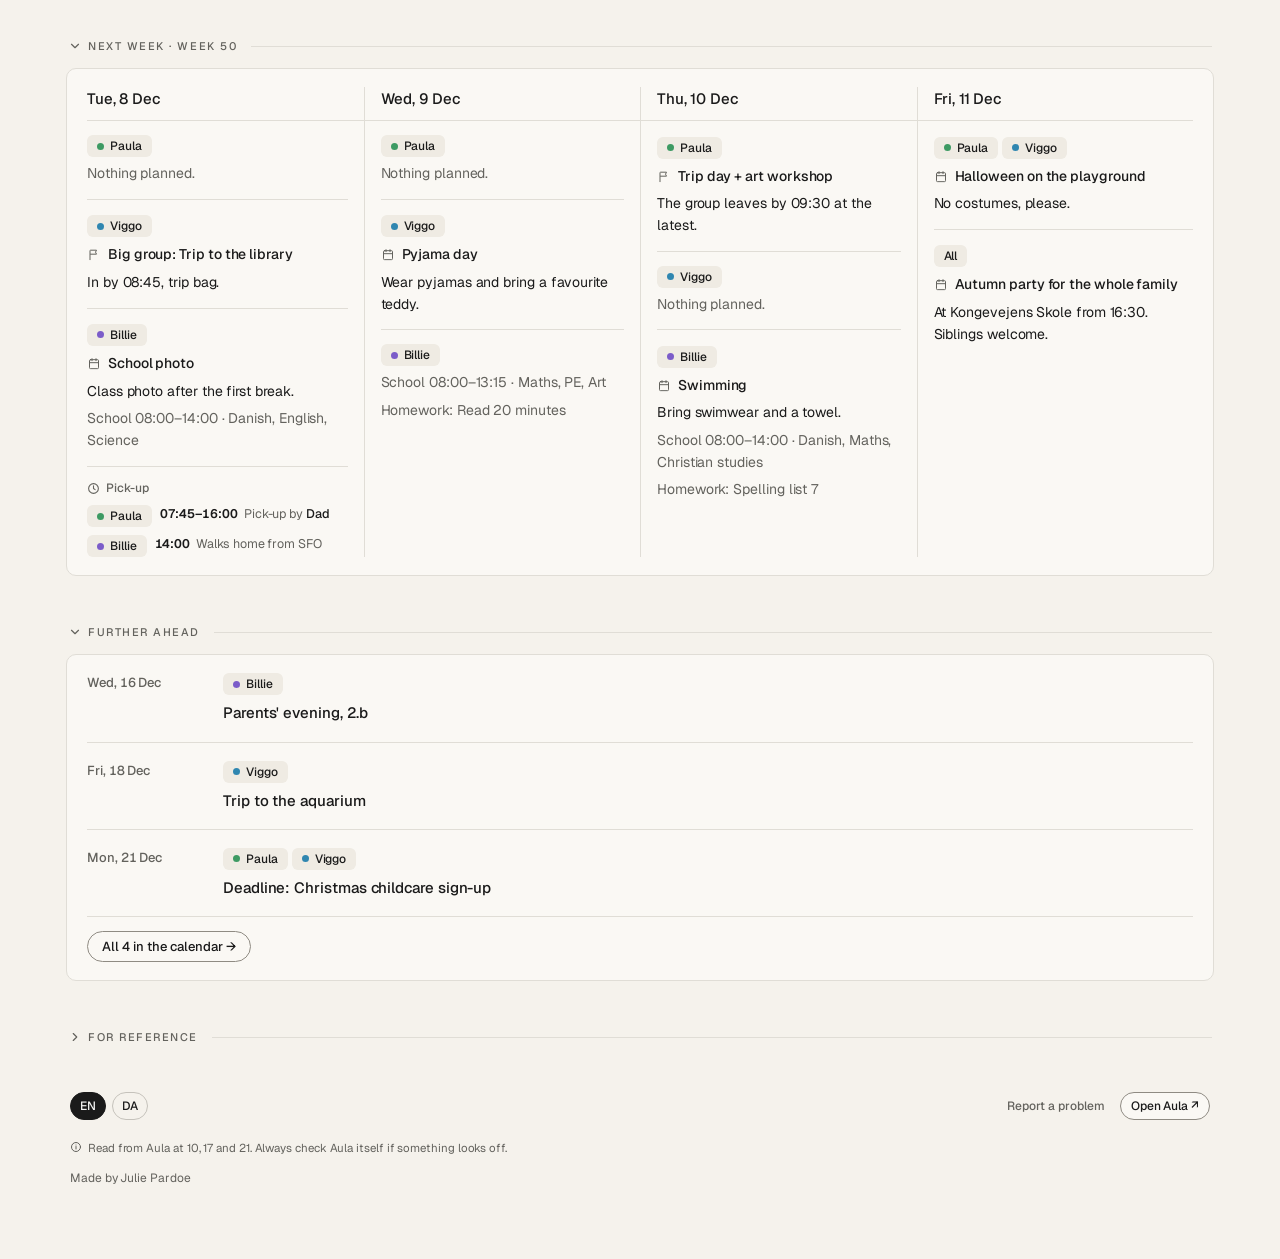
==== commit 51ae8ddf: "Dagskort med avatarer, klar-linje, samlet Pak, afdæmpede navnetags Co-Authored-By: Claude Opus 5.5 <" ====
--- a/demo/index.html
+++ b/demo/index.html
@@ -817,16 +817,88 @@
 .a-next{font-weight:300;font-size:14px;color:var(--muted-fg);letter-spacing:0;min-width:0;overflow:hidden;text-overflow:ellipsis;white-space:nowrap}
 @media (max-width:520px){.a-next{flex-basis:100%;order:3}}
 /* one packing line for the next school day, under the weather */
-.pack-all{display:grid;grid-template-columns:auto minmax(0,1fr);align-items:baseline;gap:6px 10px;font-size:14px;margin:12px 0 18px}
-.pack-all .pack-l{font-weight:500;grid-column:1;grid-row:1}
-.pack-all .pk{grid-column:2}
-.pack-all .pk{display:flex;align-items:baseline;gap:8px;min-width:0}
-.pack-all .pk .badge{flex:none}
+.pack-all{display:grid;grid-template-columns:auto minmax(0,1fr);align-items:baseline;gap:8px 10px;font-size:14px;margin:14px 0 18px}
+/* "PACK" as a small label on its own line (like the item kinds), the children's rows under it with tags in one column */
+.pack-all .pack-l{grid-column:1/-1;margin-bottom:-2px}
+.pack-all .pk{display:contents}
+.pack-all .pk .badge{justify-self:start}
+.pack-all .pk.one > span{grid-column:1/-1}
 /* Further ahead: compact; the rest is in the calendar */
 .g-later .list li.l-more{display:block;border-top:1px solid var(--border);padding-top:14px}
 .g-later .l-more .btn{font-size:13px;padding:8px 14px;white-space:nowrap}
 /* list dots: small green dots */
 .kid ul li::before{width:5px;height:5px;border-radius:50%;background:var(--ok);top:.7em}
+/* each item says what kind it is (Event / Trip / To do), like a small label above the title – replaces the dot */
+.kid ul{gap:12px}
+.kid ul li{padding-left:0}
+.kid ul li::before{display:none}
+.ev-k{display:flex;align-items:center;gap:5px;font-size:10.5px;font-weight:500;letter-spacing:.1em;text-transform:uppercase;color:var(--muted-fg);line-height:1.2;margin-bottom:3px}
+.ev-k svg{flex:none}
+.ev-k.todo{color:var(--accent)}
+.evhead .ev-k{margin:0 2px 0 4px}
+/* day-card items: icon + title (medium) on one line, detail under in small grey */
+.kid ul li .ev-t{display:flex;align-items:flex-start;gap:8px;font-weight:500}
+.kid ul li .ev-t > span:not(.ev-i):not(.badge){min-width:0}
+.ev-i{display:inline-flex;flex:none;color:var(--muted-fg);transform:translateY(.28em)}
+.ev-i.todo{color:var(--accent)}
+.list .title .ev-i,.events .title .ev-i{margin-right:7px;transform:translateY(.12em)}
+.kid ul li .ev-d{margin:2px 0 0 20px;font-size:14px;color:var(--muted-fg);font-weight:400}
+.kid ul{gap:10px}
+/* one icon column in a child's section: items, school, homework, lunch and drop-off/pick-up all start their text at 20px */
+.kid .meta.ic{display:grid;grid-template-columns:14px minmax(0,1fr);column-gap:6px;align-items:start}
+.kid .meta.ic > svg{margin-top:.18em;color:var(--muted-fg)}
+.kid .meta.ic .mi{display:flex;flex-wrap:wrap;gap:2px 12px;min-width:0}
+.kid .meta.ic.none .mi{font-size:15px;color:var(--muted-fg)}
+.kid ul li .ev-t{gap:6px}
+.ev-i{width:14px;justify-content:center}
+/* avatar column: items get a soft 28px tile with their icon; every other line in the section centres its icon in the same 28px column, so all text starts at 38px */
+.kid ul li.it{display:grid;grid-template-columns:28px minmax(0,1fr);column-gap:10px;align-items:start}
+.kid li.it .ev-i{width:28px;height:28px;border-radius:8px;background:var(--muted);color:var(--muted-fg);display:flex;align-items:center;justify-content:center;transform:none}
+.kid li.it .ev-i.todo{background:var(--act-bg);color:var(--accent)}
+.kid li.it .ev-i svg{width:14px;height:14px}
+.kid li.it .ev-t{display:flex;align-items:center;gap:8px;min-height:28px;font-weight:500}
+.kid li.it .ev-d{margin:0}
+.kid .meta.ic{grid-template-columns:28px minmax(0,1fr);column-gap:10px;align-items:start}
+.kid .meta.ic > svg{justify-self:center;margin:.2em 0 0}
+.kid .presence{flex-direction:column;align-items:flex-start;gap:8px}
+.kid .presence .step svg,.kid .meta .step.plan svg{margin-left:7px;margin-right:17px}
+.kid .presence .step .t{margin-left:4px}
+.kid .presence .step,.kid .meta .step.plan{gap:0}
+.kid .presence .step > span + span{margin-left:6px}
+/* rule: buttons are round, labels are square – tags share the avatars' soft corner */
+.badge{border-radius:6px}
+/* the icon column holds only avatars; the day's fixed lines are plain grey text at the same edge */
+.kid .meta.ic > svg{visibility:hidden}
+.kid .presence{flex-direction:row;flex-wrap:wrap;align-items:center;gap:4px 14px;padding-left:38px}
+.kid .presence .step svg,.kid .meta .step.plan svg{display:none}
+.kid .meta:has(.step.plan){padding-left:38px}
+/* Tomorrow: one line answering "are we ready?" */
+.ready{display:flex;flex-wrap:wrap;align-items:center;gap:6px 14px;font-size:13.5px;color:var(--muted-fg);margin:10px 0 0}
+.ready span{display:inline-flex;align-items:center;gap:6px}
+.ready svg{flex:none}
+.ready b{color:var(--foreground);font-weight:500}
+.ready .ok{color:var(--ok);font-weight:500}
+.shared-lunch{display:flex;align-items:center;gap:6px 8px;flex-wrap:wrap;font-size:13px;color:var(--muted-fg);margin-top:18px;padding-top:16px;border-top:1px solid var(--border)}
+.shared-lunch + .shared-pick{margin-top:0;padding-top:8px;border-top:0}
+.calm-k{margin:0;font-size:14px;color:var(--muted-fg)}
+.ready svg{display:none}
+/* ===== Variant B: a small box per child – avatars for what happens, the day's frame in one grey footer ===== */
+.kind-t{display:none}
+.kid{gap:12px}
+.kfoot{display:flex;flex-wrap:wrap;gap:2px 14px;font-size:13px;color:var(--muted-fg)}
+.kfoot .meta.ic{display:block}
+.kfoot .meta.ic > svg{display:none}
+.kfoot .meta.ic .mi{display:inline-flex;gap:2px 10px}
+.kfoot .presence{padding-left:0;gap:2px 14px}
+.kfoot .meta:has(.step.plan){padding-left:0}
+.kfoot .meta,.kfoot .presence{font-size:13px}
+.calm-k{font-size:13.5px}
+.shared-lunch,.shared-pick{border-top:0;padding-top:0;margin-top:12px}
+
+/* child tags in the same muted tile as the avatars; the child's colour lives on as a small dot */
+.tags .badge.k0,.tags .badge.k1,.tags .badge.k2,.tags .badge.k3,.tags .badge.k4,.tags .badge.k5,.tags .badge.both{background:var(--muted);border-color:transparent;color:var(--foreground);display:inline-flex;align-items:center;gap:6px}
+.tags .badge.k0::before,.tags .badge.k1::before,.tags .badge.k2::before,.tags .badge.k3::before,.tags .badge.k4::before,.tags .badge.k5::before{content:"";width:7px;height:7px;border-radius:50%;background:var(--dot)}
+.tags .badge.k0{--dot:#3d9a63}.tags .badge.k1{--dot:#2f86b0}.tags .badge.k2{--dot:#7b5cc9}.tags .badge.k3{--dot:#c4613f}.tags .badge.k4{--dot:#b8901f}.tags .badge.k5{--dot:#c4498a}
 </style>
 
 <div class="sbar" id="sbar" aria-hidden="true"><div class="sbar-in"><span class="sbar-d" id="sbar-d"></span><div class="tabs sbar-tabs" role="group" id="sbar-tabs"></div><label class="sbar-sel" id="sbar-selw"><select id="sbar-sel"></select></label></div></div>
@@ -971,7 +1043,7 @@
       updated:"Updated",closes:"Closes",nothingSpecial:"Nothing planned.",normalDay:"Nothing planned.",weekend:"Weekend. Nothing from Aula.",
       noPickups:"No pick-ups set",noPickup:"No pick-up set",pickup:"Pick-up",planned:"Planned",lunch:"Lunch",afternoon:"Afternoon",
       lunchOf:k=>`${k}'s lunch`,droppedOff:"Dropped off",pickedUp:"Picked up",notYet:"not yet",done:"done",next:"Next",
-      pack:"Pack",seeAll:n=>`All ${n} in the calendar`,newSince:n=>`${n} new since your last visit`,nothingToPack:"Nothing extra to pack.",cantTick:"Ticks need edit access to this page.",addCal:"Add to calendar",
+      pack:"Pack",kEvent:"Event",kTrip:"Trip",kTodo:"To do",nTodo:n=>`${n} to do`,nEvents:n=>n===1?"1 event":`${n} events`,nPack:n=>`${n} to pack`,readyFor:d=>`Ready for ${d}`,seeAll:n=>`All ${n} in the calendar`,newSince:n=>`${n} new since your last visit`,nothingToPack:"Nothing extra to pack.",cantTick:"Ticks need edit access to this page.",addCal:"Add to calendar",
       isNew:"New",showMsg:"Show full message",nothingYet:"Nothing announced yet.",nothingElse:"Nothing else.",noMenu:"No menu yet.",noPlaces:"No places yet – they appear after the first update from Aula.",sbarShow:"Show",signIn:"Sign in to claude.ai to see the latest update.",
       openAula:"Open Aula ↗",
       footer:list=>`Read from Aula${list?` at ${list}`:""}. Always check Aula itself if something looks off.`,and:"and",
@@ -984,7 +1056,7 @@
       updated:"Opdateret",closes:"Lukker",nothingSpecial:"Intet planlagt.",normalDay:"Intet planlagt.",weekend:"Weekend. Intet fra Aula.",
       noPickups:"Ingen afhentning sat",noPickup:"Ingen afhentning sat",pickup:"Afhentning",planned:"Planlagt",lunch:"Frokost",afternoon:"Eftermiddag",
       lunchOf:k=>`${k}s frokost`,droppedOff:"Afleveret",pickedUp:"Hentet",notYet:"endnu ikke",done:"overstået",next:"Næste",
-      pack:"Pak",seeAll:n=>`Alle ${n} i kalenderen`,newSince:n=>`${n} nye siden sidst`,nothingToPack:"Intet ekstra at pakke.",cantTick:"Flueben kræver redigeringsadgang til siden.",addCal:"Tilføj til kalender",
+      pack:"Pak",kEvent:"Aftale",kTrip:"Tur",kTodo:"Skal gøres",nTodo:n=>`${n} skal gøres`,nEvents:n=>n===1?"1 aftale":`${n} aftaler`,nPack:n=>`${n} skal pakkes`,readyFor:d=>`Klar til ${d}`,seeAll:n=>`Alle ${n} i kalenderen`,newSince:n=>`${n} nye siden sidst`,nothingToPack:"Intet ekstra at pakke.",cantTick:"Flueben kræver redigeringsadgang til siden.",addCal:"Tilføj til kalender",
       isNew:"Ny",showMsg:"Vis hele beskeden",nothingYet:"Intet annonceret endnu.",nothingElse:"Intet andet.",noMenu:"Ingen menu endnu.",noPlaces:"Ingen steder endnu – de kommer efter første opdatering fra Aula.",sbarShow:"Vis",signIn:"Log ind på claude.ai for at se seneste opdatering.",
       openAula:"Åbn Aula ↗",
       footer:list=>`Læses fra Aula${list?` kl. ${list}`:""}. Tjek altid Aula selv, hvis noget ser forkert ud.`,and:"og",
@@ -1092,9 +1164,9 @@
 const schoolHours = sd => sd && (sd.start||sd.end) ? `${esc(sd.start||"–")}–${esc(sd.end||"–")}` : "";
 function schoolBlock(iso,k){
   const sd = schoolFor(iso,k); if(!sd) return "";
-  if(sd.off) return `<p class="calm">${esc(tx(sd,"off")===true ? t("noSchool") : (tx(sd,"off")||t("noSchool")))}</p>`;
+  if(sd.off) return icLine(IC_SCHOOL, esc(tx(sd,"off")===true ? t("noSchool") : (tx(sd,"off")||t("noSchool"))), "school");
   const L = listTx(sd,"lessons"), H = listTx(sd,"homework");
-  return `<div class="meta school"><span>${t("school")} <b>${schoolHours(sd)}</b></span>${L.length?`<span>${t("lessons")}: ${esc(L.join(", "))}</span>`:""}</div>${H.length?`<div class="meta"><span>${t("homework")}: <span class="hw">${esc(H.join("; "))}</span></span></div>`:""}`;
+  return icLine(IC_SCHOOL, `<span>${t("school")} <b>${schoolHours(sd)}</b></span>${L.length?`<span>${t("lessons")}: ${esc(L.join(", "))}</span>`:""}`, "school") + (H.length ? icLine(IC_PEN, `<span>${t("homework")}: <span class="hw">${esc(H.join("; "))}</span></span>`) : "");
 }
 const pickupFor = iso => ((D.pickups||{}).days||[]).find(d => d.date===iso);
 // a child's own menu (D.menus[name]) when the run has one per child, else the shared menu
@@ -1155,8 +1227,38 @@
 const weatherFor = iso => [].concat(D.weatherDays||[], D.weather ? [D.weather] : []).find(w => w && w.date===iso);
 const weatherHtml = w => !w ? "" : `<div class="weather">${w.rain?IC_RAIN:IC_SUN}<b>${esc(tx(w,"summary"))}</b>${(w.min!=null&&w.max!=null)?`<span>${esc(w.min)}–${esc(w.max)}°C</span>`:""}${w.rain?`<span>· ${t("packRain")}</span>`:""}</div>`;
 function renderWeather(){
-  $("t-weather").innerHTML = weatherHtml(weatherFor(TOMORROW));
+  $("t-weather").innerHTML = weatherHtml(weatherFor(TOMORROW)) + readyLine(TOMORROW);
   $("d-weather").innerHTML = weatherHtml(weatherFor(TODAY));
+}
+// what kind an item is: a trip from the trip plan, a to-do (same words as Action needed), else an event
+const IC_EV = `<svg width="12" height="12" viewBox="0 0 24 24" fill="none" stroke="currentColor" stroke-width="2" stroke-linecap="round" stroke-linejoin="round" aria-hidden="true"><rect x="3" y="4" width="18" height="18" rx="2"/><path d="M16 2v4M8 2v4M3 10h18"/></svg>`;
+const IC_TRIP = `<svg width="12" height="12" viewBox="0 0 24 24" fill="none" stroke="currentColor" stroke-width="2" stroke-linecap="round" stroke-linejoin="round" aria-hidden="true"><path d="M4 22V4a1 1 0 0 1 1-1h12l-2 4 2 4H5"/></svg>`;
+const IC_TODO = `<svg width="12" height="12" viewBox="0 0 24 24" fill="none" stroke="currentColor" stroke-width="2" stroke-linecap="round" stroke-linejoin="round" aria-hidden="true"><rect x="3" y="3" width="18" height="18" rx="3"/><path d="m8 12 3 3 5-6"/></svg>`;
+const IC_FOOD = `<svg width="14" height="14" viewBox="0 0 24 24" fill="none" stroke="currentColor" stroke-width="2" stroke-linecap="round" stroke-linejoin="round" aria-hidden="true"><path d="M7 2v20M4 2v6a3 3 0 0 0 6 0V2M17 22V2c-2 1.5-3 4-3 7v4h3"/></svg>`;
+const IC_SCHOOL = `<svg width="14" height="14" viewBox="0 0 24 24" fill="none" stroke="currentColor" stroke-width="2" stroke-linecap="round" stroke-linejoin="round" aria-hidden="true"><path d="M3 21h18M5 21V10l7-5 7 5v11M10 21v-5h4v5"/></svg>`;
+const IC_PEN = `<svg width="14" height="14" viewBox="0 0 24 24" fill="none" stroke="currentColor" stroke-width="2" stroke-linecap="round" stroke-linejoin="round" aria-hidden="true"><path d="M17 3l4 4L8 20H4v-4L17 3Z"/></svg>`;
+const IC_NONE = `<svg width="14" height="14" viewBox="0 0 24 24" fill="none" stroke="currentColor" stroke-width="2" stroke-linecap="round" aria-hidden="true"><path d="M6 12h12"/></svg>`;
+// a line in a child's section: a small icon in the shared icon column, then the text – so every line starts at the same edge
+const icLine = (ic, html, cls="") => `<div class="meta ic${cls ? " "+cls : ""}">${ic}<div class="mi">${html}</div></div>`;
+const IC_BAG = `<svg width="13" height="13" viewBox="0 0 24 24" fill="none" stroke="currentColor" stroke-width="2" stroke-linecap="round" stroke-linejoin="round" aria-hidden="true"><path d="M6 7h12l1 14H5L6 7Z"/><path d="M9 7a3 3 0 0 1 6 0"/></svg>`;
+const TRIP_RE = /(?<!na)tur\b|turdag|udflugt|\btrip|outing|excursion/i;
+const evKind = e => e && e.label !== undefined ? "trip" : ACT_RE.test(e && e.title || "") ? "todo" : TRIP_RE.test(e && e.title || "") ? "trip" : "event";
+// just the icon, with the kind as its name (tooltip and screen readers) – used in front of a title
+const kindIcon = e => { const k = evKind(e), w = t(k==="trip" ? "kTrip" : k==="todo" ? "kTodo" : "kEvent"); return `<span class="ev-i ${k}" role="img" aria-label="${esc(w)}" title="${esc(w)}">${k==="trip" ? IC_TRIP : k==="todo" ? IC_TODO : IC_EV}</span>`; };
+// one item in a day card: icon + title on one line, the detail under it in small grey
+const kindWord = e => { const k = evKind(e); return k==="event" ? "" : `<span class="badge kind-t ${k}">${esc(t(k==="trip" ? "kTrip" : "kTodo"))}</span>`; };
+const dayItem = e => `<li class="it">${kindIcon(e)}<div class="it-c"><div class="ev-t"><span>${esc(e.title)}</span>${kindWord(e)}${newTag(e)}</div>${e.detail ? `<p class="ev-d">${esc(e.detail)}</p>` : ""}</div></li>`;
+// Tomorrow: "1 to do · 2 events · 3 to pack", or "Ready for tomorrow" when nothing is left to do or pack
+function readyLine(iso){
+  const todo = actionItems().filter(u => !DONE[doneId(u)] && u.date <= iso).length;
+  const evs = eventsFor(iso).filter(e => shows(e.child) && evKind(e)!=="todo").length;
+  const pk = D.packing && D.packing.date===iso ? shownKids().reduce((n,k) => n + (((D.packing.kids||{})[k])||[]).length, 0) : 0;
+  const day = NEXT_IS_TOMORROW ? t("tomorrow").toLowerCase() : wdName(iso).toLowerCase();
+  const parts = [];
+  if(!todo && !pk) parts.push(`<span class="ok">${IC_DONE}${esc(t("readyFor")(day))}</span>`);
+  if(todo) parts.push(`<span>${IC_TODO}<b>${esc(t("nTodo")(todo))}</b></span>`);
+  if(evs) parts.push(`<span>${IC_EV}${esc(t("nEvents")(evs))}</span>`);
+  return `<div class="ready">${parts.join("")}</div>`;
 }
 // one line for the next school day: "Pack: [Paula] packed lunch, water bottle  [Billie] swimwear"; nothing when nobody needs anything
 function packAll(iso){
@@ -1164,7 +1266,7 @@
   const one = FILTER!=="all";
   const rows = shownKids().map(k => { const items = (LANG==="da" && pk.kids_da && pk.kids_da[k]) || (pk.kids||{})[k] || []; return items.length ? {k, list: items.map((it,i) => i ? String(it).charAt(0).toLowerCase()+String(it).slice(1) : String(it)).join(", ")} : null; }).filter(Boolean);
   if(!rows.length) return "";
-  return `<div class="pack-all"><span class="pack-l">${t("pack")}:</span>${rows.map(r => `<span class="pk">${one ? "" : kidTags(r.k)}<span>${esc(r.list)}</span></span>`).join("")}</div>`;
+  return `<div class="pack-all"><span class="pack-l ev-k">${IC_BAG}${esc(t("pack"))}</span>${rows.map(r => `<span class="pk${one ? " one" : ""}">${one ? "" : kidTags(r.k)}<span>${esc(r.list)}</span></span>`).join("")}</div>`;
 }
 
 // ---------- cards ----------
@@ -1173,7 +1275,7 @@
   $(p0+"-day").textContent = fmtLong(iso) + (hoursFor(iso) ? " · " + hoursFor(iso) : "");
   if(wd===0 || wd===6){
     const evs = eventsFor(iso).filter(e => shows(e.child));
-    body.innerHTML = evs.length ? evs.map(e=>`<div class="kid">${kidTags(e.child)}<ul><li>${esc(e.title)}${e.detail?` — ${esc(e.detail)}`:""}</li></ul></div>`).join("") : `<p class="calm">${t("weekend")}</p>`;
+    body.innerHTML = evs.length ? evs.map(e=>`<div class="kid">${kidTags(e.child)}<ul>${dayItem(e)}</ul></div>`).join("") : `<p class="calm">${t("weekend")}</p>`;
     return;
   }
   // one child chosen: the child's type/group ("Nursery · Myrestuen") becomes the card's subtitle, right under the title
@@ -1188,6 +1290,8 @@
   const sharedPick = pkKids.length>=2 && !!pickSig(pkKids[0]) && pkKids.every(k => pickSig(k)===pickSig(pkKids[0])) && !pkKids.some(k => (actualFor(iso,k)||{}).out);
   const sp = sharedPick ? pkOf(sk[0]) : null;
   const isToday = iso===TODAY;
+  const lunchTxt = k => { const m = eatsLunch(k) && menuFor(iso,k); return m ? ((LANG==="da"&&m.lunch_da)||m.lunch||[]).join(", ") : ""; };
+  const lk = sk.filter(k => lunchTxt(k)), sharedLunch = lk.length>=2 && lk.every(k => lunchTxt(k)===lunchTxt(lk[0]));
   body.innerHTML = (p0==="t" ? packAll(iso) : "") + sk.map(k => {
     const mine = evs.filter(e => kidsOf(e.child).includes(k));
     const pk = pkOf(k), act = actualFor(iso,k) || {};
@@ -1199,12 +1303,13 @@
     // the plan, until the child is picked up
     const plan = showsPickup(k) && hasPlan(pk) && !sharedPick && !act.out ? `<div class="meta"><span class="step plan">${IC_PICK}${planHtml(pk)}</span></div>` : "";
     const m = eatsLunch(k) && menuFor(iso,k);
-    const lunch = m ? `<div class="meta"><span>${t("lunch")}: ${esc(((LANG==="da"&&m.lunch_da)||m.lunch||[]).join(", "))}</span></div>` : "";
+    const lunch = m && !sharedLunch ? icLine(IC_FOOD, `<span>${t("lunch")}: ${esc(lunchTxt(k))}</span>`) : "";
     const sch = isSchool(k) ? schoolBlock(iso,k) : "";
-    return `<div class="kid">${one ? "" : kidHead(k)}${sch}${mine.length
-      ? `<ul>${mine.map(e=>`<li>${esc(e.title)}${e.detail?` — ${esc(e.detail)}`:""} ${newTag(e)}</li>`).join("")}</ul>`
-      : (sch ? "" : `<p class="calm">${t("normalDay")}</p>`)}${lunch}${presence}${plan}</div>`;
-  }).join("") + (sp ? `<div class="shared-pick">${IC_PICK}${planHtml(sp)}${kidTags(pkKids.join(" & "))}</div>` : "");
+    const foot = sch + lunch + presence + plan;
+    return `<div class="kid">${one ? "" : kidHead(k)}${mine.length
+      ? `<ul>${mine.map(dayItem).join("")}</ul>`
+      : `<p class="calm-k">${esc(t("normalDay"))}</p>`}${foot ? `<div class="kfoot">${foot}</div>` : ""}</div>`;
+  }).join("") + (sharedLunch ? `<div class="shared-lunch"><span>${t("lunch")}: ${esc(lunchTxt(lk[0]))}</span>${kidTags(lk.join(" & "))}</div>` : "") + (sp ? `<div class="shared-pick">${IC_PICK}${planHtml(sp)}${kidTags(pkKids.join(" & "))}</div>` : "");
 }
 // weekends: no Today card – the next school day (Monday) becomes the main card
 const WEEKEND = dow===0 || dow===6;
@@ -1242,7 +1347,7 @@
     const sum = groups.length ? groups.map(g => `<li>${kidTags(g.child)}<span>${esc(g.titles.join(" · "))}</span></li>`).join("") : `<li class="wsum-none">${t("nothingSpecial")}</li>`;
     const label = `<span class="dname" data-done="${t("done")}">${esc(fmtDay(iso))}</span>${tag}${hoursFor(iso)?`<span class="hours">${esc(hoursFor(iso))}</span>`:""}`;
     return {iso, cls, label, sum, body: `
-        ${evs.length ? `<ul class="events">${evs.map((e,i)=> e.quiet ? `<li class="quietkid${i ? " split" : ""}"><div class="evhead">${kidTags(e.child)}</div>${weekSchool(iso,e.child) || `<p class="quiet">${t("nothingSpecial")}</p>`}</li>` : `<li${i && kkey(e)!==kkey(evs[i-1]) ? ' class="split"' : ""}><div class="evhead">${kidTags(e.child)}${newTag(e)}${calBtn(e)}</div><p class="title">${esc(e.title)}</p>${e.detail?`<p class="detail">${esc(e.detail)}</p>`:""}${e.source?`<div class="evfoot"><small>${esc(e.source)}</small></div>`:""}${(kidsOf(e.child).length===1 && !evs.slice(0,i).some(x => !x.quiet && kkey(x)===kkey(e))) ? weekSchool(iso,kidsOf(e.child)[0]) : ""}</li>`).join("")}</ul>` : `<ul class="events"><li class="quietkid"><div class="evhead">${kidTags(FILTER==="all" ? "Both" : FILTER)}</div><p class="quiet">${t("nothingSpecial")}</p></li></ul>`}
+        ${evs.length ? `<ul class="events">${evs.map((e,i)=> e.quiet ? `<li class="quietkid${i ? " split" : ""}"><div class="evhead">${kidTags(e.child)}</div>${weekSchool(iso,e.child) || `<p class="quiet">${t("nothingSpecial")}</p>`}</li>` : `<li${i && kkey(e)!==kkey(evs[i-1]) ? ' class="split"' : ""}><div class="evhead">${kidTags(e.child)}${newTag(e)}${calBtn(e)}</div><p class="title">${kindIcon(e)}${esc(e.title)}</p>${e.detail?`<p class="detail">${esc(e.detail)}</p>`:""}${e.source?`<div class="evfoot"><small>${esc(e.source)}</small></div>`:""}${(kidsOf(e.child).length===1 && !evs.slice(0,i).some(x => !x.quiet && kkey(x)===kkey(e))) ? weekSchool(iso,kidsOf(e.child)[0]) : ""}</li>`).join("")}</ul>` : `<ul class="events"><li class="quietkid"><div class="evhead">${kidTags(FILTER==="all" ? "Both" : FILTER)}</div><p class="quiet">${t("nothingSpecial")}</p></li></ul>`}
         ${pickRows(iso)}`};
   });
   $("w-days").innerHTML = days.map(d => `<article class="row${d.cls}"><div class="rlabel">${d.label}</div><div class="rbody">${d.body}</div></article>`).join("");
@@ -1406,6 +1511,8 @@
   $("a-items").innerHTML = open.map(u => actLi(u,false)).join("") + recent.map(u => actLi(u,true)).join("")
     + (SHOW_DONE ? done.map(u => actLi(u,true)).join("") : "")
     + (done.length ? `<li class="act-foot"><button type="button" class="btn ghost" data-showdone="1">${SHOW_DONE ? t("hideDone") : t("showDone")(done.length)}</button></li>` : "");
+  // "Done" changes Tomorrow's ready line too
+  if(D.generatedAt) renderWeather();
 }
 document.addEventListener("click", async ev => {
   const b = ev.target.closest("[data-done],[data-undo],[data-showdone]"); if(!b) return;
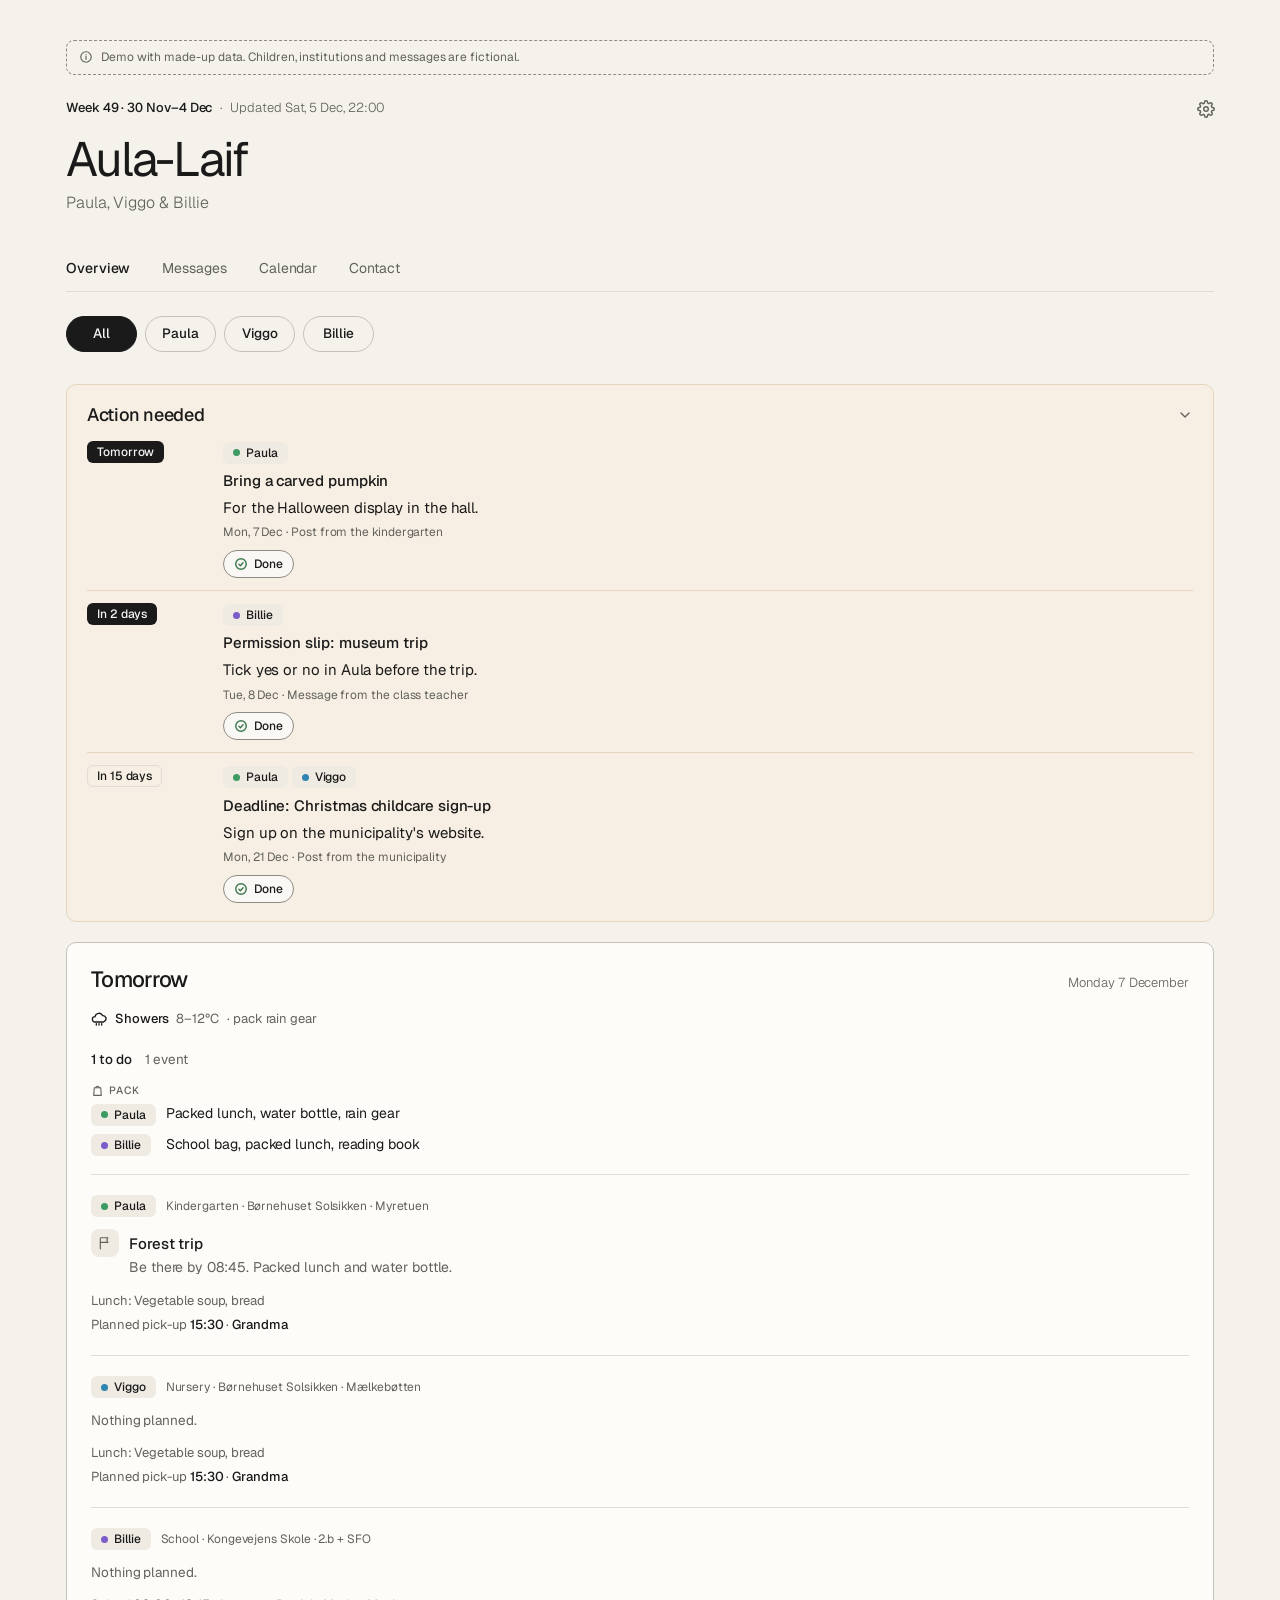
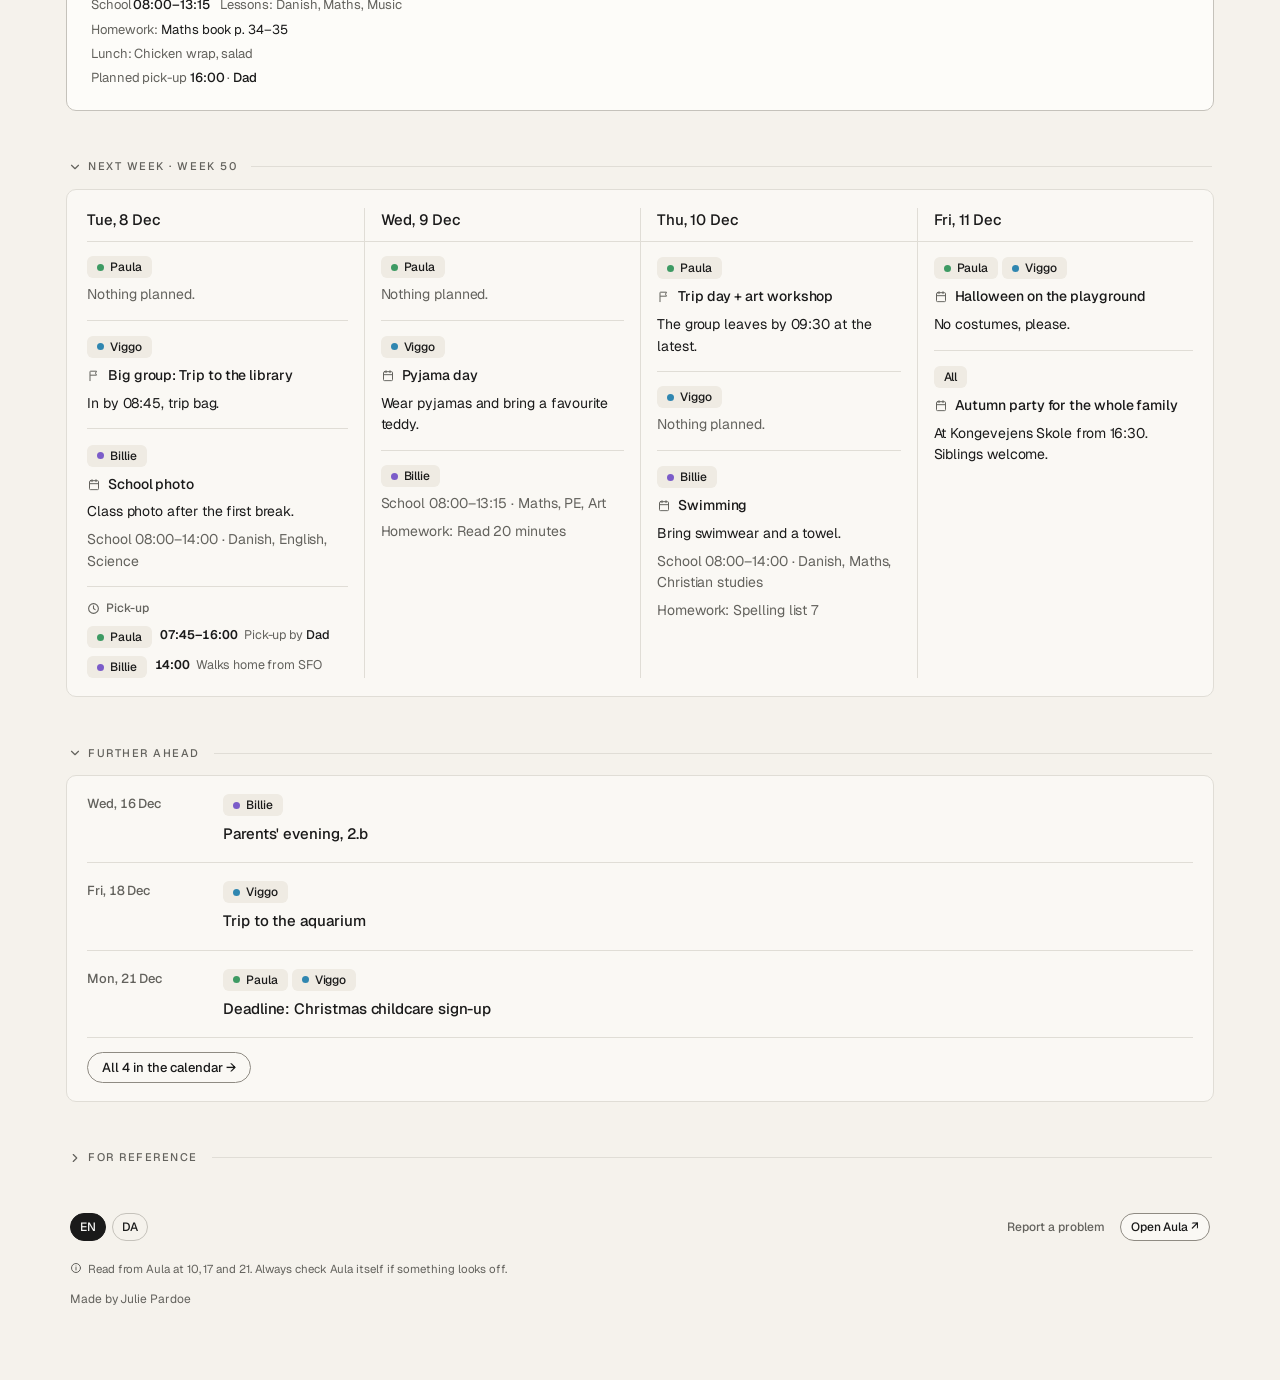
==== commit 498f991c: "Mørk tilstand: tydelige tags; ingen Klar til i morgen; rammer på hver sin linje Co-Authored-By: Clau" ====
--- a/demo/index.html
+++ b/demo/index.html
@@ -873,7 +873,7 @@
 .kid .presence .step svg,.kid .meta .step.plan svg{display:none}
 .kid .meta:has(.step.plan){padding-left:38px}
 /* Tomorrow: one line answering "are we ready?" */
-.ready{display:flex;flex-wrap:wrap;align-items:center;gap:6px 14px;font-size:13.5px;color:var(--muted-fg);margin:10px 0 0}
+.ready{display:flex;flex-wrap:wrap;align-items:center;gap:6px 14px;font-size:13.5px;color:var(--muted-fg);margin:10px 0 8px}
 .ready span{display:inline-flex;align-items:center;gap:6px}
 .ready svg{flex:none}
 .ready b{color:var(--foreground);font-weight:500}
@@ -885,7 +885,7 @@
 /* ===== Variant B: a small box per child – avatars for what happens, the day's frame in one grey footer ===== */
 .kind-t{display:none}
 .kid{gap:12px}
-.kfoot{display:flex;flex-wrap:wrap;gap:2px 14px;font-size:13px;color:var(--muted-fg)}
+.kfoot{display:grid;gap:4px;font-size:13px;color:var(--muted-fg)}
 .kfoot .meta.ic{display:block}
 .kfoot .meta.ic > svg{display:none}
 .kfoot .meta.ic .mi{display:inline-flex;gap:2px 10px}
@@ -896,7 +896,12 @@
 .shared-lunch,.shared-pick{border-top:0;padding-top:0;margin-top:12px}
 
 /* child tags in the same muted tile as the avatars; the child's colour lives on as a small dot */
-.tags .badge.k0,.tags .badge.k1,.tags .badge.k2,.tags .badge.k3,.tags .badge.k4,.tags .badge.k5,.tags .badge.both{background:var(--muted);border-color:transparent;color:var(--foreground);display:inline-flex;align-items:center;gap:6px}
+/* tile = the soft surface of tags and avatars; a step lighter than the card in dark mode so it doesn't vanish */
+:root{--tile:#efebe3}
+@media (prefers-color-scheme: dark){:root:not([data-theme="light"]){--tile:#2e2c28}}
+:root[data-theme="dark"]{--tile:#2e2c28}
+.kid li.it .ev-i:not(.todo){background:var(--tile)}
+.tags .badge.k0,.tags .badge.k1,.tags .badge.k2,.tags .badge.k3,.tags .badge.k4,.tags .badge.k5,.tags .badge.both{background:var(--tile);border-color:transparent;color:var(--foreground);display:inline-flex;align-items:center;gap:6px}
 .tags .badge.k0::before,.tags .badge.k1::before,.tags .badge.k2::before,.tags .badge.k3::before,.tags .badge.k4::before,.tags .badge.k5::before{content:"";width:7px;height:7px;border-radius:50%;background:var(--dot)}
 .tags .badge.k0{--dot:#3d9a63}.tags .badge.k1{--dot:#2f86b0}.tags .badge.k2{--dot:#7b5cc9}.tags .badge.k3{--dot:#c4613f}.tags .badge.k4{--dot:#b8901f}.tags .badge.k5{--dot:#c4498a}
 </style>
@@ -1043,7 +1048,7 @@
       updated:"Updated",closes:"Closes",nothingSpecial:"Nothing planned.",normalDay:"Nothing planned.",weekend:"Weekend. Nothing from Aula.",
       noPickups:"No pick-ups set",noPickup:"No pick-up set",pickup:"Pick-up",planned:"Planned",lunch:"Lunch",afternoon:"Afternoon",
       lunchOf:k=>`${k}'s lunch`,droppedOff:"Dropped off",pickedUp:"Picked up",notYet:"not yet",done:"done",next:"Next",
-      pack:"Pack",kEvent:"Event",kTrip:"Trip",kTodo:"To do",nTodo:n=>`${n} to do`,nEvents:n=>n===1?"1 event":`${n} events`,nPack:n=>`${n} to pack`,readyFor:d=>`Ready for ${d}`,seeAll:n=>`All ${n} in the calendar`,newSince:n=>`${n} new since your last visit`,nothingToPack:"Nothing extra to pack.",cantTick:"Ticks need edit access to this page.",addCal:"Add to calendar",
+      pack:"Pack",kEvent:"Event",kTrip:"Trip",kTodo:"To do",nTodo:n=>`${n} to do`,nEvents:n=>n===1?"1 event":`${n} events`,nPack:n=>`${n} to pack`,seeAll:n=>`All ${n} in the calendar`,newSince:n=>`${n} new since your last visit`,nothingToPack:"Nothing extra to pack.",cantTick:"Ticks need edit access to this page.",addCal:"Add to calendar",
       isNew:"New",showMsg:"Show full message",nothingYet:"Nothing announced yet.",nothingElse:"Nothing else.",noMenu:"No menu yet.",noPlaces:"No places yet – they appear after the first update from Aula.",sbarShow:"Show",signIn:"Sign in to claude.ai to see the latest update.",
       openAula:"Open Aula ↗",
       footer:list=>`Read from Aula${list?` at ${list}`:""}. Always check Aula itself if something looks off.`,and:"and",
@@ -1056,7 +1061,7 @@
       updated:"Opdateret",closes:"Lukker",nothingSpecial:"Intet planlagt.",normalDay:"Intet planlagt.",weekend:"Weekend. Intet fra Aula.",
       noPickups:"Ingen afhentning sat",noPickup:"Ingen afhentning sat",pickup:"Afhentning",planned:"Planlagt",lunch:"Frokost",afternoon:"Eftermiddag",
       lunchOf:k=>`${k}s frokost`,droppedOff:"Afleveret",pickedUp:"Hentet",notYet:"endnu ikke",done:"overstået",next:"Næste",
-      pack:"Pak",kEvent:"Aftale",kTrip:"Tur",kTodo:"Skal gøres",nTodo:n=>`${n} skal gøres`,nEvents:n=>n===1?"1 aftale":`${n} aftaler`,nPack:n=>`${n} skal pakkes`,readyFor:d=>`Klar til ${d}`,seeAll:n=>`Alle ${n} i kalenderen`,newSince:n=>`${n} nye siden sidst`,nothingToPack:"Intet ekstra at pakke.",cantTick:"Flueben kræver redigeringsadgang til siden.",addCal:"Tilføj til kalender",
+      pack:"Pak",kEvent:"Aftale",kTrip:"Tur",kTodo:"Skal gøres",nTodo:n=>`${n} skal gøres`,nEvents:n=>n===1?"1 aftale":`${n} aftaler`,nPack:n=>`${n} skal pakkes`,seeAll:n=>`Alle ${n} i kalenderen`,newSince:n=>`${n} nye siden sidst`,nothingToPack:"Intet ekstra at pakke.",cantTick:"Flueben kræver redigeringsadgang til siden.",addCal:"Tilføj til kalender",
       isNew:"Ny",showMsg:"Vis hele beskeden",nothingYet:"Intet annonceret endnu.",nothingElse:"Intet andet.",noMenu:"Ingen menu endnu.",noPlaces:"Ingen steder endnu – de kommer efter første opdatering fra Aula.",sbarShow:"Vis",signIn:"Log ind på claude.ai for at se seneste opdatering.",
       openAula:"Åbn Aula ↗",
       footer:list=>`Læses fra Aula${list?` kl. ${list}`:""}. Tjek altid Aula selv, hvis noget ser forkert ud.`,and:"og",
@@ -1253,12 +1258,11 @@
   const todo = actionItems().filter(u => !DONE[doneId(u)] && u.date <= iso).length;
   const evs = eventsFor(iso).filter(e => shows(e.child) && evKind(e)!=="todo").length;
   const pk = D.packing && D.packing.date===iso ? shownKids().reduce((n,k) => n + (((D.packing.kids||{})[k])||[]).length, 0) : 0;
-  const day = NEXT_IS_TOMORROW ? t("tomorrow").toLowerCase() : wdName(iso).toLowerCase();
   const parts = [];
-  if(!todo && !pk) parts.push(`<span class="ok">${IC_DONE}${esc(t("readyFor")(day))}</span>`);
   if(todo) parts.push(`<span>${IC_TODO}<b>${esc(t("nTodo")(todo))}</b></span>`);
   if(evs) parts.push(`<span>${IC_EV}${esc(t("nEvents")(evs))}</span>`);
-  return `<div class="ready">${parts.join("")}</div>`;
+  // only when there is something to do – a quiet day says nothing
+  return todo ? `<div class="ready">${parts.join("")}</div>` : "";
 }
 // one line for the next school day: "Pack: [Paula] packed lunch, water bottle  [Billie] swimwear"; nothing when nobody needs anything
 function packAll(iso){
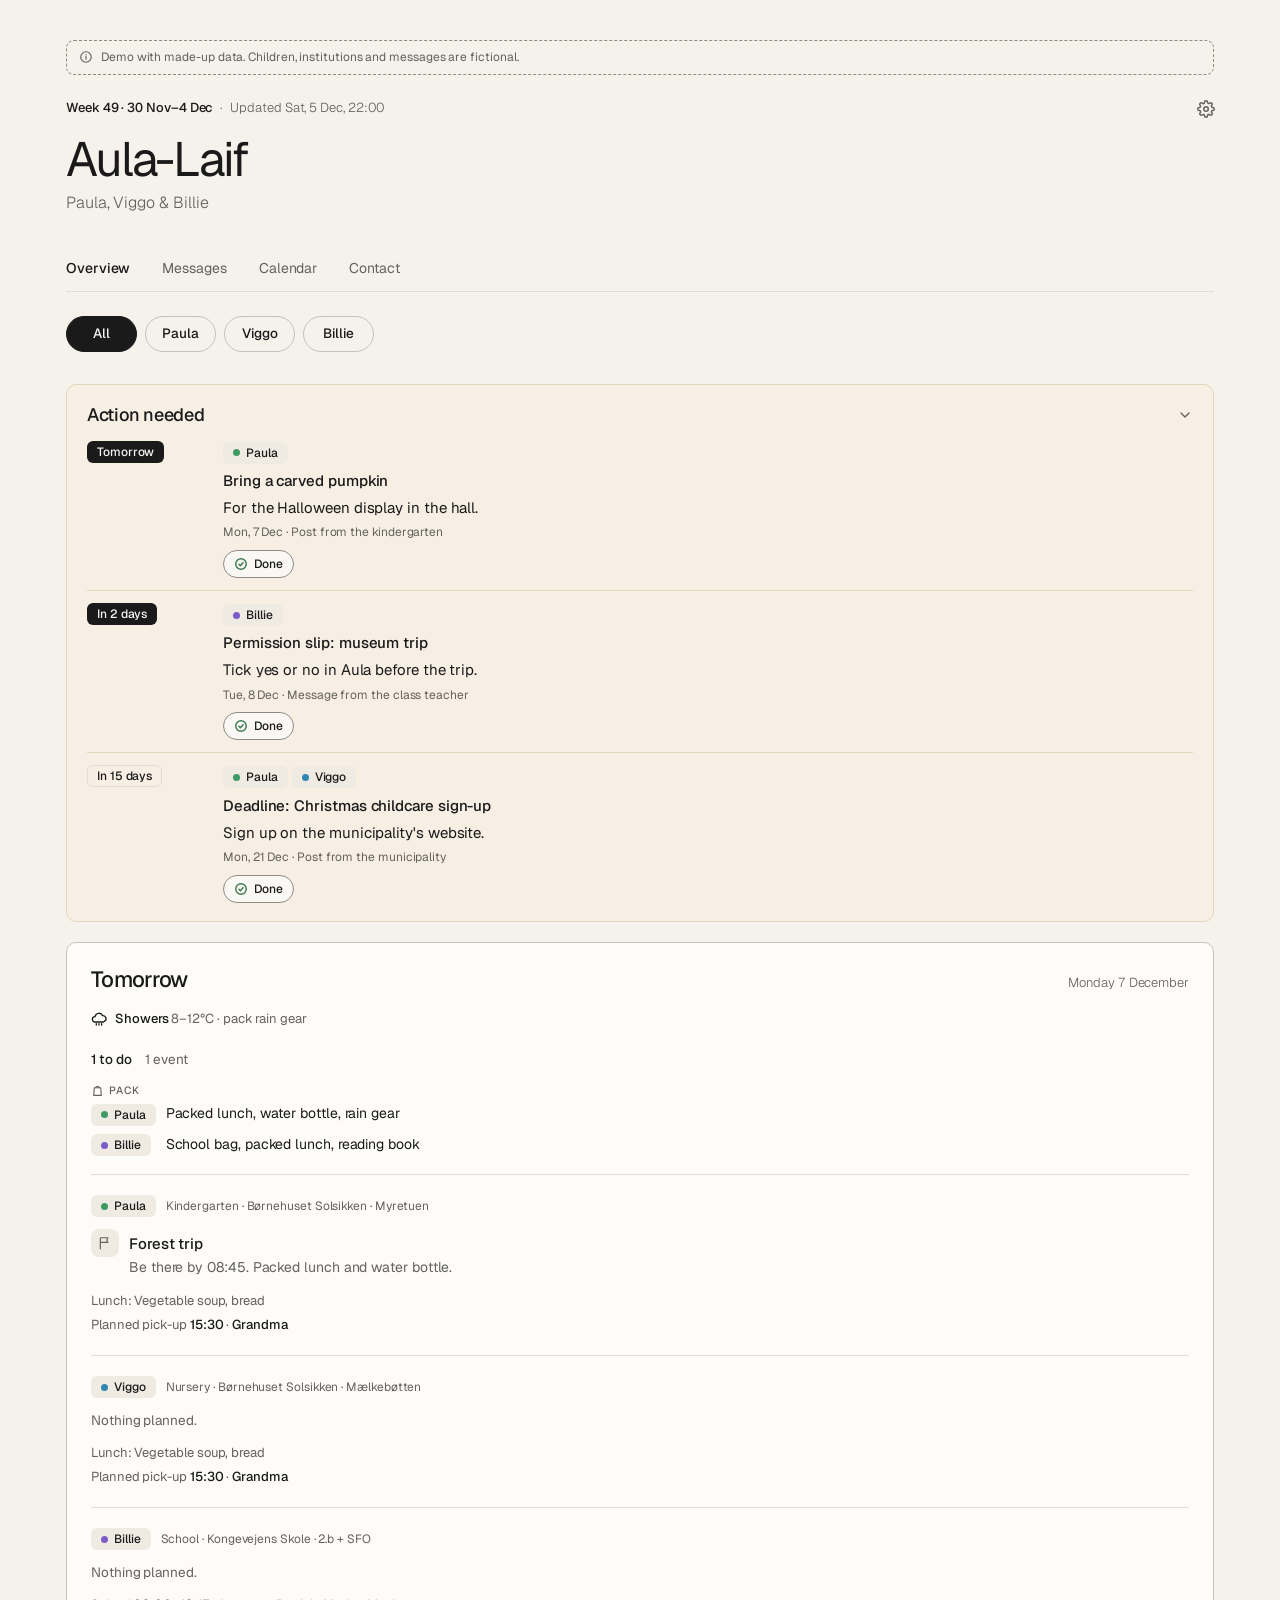
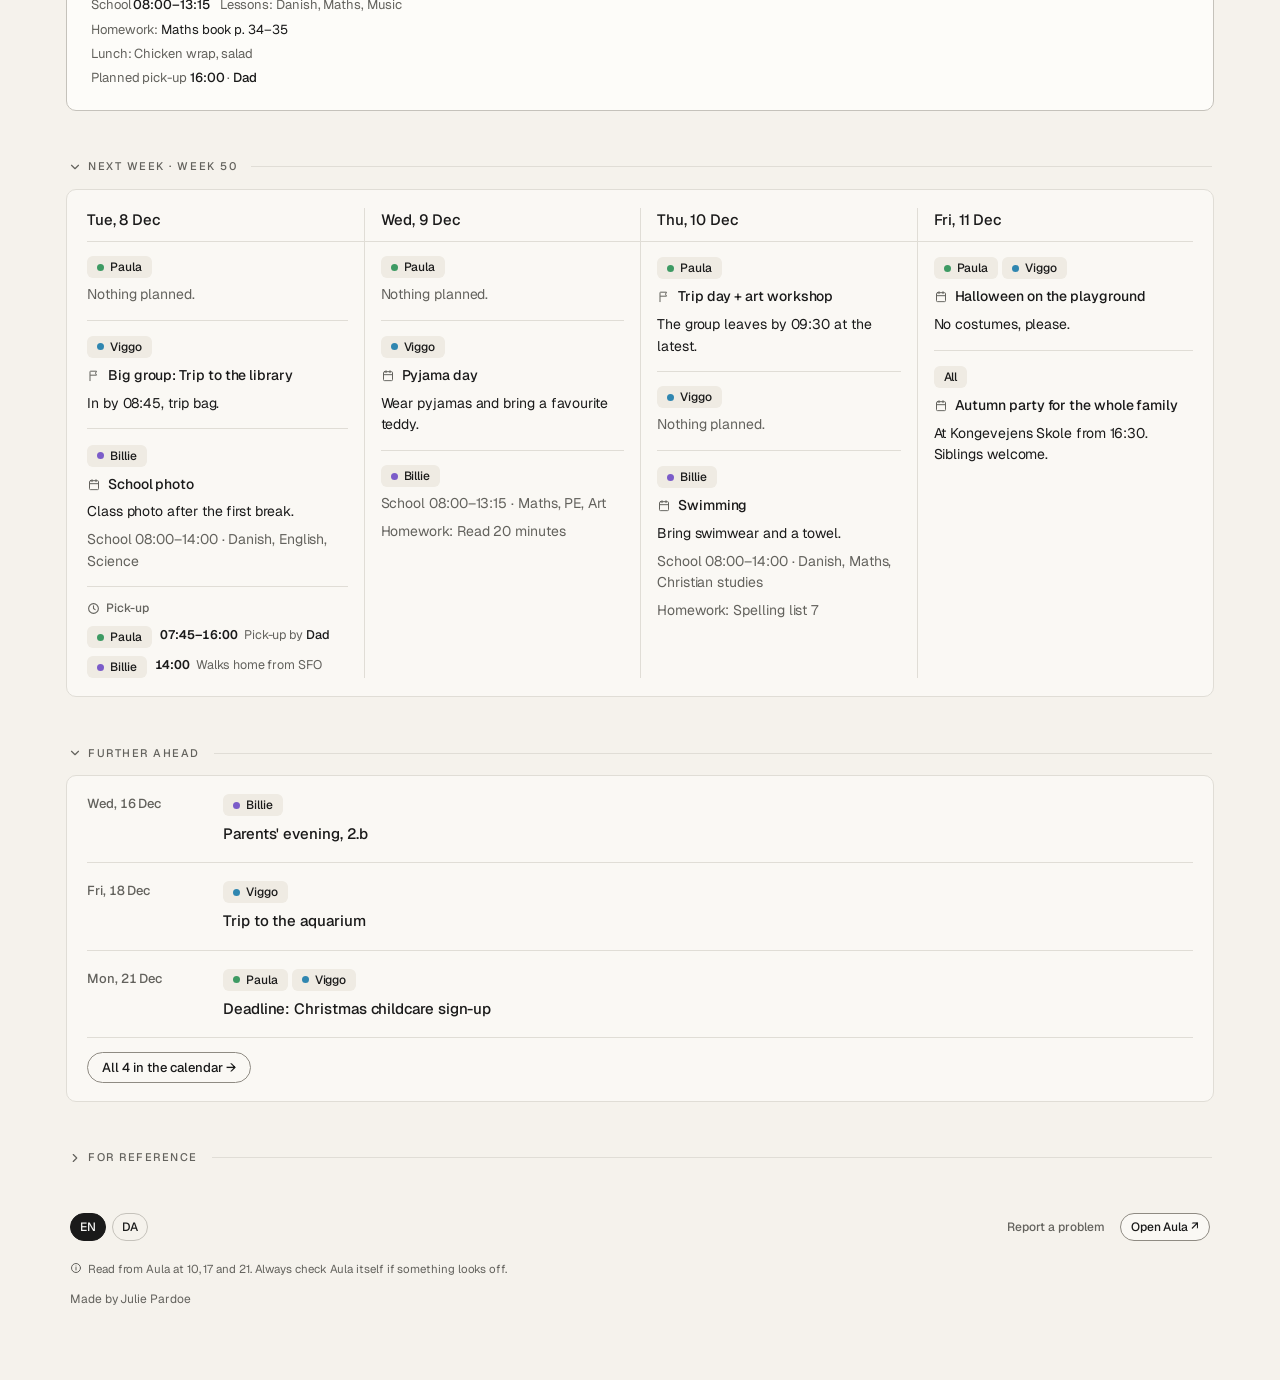
==== commit bfd0b3c2: "Vejr: ens layout og ikon efter vejret Co-Authored-By: Claude Opus 5.5 <noreply@anthropic.com> Claude" ====
--- a/demo/index.html
+++ b/demo/index.html
@@ -791,7 +791,10 @@
 /* one typeface: dates and times in Geist with even-width numbers (no code font) */
 :root{--mono:var(--font)}
 /* weather and pick-up are plain lines, not filled boxes */
-.weather{background:none;border:0;padding:0 0 2px;border-radius:0}
+.weather{background:none;border:0;padding:0 0 2px;border-radius:0;display:grid;grid-template-columns:16px minmax(0,1fr);column-gap:8px;align-items:start;flex-wrap:nowrap}
+.weather > svg{margin-top:.15em}
+.weather .wx{min-width:0}
+.weather .wt{white-space:nowrap;color:var(--muted-fg)}
 @media (min-width:1024px){.g-week .pick{background:none;border-radius:0;padding:12px 0 0;border-top:1px solid var(--border)}}
 /* section label carries the name; the card under it has no second title */
 .g-week .card-h,.g-later .card-h{display:none}
@@ -1230,7 +1233,18 @@
 
 // ---------- weather + packing (next school day) ----------
 const weatherFor = iso => [].concat(D.weatherDays||[], D.weather ? [D.weather] : []).find(w => w && w.date===iso);
-const weatherHtml = w => !w ? "" : `<div class="weather">${w.rain?IC_RAIN:IC_SUN}<b>${esc(tx(w,"summary"))}</b>${(w.min!=null&&w.max!=null)?`<span>${esc(w.min)}–${esc(w.max)}°C</span>`:""}${w.rain?`<span>· ${t("packRain")}</span>`:""}</div>`;
+// the icon follows the forecast text: rain (flag), snow, partly cloudy, cloudy, else sun
+const svgW = d => `<svg width="16" height="16" viewBox="0 0 24 24" fill="none" stroke="currentColor" stroke-width="2" stroke-linecap="round" stroke-linejoin="round" aria-hidden="true">${d}</svg>`;
+const IC_CLOUD = svgW(`<path d="M17.5 19H9a7 7 0 1 1 6.71-9h1.79a4.5 4.5 0 1 1 0 9Z"/>`);
+const IC_PCLOUD = svgW(`<path d="M12 2v2M4.93 4.93l1.41 1.41M20 12h2M19.07 4.93l-1.41 1.41M15.95 12.65a4 4 0 0 0-5.93-4.13"/><path d="M13 22H7a5 5 0 1 1 4.9-6H13a3 3 0 0 1 0 6Z"/>`);
+const IC_SNOW = svgW(`<path d="M12 2v20M4.93 4.93l14.14 14.14M2 12h20M4.93 19.07 19.07 4.93"/>`);
+const weatherIcon = w => { const s = `${w.summary||""} ${w.summary_da||""}`.toLowerCase();
+  if(w.rain) return IC_RAIN;
+  if(/snow|sleet|sne|slud/.test(s) && !/chance|risk|risiko|mulig/.test(s)) return IC_SNOW;
+  if(/partly|clear spells|sunny intervals|delvis|let skyet|opklaring/.test(s)) return IC_PCLOUD;
+  if(/cloud|overcast|fog|grey|gray|skyet|overskyet|tåge|grå/.test(s)) return IC_CLOUD;
+  return IC_SUN; };
+const weatherHtml = w => !w ? "" : `<div class="weather">${weatherIcon(w)}<div class="wx"><b>${esc(tx(w,"summary"))}</b>${(w.min!=null&&w.max!=null)?` <span class="wt">${esc(w.min)}–${esc(w.max)}°C</span>`:""}${w.rain?` <span>· ${t("packRain")}</span>`:""}</div></div>`;
 function renderWeather(){
   $("t-weather").innerHTML = weatherHtml(weatherFor(TOMORROW)) + readyLine(TOMORROW);
   $("d-weather").innerHTML = weatherHtml(weatherFor(TODAY));
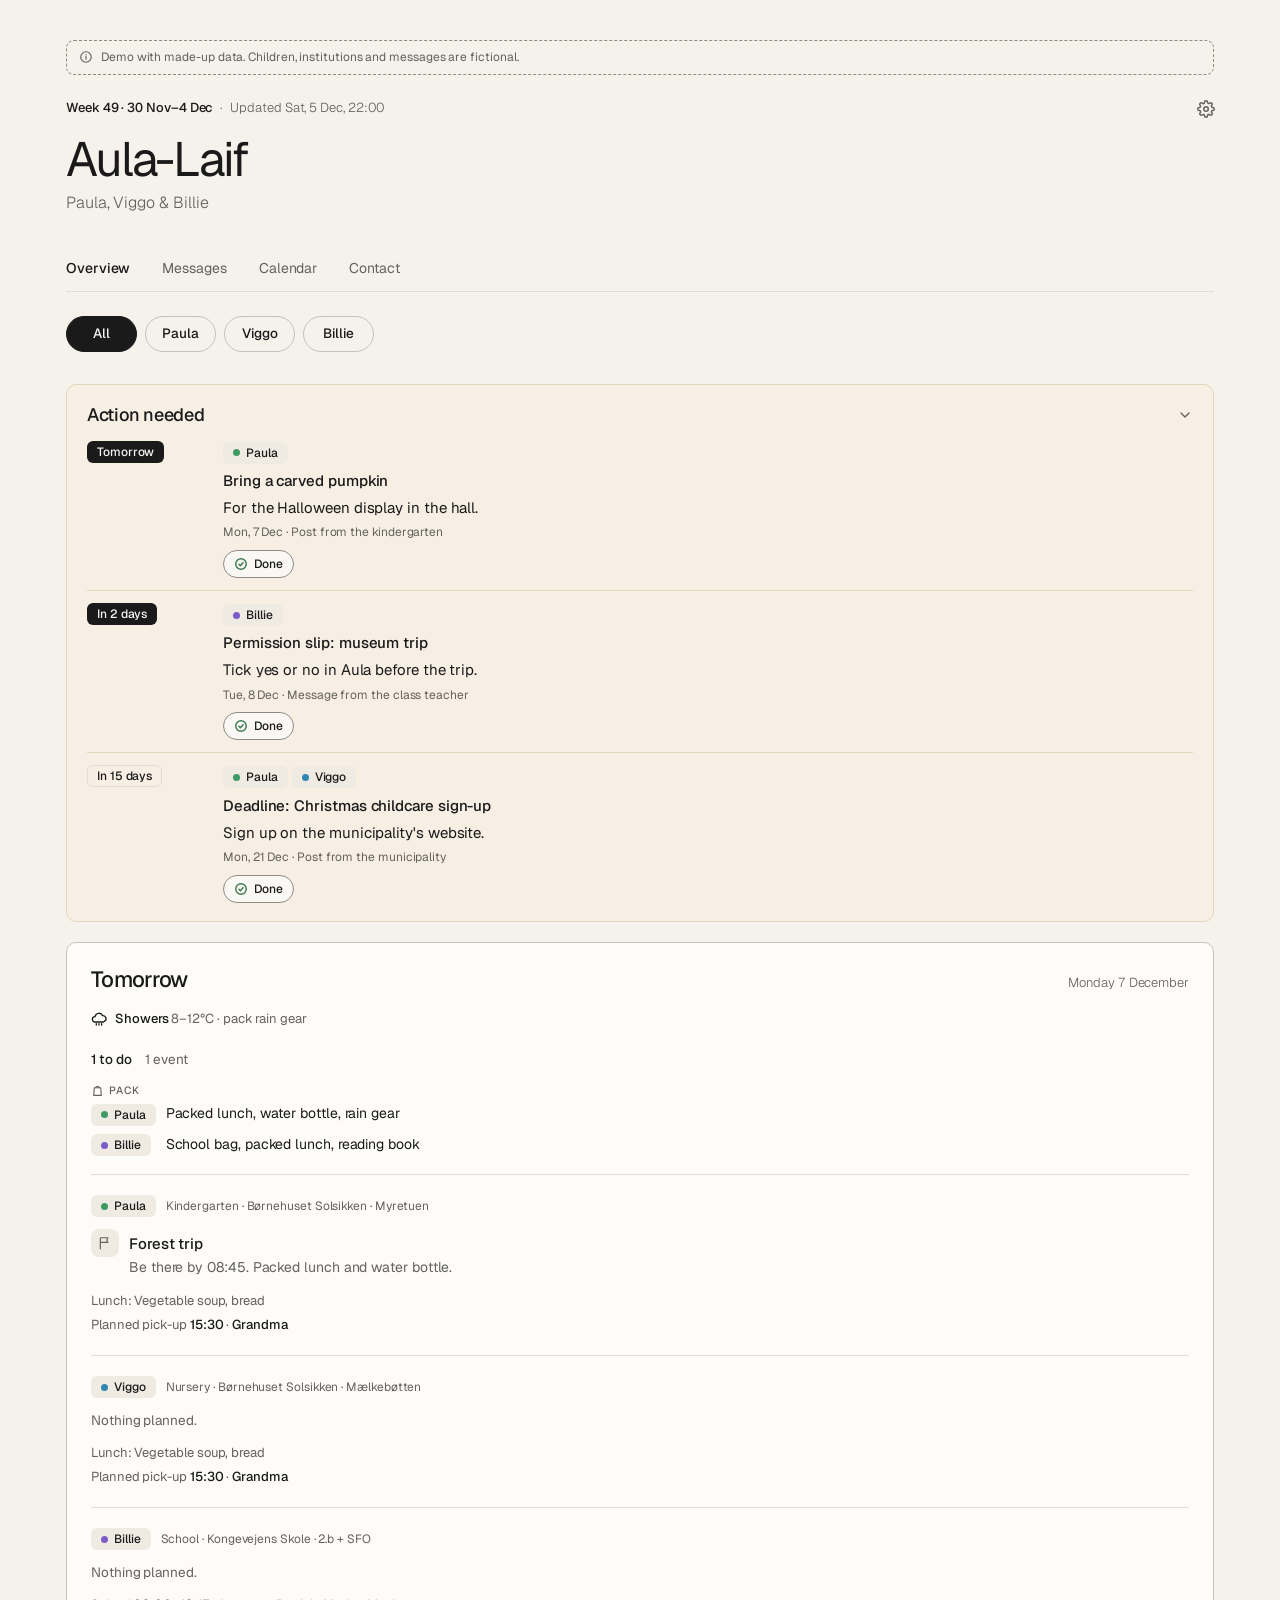
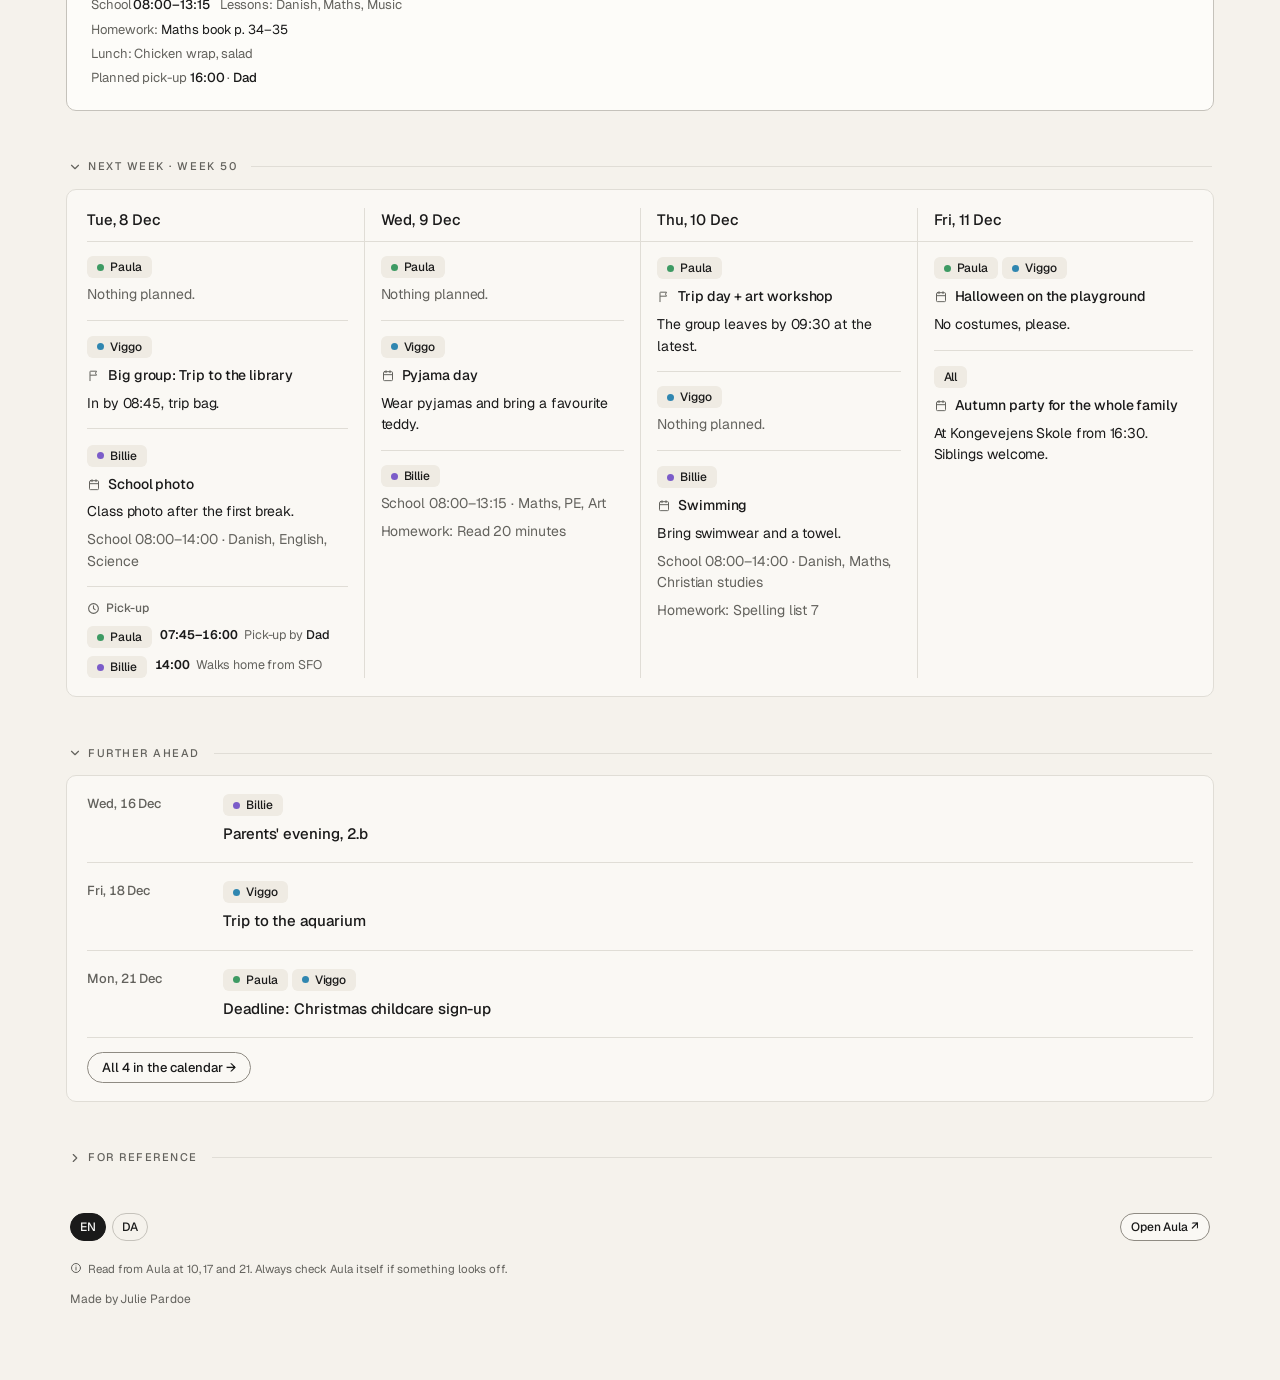
==== commit 0e678466: "Fjern Meld en fejl Co-Authored-By: Claude Opus 5.5 <noreply@anthropic.com> Claude-Session: https://c" ====
--- a/demo/index.html
+++ b/demo/index.html
@@ -620,14 +620,8 @@
 /* report a problem */
 .foot-end{order:6;flex-basis:100%;display:flex;justify-content:space-between;align-items:center;gap:8px 16px;flex-wrap:wrap;padding-top:16px;border-top:1px solid var(--border)}
 footer .foot-end p.credit{flex-basis:auto;order:0}
-.rep{order:7;flex-basis:100%;display:grid;gap:8px;grid-template-columns:minmax(0,30rem)}
-.rep label{font-size:13px;color:var(--foreground);font-weight:500}
-.rep textarea{font:14px/1.5 var(--font);padding:8px 10px;border:1px solid var(--input);border-radius:var(--r-sm);background:var(--card);color:var(--foreground);resize:vertical}
-.rep textarea:focus-visible{outline:2px solid var(--ring);outline-offset:1px}
-.rep-row{display:flex;align-items:center;gap:10px;flex-wrap:wrap;font-size:13px}
 .wrap:has(#fyi-box.gc) footer{border-top-color:transparent;margin-top:0}
-footer #rep-btn{margin-left:auto}
-footer #open-aula{margin-left:-14px}
+footer #open-aula{margin-left:auto}
 footer p.credit{order:9;margin-top:-8px}
 
 @media (max-width:520px){
@@ -992,13 +986,7 @@
         <button type="button" id="l-da" data-lang="da" aria-pressed="false">DA</button>
       </div>
     </div>
-    <form class="rep" id="rep-form" hidden>
-      <label for="rep-t" data-i18n="repQ">What looks wrong?</label>
-      <textarea id="rep-t" rows="3" maxlength="1000"></textarea>
-      <div class="rep-row"><button type="submit" class="btn" data-i18n="send">Send</button><span id="rep-msg" role="status"></span></div>
-    </form>
     <p class="disclaimer foot-note"><svg width="14" height="14" viewBox="0 0 24 24" fill="none" stroke="currentColor" stroke-width="2" stroke-linecap="round" stroke-linejoin="round" aria-hidden="true"><circle cx="12" cy="12" r="9"/><path d="M12 11v5M12 8h.01"/></svg><span id="foot-note-t">Read from Aula. Always check Aula itself if something looks off.</span></p>
-    <button type="button" class="btn ghost" id="rep-btn" aria-expanded="false" aria-controls="rep-form" data-i18n="report">Report a problem</button>
     <a class="btn" href="https://www.aula.dk/portal/" target="_blank" rel="noopener" id="open-aula">Open Aula ↗</a>
     <p class="credit" data-i18n="credit">Made by Julie Pardoe</p>
   </footer>
@@ -1058,7 +1046,7 @@
       weather:"Weather",packRain:"pack rain gear",pickedUpBy:"Pick-up by",plannedPickup:"Planned pick-up",at:"at",
       actionNeeded:"Action needed",hideCard:"Hide",showCard:"Show",markDone:"Done",undo:"Undo",showDone:n=>`Show done (${n})`,hideDone:"Hide done",allDone:"All done.",dueToday:"Today",dueTomorrow:"Tomorrow",dueIn:n=>`In ${n} days`,
       staleMsg:(s,dev)=>`Not updated since ${s}. Is ${dev||"the computer"} on?`,
-      credit:"Made by Julie Pardoe",report:"Report a problem",repQ:"What looks wrong?",send:"Send",repThanks:"Thanks, sent.",repFail:"Couldn't send it. Try again later.",repEmpty:"Write a few words first.",repDemo:"Demo: nothing is sent."},
+      credit:"Made by Julie Pardoe"},
   da:{demoNote:"Demo med opdigtede data. Børn, institutioner og beskeder er fiktive.",overview:"Overblik",messages:"Beskeder",calendar:"Kalender",contacts:"Kontakt",nPlaces:n=>n===1?"1 sted":`${n} steder`,pOff:"Fra",pEveAt:h=>`Aften kl. ${h}`,secKids:"Børn",secContact:"Kontakt",secContactSub:"Ret det, der ikke passer. Det, du skriver her, vinder – aftentjekket ændrer det aldrig.",secPush:"Notifikationer",secPushSub:"Det, aftentjekket sender til din telefon.",secView:"Visning",secViewSub:"Hvordan siden ser ud og åbner. Kun på denne telefon eller computer – gemmes med det samme.",secFamily:"Indhold",secFamilySub:"Det, aftentjekket henter til siden.",vTheme:"Udseende",vThemeHelp:"Lys, mørk eller det samme som telefonen eller computeren.",thSystem:"System",thLight:"Lys",thDark:"Mørk",pEvening:"Aftenbesked",pEveningHelp:h=>`En push efter tjekket kl. ${h} om næste skoledag.`,pWeekly:"Ugebrev søndag",pWeeklyHelp:"Søndag aften: ugen, der kommer, i højst tre sætninger – i stedet for aftenbeskeden.",pContent:"Aftenbeskeden",pAll:"Alt",pPacking:"Kun pakkeliste",pContentHelp:"Alt: dagens særlige ting, pakkeliste og frister. Kun pakkeliste: kun det, der skal pakkes – eller ingen besked, hvis der intet er.",vStart:"Åbner på",vStartHelp:"Den fane, siden åbner på.",vWeeks:"Ugenumre",vHol:"Helligdage",vCalHelp:"I kalenderen.",cEdited:"Rettet",cFixHelp:"Lad feltet være tomt for at bruge det, aftentjekket finder.",calMonth:"Måned",calYear:"År",calPrevM:"Forrige måned",calNextM:"Næste måned",calPrevY:"Forrige år",calNextY:"Næste år",calMore:n=>`+${n} mere`,calCount:n=>n===1?"1 ting":`${n} ting`,calAllDay:"Hele dagen",calNothing:"Intet i kalenderen.",calDue:"Frist",cAddress:"Adresse",cPhone:"Telefon",cEmail:"E-mail",cHours:"Åbningstider",cSick:"Sygemelding",cMap:"Vis på kort",cStaff:"Personale",cFrom:"Fra",cPending:"Adresse, telefon og personale udfyldes fra Aula ved næste ugentlige tjek.",cNone:"Står ikke i Aula",settings:"Indstillinger",soon:"Kommer snart",calSub:"Hele måneden på én gang – begivenheder, ture og lukkedage.",conSub:"Der, hvor børnene går, fra Aula. Andre familiers oplysninger bliver i Aula.",soonText:"Siden er ikke bygget endnu. Indtil da viser \"Planlæg\" på overblikket, hvad der ligger længere ude.",soonText2:"Siden er ikke bygget endnu.",setSub:"Det, siden ved om jeres familie. Ret det, der ikke passer – næste kørsel fra Aula bruger det.",sKids:"Børn",childN:n=>`Barn ${n}`,sName:"Navn på siden",guessed:"ikke bekræftet",guessHelp:"Claude har gættet typen ud fra institutionens navn. Ret den, hvis den er forkert, eller tryk \"Det passer\".",nameHelp:full=>`Ændrer kun, hvordan navnet vises her. I Aula hedder barnet stadig ${full}.`,other:"Andet",sPick:"Hentning",shown:"Vises",hidden2:"Skjult",pickQ:"Vis aflevering og hentning",pickHelp:"Tider, hvem der henter, og hvornår barnet blev afleveret og hentet. Slå fra, hvis det ikke er vigtigt – fx et skolebarn, der selv går hjem.",colour:"Farve",edit:"Rediger",done2:"Færdig",lunchQ:"Får frokost fra køkkenet",lunchHelp:"Slå til, hvis institutionen serverer frokost. Så viser siden madplanen for barnet.",cityHelp:"Byen, vejrudsigten gælder for.",ignoreHelp:"Emner fra Aula, der ikke skal vises på siden – fx bleordning, hvis I ikke er med.",nTopics:n=>n===1?"1 emne":`${n} emner`,confirmIt:"Det passer",remove:"Fjern",add:"Tilføj",cityPh:"By til vejret",ignorePh:"fx opslag om bleordning",roNote:"Resten kommer fra Aula – bed Claude om at ændre det.",undoChanges:"Fortryd",save:"Gem",saved:"Gemt. Næste kørsel bruger det.",savedDemo:"Demo: ændringer gemmes ikke.",saveFail:"Kunne ikke gemme – det kræver redigeringsadgang til siden.",sFamily:"Familie",sType:"Type",sPlace:"Institution",sGroup:"Gruppe",sLunch:"Frokost",sTrips:"Ture",sCity:"Vejr",sRuns:"Læses fra Aula",sDevice:"på",sIgnore:"Skjul fra Aula",sLang:"Sprog",yes:"Ja",no:"Nej",confirm:"Bekræft?",none:"–",thisWeekM:"Denne uge",backTo:x=>`Tilbage til ${x}`,nMsgs:n=>n===1?"1 besked":`${n} beskeder`,lastWeekM:"Sidste uge",kind_message:"Besked",kind_post:"Opslag",noMsgs:"Ingen beskeder de seneste 14 dage.",openInAula:"Åbn i Aula ↗",both:"Begge",all:"Alle",type_nursery:"Vuggestue",type_kindergarten:"Børnehave",type_school:"Skole",type_sfo:"SFO",school:"Skole",homework:"Lektier",lessons:"Fag",noSchool:"Ingen skole.",today:"I dag",tomorrow:"I morgen",thisWeek:"Denne uge",nextWeek:"Næste uge",later:"Senere",furtherAhead:"De næste uger",
       planAhead:"Planlæg",forReference:"Til orientering",lunchMenu:"Frokostmenu",goodToKnow:"Godt at vide",week:"Uge",weeks:"Uge",
       updated:"Opdateret",closes:"Lukker",nothingSpecial:"Intet planlagt.",normalDay:"Intet planlagt.",weekend:"Weekend. Intet fra Aula.",
@@ -1071,7 +1059,7 @@
       weather:"Vejr",packRain:"pak regntøj",pickedUpBy:"Hentes af",plannedPickup:"Planlagt hentning kl.",at:"kl.",
       actionNeeded:"Kræver handling",hideCard:"Skjul",showCard:"Vis",markDone:"Klaret",undo:"Fortryd",showDone:n=>`Vis klarede (${n})`,hideDone:"Skjul klarede",allDone:"Alt er klaret.",dueToday:"I dag",dueTomorrow:"I morgen",dueIn:n=>`Om ${n} dage`,
       staleMsg:(s,dev)=>`Ikke opdateret siden ${s}. Er ${dev||"computeren"} tændt?`,
-      credit:"Lavet af Julie Pardoe",report:"Meld en fejl",repQ:"Hvad ser forkert ud?",send:"Send",repThanks:"Tak, sendt.",repFail:"Kunne ikke sende. Prøv igen senere.",repEmpty:"Skriv lidt først.",repDemo:"Demo: intet bliver sendt."}
+      credit:"Lavet af Julie Pardoe"}
 };
 // default follows the device language (Danish if the phone/computer is set to Danish, otherwise English); a choice made with EN/DA is remembered
 let LANG = (() => { try { const ls = (navigator.languages && navigator.languages.length) ? navigator.languages : [navigator.language||""]; return /^da\b/i.test(ls[0]||"") ? "da" : "en"; } catch { return "en"; } })();
@@ -1123,7 +1111,6 @@
 
 // ---------- state ----------
 try { localStorage.removeItem("aula-upd"); } catch {}
-const REPORT_DEMO = true;
 let D = {}, LOG = {}, DB = null, DL = null, NEWSET = null;
 
 // ---------- recurring trips (e.g. a "Storegruppe" plan) ----------
@@ -1571,16 +1558,6 @@
   if(stale) el.innerHTML = `${IC_WARN}<span>${esc(t("staleMsg")(new Date(D.generatedAt).toLocaleString(LOC(),{weekday:"short",day:"numeric",month:"short",hour:"2-digit",minute:"2-digit",timeZone:tz}), tx(PROFILE.device||{},"name")))}</span>`;
 }
 setInterval(renderStale, 5*60*1000);
-// ---------- report a problem ----------
-$("rep-btn").addEventListener("click", () => { const f = $("rep-form"), open = f.hidden; f.hidden = !open; $("rep-btn").setAttribute("aria-expanded", String(open)); if(open){ $("rep-msg").textContent = ""; $("rep-t").focus(); } });
-$("rep-form").addEventListener("submit", async ev => {
-  ev.preventDefault();
-  const text = $("rep-t").value.trim(), msg = $("rep-msg");
-  if(!text){ msg.textContent = t("repEmpty"); return; }
-  if(!DB){ msg.textContent = t(REPORT_DEMO ? "repDemo" : "repFail"); return; }
-  try { await DB.doc("reports/r"+Date.now()).set({text, at:new Date().toISOString(), lang:LANG, filter:FILTER, dataFrom:D.generatedAt||null}); $("rep-t").value = ""; msg.textContent = t("repThanks"); }
-  catch { msg.textContent = t("repFail"); }
-});
 
 // ---------- messages (own section; only readers allowed by the database rules ever get MSGS) ----------
 // views: the overview is the page; the others replace it. Messages and settings are for parents only.
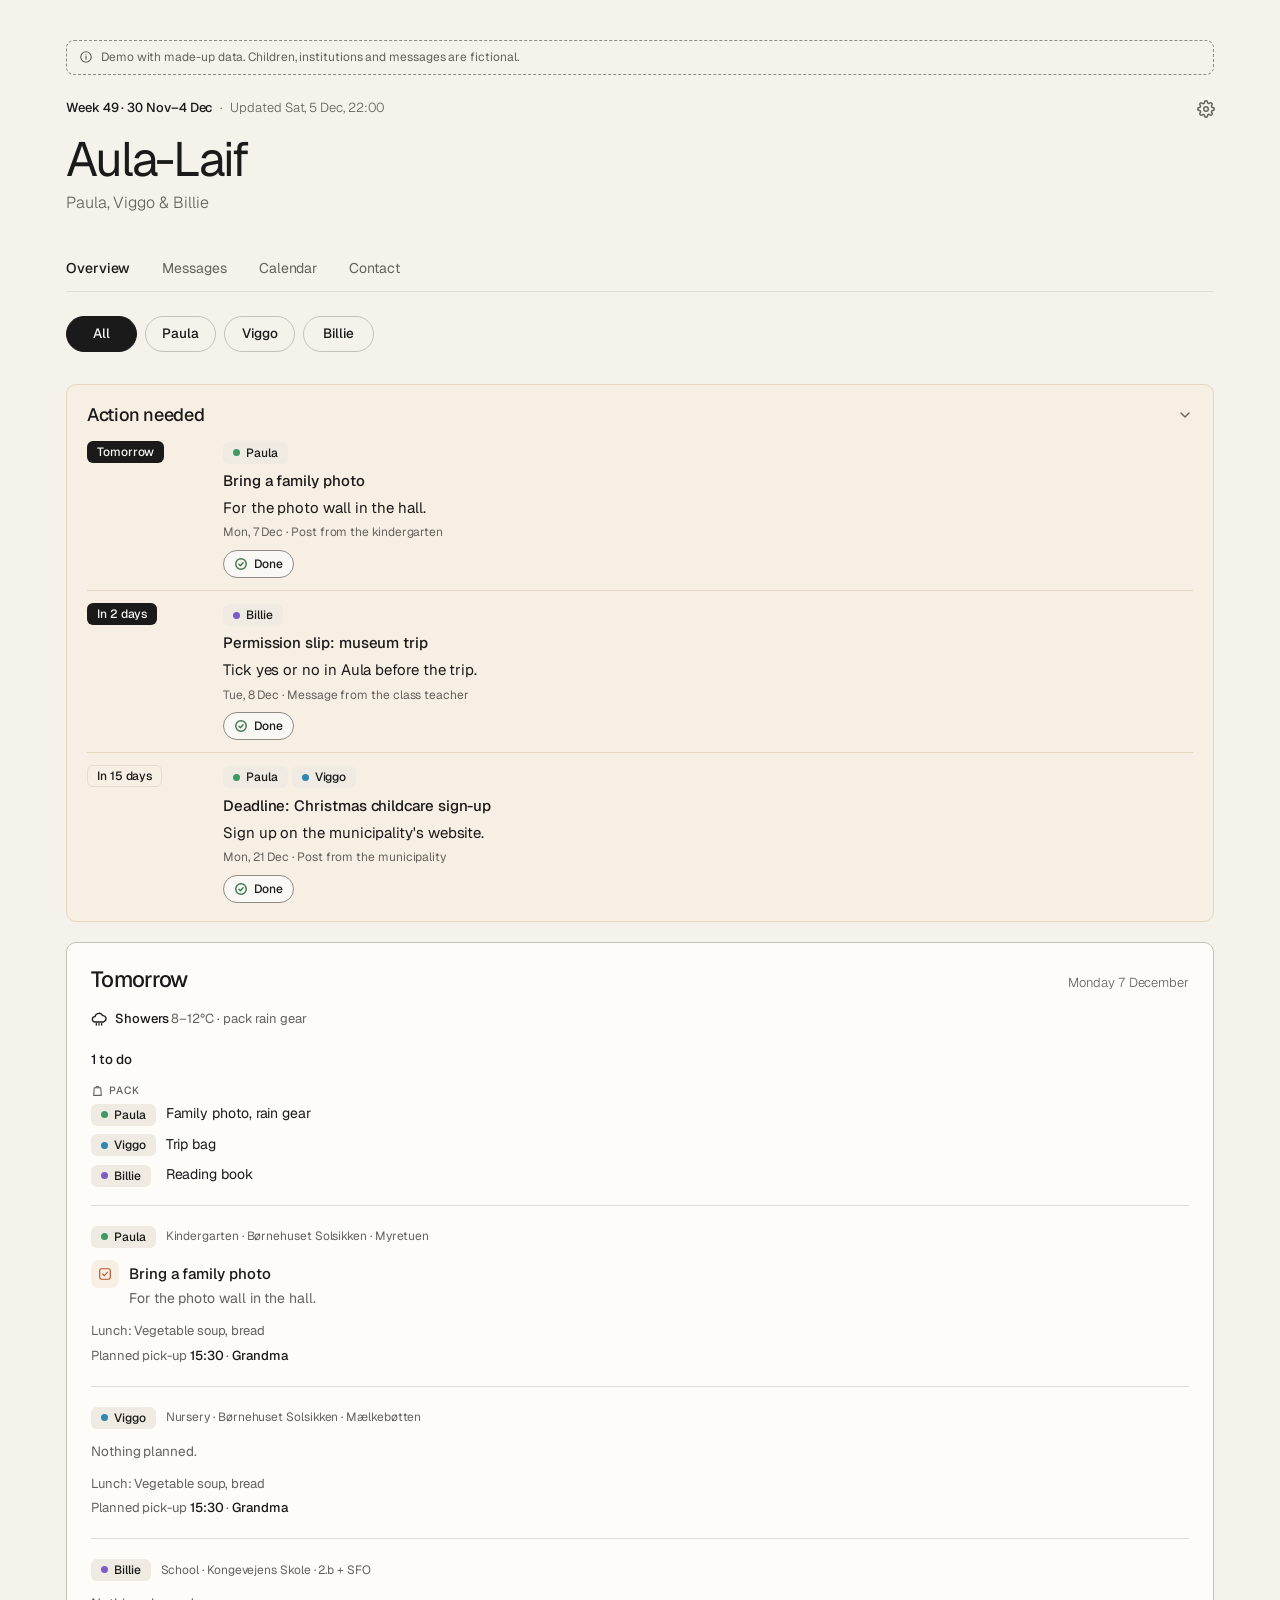
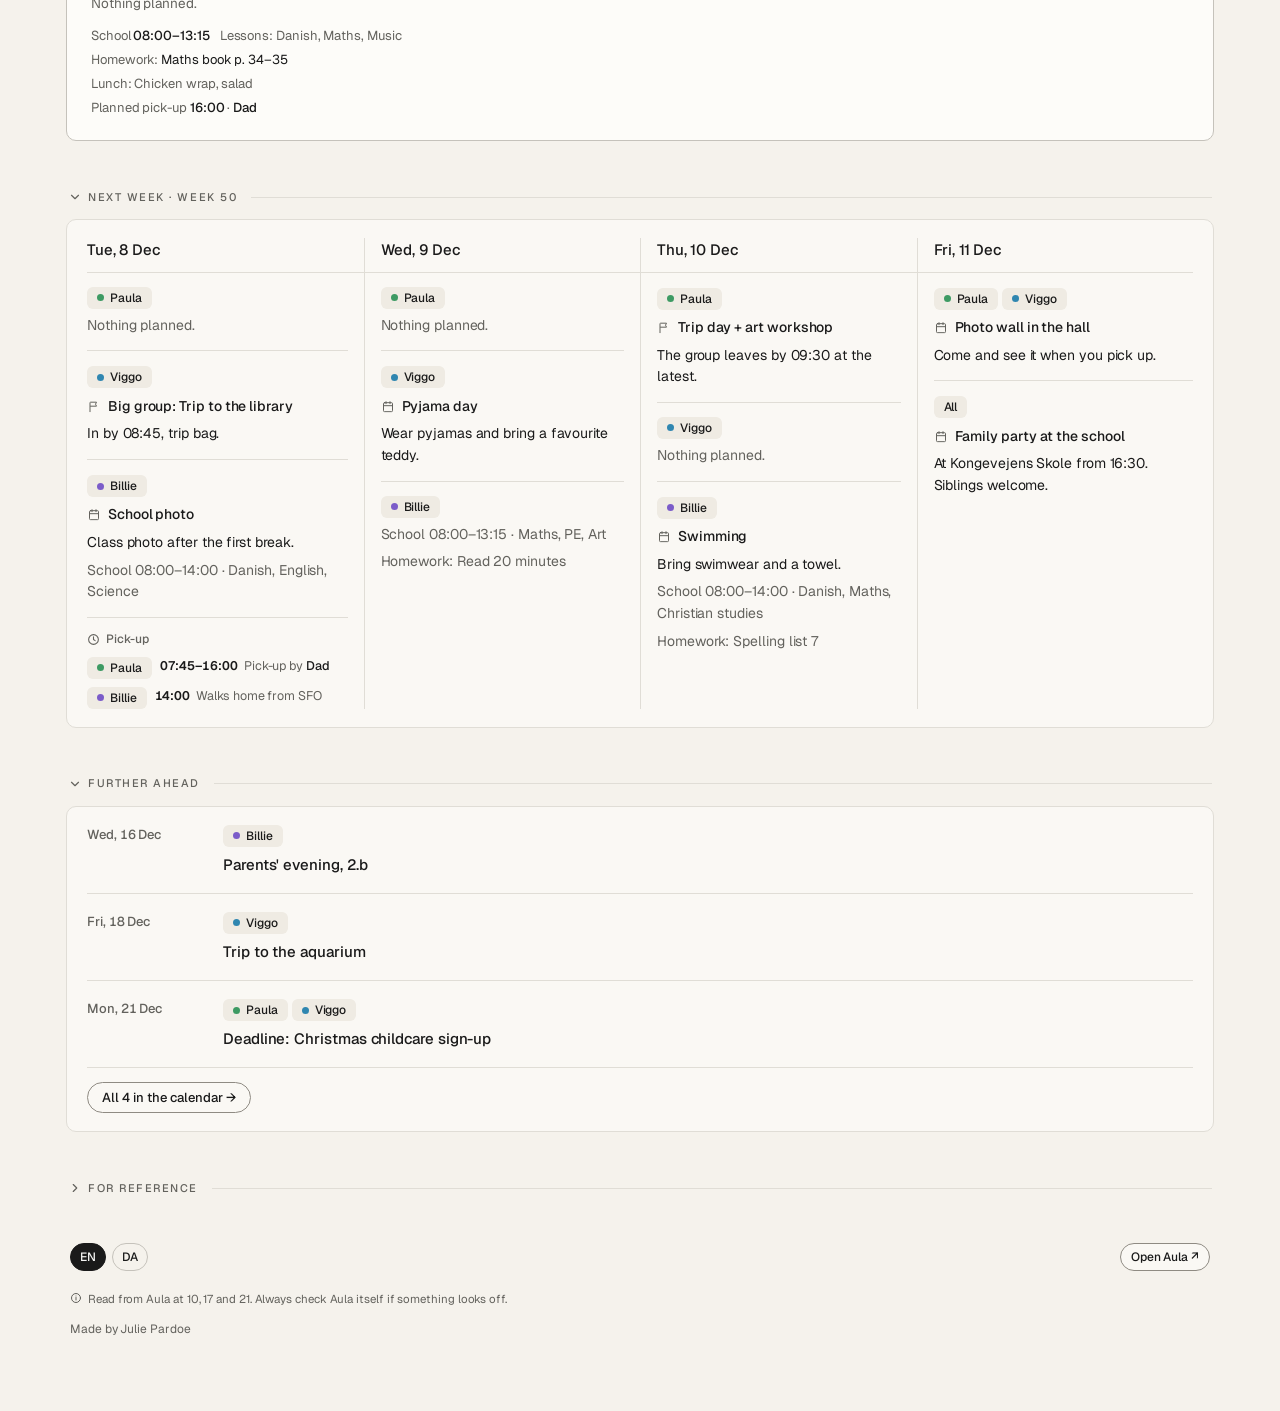
==== commit d6366131: "Pligter i dagskort, 'Resten af ugen', helårs-demodata Co-Authored-By: Claude Opus 5.5 <noreply@anthr" ====
--- a/demo/index.html
+++ b/demo/index.html
@@ -1034,7 +1034,7 @@
 
 // ---------- language ----------
 const STR = {
-  en:{demoNote:"Demo with made-up data. Children, institutions and messages are fictional.",overview:"Overview",messages:"Messages",calendar:"Calendar",contacts:"Contact",nPlaces:n=>n===1?"1 place":`${n} places`,pOff:"Off",pEveAt:h=>`Evenings at ${h}`,secKids:"Children",secContact:"Contact",secContactSub:"Fix what isn't right. What you write here wins – the evening check never changes it.",secPush:"Notifications",secPushSub:"What the evening check sends to your phone.",secView:"Display",secViewSub:"How the page looks and opens. Only on this phone or computer – saved straight away.",secFamily:"Content",secFamilySub:"What the evening check fetches for the page.",vTheme:"Appearance",vThemeHelp:"Light, dark, or the same as this phone or computer.",thSystem:"System",thLight:"Light",thDark:"Dark",pEvening:"Evening message",pEveningHelp:h=>`A push after the ${h} check about the next school day.`,pWeekly:"Sunday letter",pWeeklyHelp:"On Sunday evening, the week ahead in at most three sentences – instead of the evening message.",pContent:"Evening message",pAll:"Everything",pPacking:"Only what to pack",pContentHelp:"Everything: the day's special things, packing and deadlines. Only what to pack: just the packing list – or nothing, if there is nothing to pack.",vStart:"Opens on",vStartHelp:"The tab the page opens on.",vWeeks:"Week numbers",vHol:"Public holidays",vCalHelp:"In the calendar.",cEdited:"Changed",cFixHelp:"Leave it empty to use what the evening check finds.",calMonth:"Month",calYear:"Year",calPrevM:"Previous month",calNextM:"Next month",calPrevY:"Previous year",calNextY:"Next year",calMore:n=>`+${n} more`,calCount:n=>n===1?"1 item":`${n} items`,calAllDay:"All day",calNothing:"Nothing in the calendar.",calDue:"Due",cAddress:"Address",cPhone:"Phone",cEmail:"Email",cHours:"Opening hours",cSick:"Report sick",cMap:"Show on map",cStaff:"Staff",cFrom:"From",cPending:"Address, phone and staff are filled in from Aula at the next weekly check.",cNone:"Not in Aula",settings:"Settings",soon:"Coming soon",calSub:"The whole month at a glance – events, trips and closing days.",conSub:"Where the children go, from Aula. Other families' details stay in Aula.",soonText:"This page isn't built yet. Until then, \"Plan ahead\" on the overview shows what's further ahead.",soonText2:"This page isn't built yet.",setSub:"What the page knows about your family. Fix what isn't right – the next run from Aula uses it.",sKids:"Children",childN:n=>`Child ${n}`,sName:"Name on the page",guessed:"unconfirmed",guessHelp:"Claude guessed the type from the institution's name. Change it if it's wrong, or tap \"Looks right\".",nameHelp:full=>`Only changes how the name is shown here. In Aula the child is still ${full}.`,other:"Other",sPick:"Pick-up",shown:"Shown",hidden2:"Hidden",pickQ:"Show drop-off and pick-up",pickHelp:"Times, who picks up and when the child was dropped off and picked up. Turn off if it doesn't matter – e.g. a school child who walks home.",colour:"Colour",edit:"Edit",done2:"Done",lunchQ:"Gets lunch from the kitchen",lunchHelp:"Turn on if the institution serves lunch. Then the page shows the lunch menu for this child.",cityHelp:"The town the weather forecast is for.",ignoreHelp:"Topics from Aula that shouldn't show on the page – e.g. the nappy scheme if you're not in it.",nTopics:n=>n===1?"1 topic":`${n} topics`,confirmIt:"Looks right",remove:"Remove",add:"Add",cityPh:"Town for the weather",ignorePh:"e.g. posts about the nappy scheme",roNote:"The rest comes from Aula – ask Claude to change it.",undoChanges:"Undo",save:"Save",saved:"Saved. The next run uses it.",savedDemo:"Demo: changes aren't saved.",saveFail:"Couldn't save – it needs edit access to the page.",sFamily:"Family",sType:"Type",sPlace:"Institution",sGroup:"Group",sLunch:"Lunch",sTrips:"Trips",sCity:"Weather",sRuns:"Read from Aula",sDevice:"on",sIgnore:"Hide from Aula",sLang:"Languages",yes:"Yes",no:"No",confirm:"Confirm?",none:"–",thisWeekM:"This week",backTo:x=>`Back to ${x}`,nMsgs:n=>n===1?"1 message":`${n} messages`,lastWeekM:"Last week",kind_message:"Message",kind_post:"Post",noMsgs:"No messages in the last 14 days.",openInAula:"Open in Aula ↗",both:"Both",all:"All",type_nursery:"Nursery",type_kindergarten:"Kindergarten",type_school:"School",type_sfo:"After-school club",school:"School",homework:"Homework",lessons:"Lessons",noSchool:"No school.",today:"Today",tomorrow:"Tomorrow",thisWeek:"This week",nextWeek:"Next week",later:"Later",furtherAhead:"Further ahead",
+  en:{demoNote:"Demo with made-up data. Children, institutions and messages are fictional.",overview:"Overview",messages:"Messages",calendar:"Calendar",contacts:"Contact",nPlaces:n=>n===1?"1 place":`${n} places`,pOff:"Off",pEveAt:h=>`Evenings at ${h}`,secKids:"Children",secContact:"Contact",secContactSub:"Fix what isn't right. What you write here wins – the evening check never changes it.",secPush:"Notifications",secPushSub:"What the evening check sends to your phone.",secView:"Display",secViewSub:"How the page looks and opens. Only on this phone or computer – saved straight away.",secFamily:"Content",secFamilySub:"What the evening check fetches for the page.",vTheme:"Appearance",vThemeHelp:"Light, dark, or the same as this phone or computer.",thSystem:"System",thLight:"Light",thDark:"Dark",pEvening:"Evening message",pEveningHelp:h=>`A push after the ${h} check about the next school day.`,pWeekly:"Sunday letter",pWeeklyHelp:"On Sunday evening, the week ahead in at most three sentences – instead of the evening message.",pContent:"Evening message",pAll:"Everything",pPacking:"Only what to pack",pContentHelp:"Everything: the day's special things, packing and deadlines. Only what to pack: just the packing list – or nothing, if there is nothing to pack.",vStart:"Opens on",vStartHelp:"The tab the page opens on.",vWeeks:"Week numbers",vHol:"Public holidays",vCalHelp:"In the calendar.",cEdited:"Changed",cFixHelp:"Leave it empty to use what the evening check finds.",calMonth:"Month",calYear:"Year",calPrevM:"Previous month",calNextM:"Next month",calPrevY:"Previous year",calNextY:"Next year",calMore:n=>`+${n} more`,calCount:n=>n===1?"1 item":`${n} items`,calAllDay:"All day",calNothing:"Nothing in the calendar.",calDue:"Due",cAddress:"Address",cPhone:"Phone",cEmail:"Email",cHours:"Opening hours",cSick:"Report sick",cMap:"Show on map",cStaff:"Staff",cFrom:"From",cPending:"Address, phone and staff are filled in from Aula at the next weekly check.",cNone:"Not in Aula",settings:"Settings",soon:"Coming soon",calSub:"The whole month at a glance – events, trips and closing days.",conSub:"Where the children go, from Aula. Other families' details stay in Aula.",soonText:"This page isn't built yet. Until then, \"Plan ahead\" on the overview shows what's further ahead.",soonText2:"This page isn't built yet.",setSub:"What the page knows about your family. Fix what isn't right – the next run from Aula uses it.",sKids:"Children",childN:n=>`Child ${n}`,sName:"Name on the page",guessed:"unconfirmed",guessHelp:"Claude guessed the type from the institution's name. Change it if it's wrong, or tap \"Looks right\".",nameHelp:full=>`Only changes how the name is shown here. In Aula the child is still ${full}.`,other:"Other",sPick:"Pick-up",shown:"Shown",hidden2:"Hidden",pickQ:"Show drop-off and pick-up",pickHelp:"Times, who picks up and when the child was dropped off and picked up. Turn off if it doesn't matter – e.g. a school child who walks home.",colour:"Colour",edit:"Edit",done2:"Done",lunchQ:"Gets lunch from the kitchen",lunchHelp:"Turn on if the institution serves lunch. Then the page shows the lunch menu for this child.",cityHelp:"The town the weather forecast is for.",ignoreHelp:"Topics from Aula that shouldn't show on the page – e.g. the nappy scheme if you're not in it.",nTopics:n=>n===1?"1 topic":`${n} topics`,confirmIt:"Looks right",remove:"Remove",add:"Add",cityPh:"Town for the weather",ignorePh:"e.g. posts about the nappy scheme",roNote:"The rest comes from Aula – ask Claude to change it.",undoChanges:"Undo",save:"Save",saved:"Saved. The next run uses it.",savedDemo:"Demo: changes aren't saved.",saveFail:"Couldn't save – it needs edit access to the page.",sFamily:"Family",sType:"Type",sPlace:"Institution",sGroup:"Group",sLunch:"Lunch",sTrips:"Trips",sCity:"Weather",sRuns:"Read from Aula",sDevice:"on",sIgnore:"Hide from Aula",sLang:"Languages",yes:"Yes",no:"No",confirm:"Confirm?",none:"–",thisWeekM:"This week",backTo:x=>`Back to ${x}`,nMsgs:n=>n===1?"1 message":`${n} messages`,lastWeekM:"Last week",kind_message:"Message",kind_post:"Post",noMsgs:"No messages in the last 14 days.",openInAula:"Open in Aula ↗",both:"Both",all:"All",type_nursery:"Nursery",type_kindergarten:"Kindergarten",type_school:"School",type_sfo:"After-school club",school:"School",homework:"Homework",lessons:"Lessons",noSchool:"No school.",today:"Today",tomorrow:"Tomorrow",thisWeek:"This week",restOfWeek:"Later this week",nextWeek:"Next week",later:"Later",furtherAhead:"Further ahead",
       planAhead:"Plan ahead",forReference:"For reference",lunchMenu:"Lunch menu",goodToKnow:"Good to know",week:"Week",weeks:"Week",
       updated:"Updated",closes:"Closes",nothingSpecial:"Nothing planned.",normalDay:"Nothing planned.",weekend:"Weekend. Nothing from Aula.",
       noPickups:"No pick-ups set",noPickup:"No pick-up set",pickup:"Pick-up",planned:"Planned",lunch:"Lunch",afternoon:"Afternoon",
@@ -1047,7 +1047,7 @@
       actionNeeded:"Action needed",hideCard:"Hide",showCard:"Show",markDone:"Done",undo:"Undo",showDone:n=>`Show done (${n})`,hideDone:"Hide done",allDone:"All done.",dueToday:"Today",dueTomorrow:"Tomorrow",dueIn:n=>`In ${n} days`,
       staleMsg:(s,dev)=>`Not updated since ${s}. Is ${dev||"the computer"} on?`,
       credit:"Made by Julie Pardoe"},
-  da:{demoNote:"Demo med opdigtede data. Børn, institutioner og beskeder er fiktive.",overview:"Overblik",messages:"Beskeder",calendar:"Kalender",contacts:"Kontakt",nPlaces:n=>n===1?"1 sted":`${n} steder`,pOff:"Fra",pEveAt:h=>`Aften kl. ${h}`,secKids:"Børn",secContact:"Kontakt",secContactSub:"Ret det, der ikke passer. Det, du skriver her, vinder – aftentjekket ændrer det aldrig.",secPush:"Notifikationer",secPushSub:"Det, aftentjekket sender til din telefon.",secView:"Visning",secViewSub:"Hvordan siden ser ud og åbner. Kun på denne telefon eller computer – gemmes med det samme.",secFamily:"Indhold",secFamilySub:"Det, aftentjekket henter til siden.",vTheme:"Udseende",vThemeHelp:"Lys, mørk eller det samme som telefonen eller computeren.",thSystem:"System",thLight:"Lys",thDark:"Mørk",pEvening:"Aftenbesked",pEveningHelp:h=>`En push efter tjekket kl. ${h} om næste skoledag.`,pWeekly:"Ugebrev søndag",pWeeklyHelp:"Søndag aften: ugen, der kommer, i højst tre sætninger – i stedet for aftenbeskeden.",pContent:"Aftenbeskeden",pAll:"Alt",pPacking:"Kun pakkeliste",pContentHelp:"Alt: dagens særlige ting, pakkeliste og frister. Kun pakkeliste: kun det, der skal pakkes – eller ingen besked, hvis der intet er.",vStart:"Åbner på",vStartHelp:"Den fane, siden åbner på.",vWeeks:"Ugenumre",vHol:"Helligdage",vCalHelp:"I kalenderen.",cEdited:"Rettet",cFixHelp:"Lad feltet være tomt for at bruge det, aftentjekket finder.",calMonth:"Måned",calYear:"År",calPrevM:"Forrige måned",calNextM:"Næste måned",calPrevY:"Forrige år",calNextY:"Næste år",calMore:n=>`+${n} mere`,calCount:n=>n===1?"1 ting":`${n} ting`,calAllDay:"Hele dagen",calNothing:"Intet i kalenderen.",calDue:"Frist",cAddress:"Adresse",cPhone:"Telefon",cEmail:"E-mail",cHours:"Åbningstider",cSick:"Sygemelding",cMap:"Vis på kort",cStaff:"Personale",cFrom:"Fra",cPending:"Adresse, telefon og personale udfyldes fra Aula ved næste ugentlige tjek.",cNone:"Står ikke i Aula",settings:"Indstillinger",soon:"Kommer snart",calSub:"Hele måneden på én gang – begivenheder, ture og lukkedage.",conSub:"Der, hvor børnene går, fra Aula. Andre familiers oplysninger bliver i Aula.",soonText:"Siden er ikke bygget endnu. Indtil da viser \"Planlæg\" på overblikket, hvad der ligger længere ude.",soonText2:"Siden er ikke bygget endnu.",setSub:"Det, siden ved om jeres familie. Ret det, der ikke passer – næste kørsel fra Aula bruger det.",sKids:"Børn",childN:n=>`Barn ${n}`,sName:"Navn på siden",guessed:"ikke bekræftet",guessHelp:"Claude har gættet typen ud fra institutionens navn. Ret den, hvis den er forkert, eller tryk \"Det passer\".",nameHelp:full=>`Ændrer kun, hvordan navnet vises her. I Aula hedder barnet stadig ${full}.`,other:"Andet",sPick:"Hentning",shown:"Vises",hidden2:"Skjult",pickQ:"Vis aflevering og hentning",pickHelp:"Tider, hvem der henter, og hvornår barnet blev afleveret og hentet. Slå fra, hvis det ikke er vigtigt – fx et skolebarn, der selv går hjem.",colour:"Farve",edit:"Rediger",done2:"Færdig",lunchQ:"Får frokost fra køkkenet",lunchHelp:"Slå til, hvis institutionen serverer frokost. Så viser siden madplanen for barnet.",cityHelp:"Byen, vejrudsigten gælder for.",ignoreHelp:"Emner fra Aula, der ikke skal vises på siden – fx bleordning, hvis I ikke er med.",nTopics:n=>n===1?"1 emne":`${n} emner`,confirmIt:"Det passer",remove:"Fjern",add:"Tilføj",cityPh:"By til vejret",ignorePh:"fx opslag om bleordning",roNote:"Resten kommer fra Aula – bed Claude om at ændre det.",undoChanges:"Fortryd",save:"Gem",saved:"Gemt. Næste kørsel bruger det.",savedDemo:"Demo: ændringer gemmes ikke.",saveFail:"Kunne ikke gemme – det kræver redigeringsadgang til siden.",sFamily:"Familie",sType:"Type",sPlace:"Institution",sGroup:"Gruppe",sLunch:"Frokost",sTrips:"Ture",sCity:"Vejr",sRuns:"Læses fra Aula",sDevice:"på",sIgnore:"Skjul fra Aula",sLang:"Sprog",yes:"Ja",no:"Nej",confirm:"Bekræft?",none:"–",thisWeekM:"Denne uge",backTo:x=>`Tilbage til ${x}`,nMsgs:n=>n===1?"1 besked":`${n} beskeder`,lastWeekM:"Sidste uge",kind_message:"Besked",kind_post:"Opslag",noMsgs:"Ingen beskeder de seneste 14 dage.",openInAula:"Åbn i Aula ↗",both:"Begge",all:"Alle",type_nursery:"Vuggestue",type_kindergarten:"Børnehave",type_school:"Skole",type_sfo:"SFO",school:"Skole",homework:"Lektier",lessons:"Fag",noSchool:"Ingen skole.",today:"I dag",tomorrow:"I morgen",thisWeek:"Denne uge",nextWeek:"Næste uge",later:"Senere",furtherAhead:"De næste uger",
+  da:{demoNote:"Demo med opdigtede data. Børn, institutioner og beskeder er fiktive.",overview:"Overblik",messages:"Beskeder",calendar:"Kalender",contacts:"Kontakt",nPlaces:n=>n===1?"1 sted":`${n} steder`,pOff:"Fra",pEveAt:h=>`Aften kl. ${h}`,secKids:"Børn",secContact:"Kontakt",secContactSub:"Ret det, der ikke passer. Det, du skriver her, vinder – aftentjekket ændrer det aldrig.",secPush:"Notifikationer",secPushSub:"Det, aftentjekket sender til din telefon.",secView:"Visning",secViewSub:"Hvordan siden ser ud og åbner. Kun på denne telefon eller computer – gemmes med det samme.",secFamily:"Indhold",secFamilySub:"Det, aftentjekket henter til siden.",vTheme:"Udseende",vThemeHelp:"Lys, mørk eller det samme som telefonen eller computeren.",thSystem:"System",thLight:"Lys",thDark:"Mørk",pEvening:"Aftenbesked",pEveningHelp:h=>`En push efter tjekket kl. ${h} om næste skoledag.`,pWeekly:"Ugebrev søndag",pWeeklyHelp:"Søndag aften: ugen, der kommer, i højst tre sætninger – i stedet for aftenbeskeden.",pContent:"Aftenbeskeden",pAll:"Alt",pPacking:"Kun pakkeliste",pContentHelp:"Alt: dagens særlige ting, pakkeliste og frister. Kun pakkeliste: kun det, der skal pakkes – eller ingen besked, hvis der intet er.",vStart:"Åbner på",vStartHelp:"Den fane, siden åbner på.",vWeeks:"Ugenumre",vHol:"Helligdage",vCalHelp:"I kalenderen.",cEdited:"Rettet",cFixHelp:"Lad feltet være tomt for at bruge det, aftentjekket finder.",calMonth:"Måned",calYear:"År",calPrevM:"Forrige måned",calNextM:"Næste måned",calPrevY:"Forrige år",calNextY:"Næste år",calMore:n=>`+${n} mere`,calCount:n=>n===1?"1 ting":`${n} ting`,calAllDay:"Hele dagen",calNothing:"Intet i kalenderen.",calDue:"Frist",cAddress:"Adresse",cPhone:"Telefon",cEmail:"E-mail",cHours:"Åbningstider",cSick:"Sygemelding",cMap:"Vis på kort",cStaff:"Personale",cFrom:"Fra",cPending:"Adresse, telefon og personale udfyldes fra Aula ved næste ugentlige tjek.",cNone:"Står ikke i Aula",settings:"Indstillinger",soon:"Kommer snart",calSub:"Hele måneden på én gang – begivenheder, ture og lukkedage.",conSub:"Der, hvor børnene går, fra Aula. Andre familiers oplysninger bliver i Aula.",soonText:"Siden er ikke bygget endnu. Indtil da viser \"Planlæg\" på overblikket, hvad der ligger længere ude.",soonText2:"Siden er ikke bygget endnu.",setSub:"Det, siden ved om jeres familie. Ret det, der ikke passer – næste kørsel fra Aula bruger det.",sKids:"Børn",childN:n=>`Barn ${n}`,sName:"Navn på siden",guessed:"ikke bekræftet",guessHelp:"Claude har gættet typen ud fra institutionens navn. Ret den, hvis den er forkert, eller tryk \"Det passer\".",nameHelp:full=>`Ændrer kun, hvordan navnet vises her. I Aula hedder barnet stadig ${full}.`,other:"Andet",sPick:"Hentning",shown:"Vises",hidden2:"Skjult",pickQ:"Vis aflevering og hentning",pickHelp:"Tider, hvem der henter, og hvornår barnet blev afleveret og hentet. Slå fra, hvis det ikke er vigtigt – fx et skolebarn, der selv går hjem.",colour:"Farve",edit:"Rediger",done2:"Færdig",lunchQ:"Får frokost fra køkkenet",lunchHelp:"Slå til, hvis institutionen serverer frokost. Så viser siden madplanen for barnet.",cityHelp:"Byen, vejrudsigten gælder for.",ignoreHelp:"Emner fra Aula, der ikke skal vises på siden – fx bleordning, hvis I ikke er med.",nTopics:n=>n===1?"1 emne":`${n} emner`,confirmIt:"Det passer",remove:"Fjern",add:"Tilføj",cityPh:"By til vejret",ignorePh:"fx opslag om bleordning",roNote:"Resten kommer fra Aula – bed Claude om at ændre det.",undoChanges:"Fortryd",save:"Gem",saved:"Gemt. Næste kørsel bruger det.",savedDemo:"Demo: ændringer gemmes ikke.",saveFail:"Kunne ikke gemme – det kræver redigeringsadgang til siden.",sFamily:"Familie",sType:"Type",sPlace:"Institution",sGroup:"Gruppe",sLunch:"Frokost",sTrips:"Ture",sCity:"Vejr",sRuns:"Læses fra Aula",sDevice:"på",sIgnore:"Skjul fra Aula",sLang:"Sprog",yes:"Ja",no:"Nej",confirm:"Bekræft?",none:"–",thisWeekM:"Denne uge",backTo:x=>`Tilbage til ${x}`,nMsgs:n=>n===1?"1 besked":`${n} beskeder`,lastWeekM:"Sidste uge",kind_message:"Besked",kind_post:"Opslag",noMsgs:"Ingen beskeder de seneste 14 dage.",openInAula:"Åbn i Aula ↗",both:"Begge",all:"Alle",type_nursery:"Vuggestue",type_kindergarten:"Børnehave",type_school:"Skole",type_sfo:"SFO",school:"Skole",homework:"Lektier",lessons:"Fag",noSchool:"Ingen skole.",today:"I dag",tomorrow:"I morgen",thisWeek:"Denne uge",restOfWeek:"Resten af ugen",nextWeek:"Næste uge",later:"Senere",furtherAhead:"De næste uger",
       planAhead:"Planlæg",forReference:"Til orientering",lunchMenu:"Frokostmenu",goodToKnow:"Godt at vide",week:"Uge",weeks:"Uge",
       updated:"Opdateret",closes:"Lukker",nothingSpecial:"Intet planlagt.",normalDay:"Intet planlagt.",weekend:"Weekend. Intet fra Aula.",
       noPickups:"Ingen afhentning sat",noPickup:"Ingen afhentning sat",pickup:"Afhentning",planned:"Planlagt",lunch:"Frokost",afternoon:"Eftermiddag",
@@ -1145,6 +1145,12 @@
   }
   return out;
 }
+// what has to be done by this day ("Action needed") also shows in the child's day card, until it is ticked off
+function withActs(iso){
+  const out = eventsFor(iso);
+  actionItems().forEach(u => { if(u.date!==iso || DONE[doneId(u)]) return; const ti = tx(u,"title"); if(!out.some(e => e.title===ti)) out.push({child:u.child, title:ti, detail:tx(u,"detail"), source:tx(u,"source"), date:u.date, todo:true}); });
+  return out;
+}
 // ---------- child type (nursery / kindergarten / school) ----------
 const kidOf = k => (PROFILE.kids||[]).find(x => x.name===k) || {};
 const showsPickup = k => kidOf(k).showPickup !== false;
@@ -1248,7 +1254,7 @@
 const icLine = (ic, html, cls="") => `<div class="meta ic${cls ? " "+cls : ""}">${ic}<div class="mi">${html}</div></div>`;
 const IC_BAG = `<svg width="13" height="13" viewBox="0 0 24 24" fill="none" stroke="currentColor" stroke-width="2" stroke-linecap="round" stroke-linejoin="round" aria-hidden="true"><path d="M6 7h12l1 14H5L6 7Z"/><path d="M9 7a3 3 0 0 1 6 0"/></svg>`;
 const TRIP_RE = /(?<!na)tur\b|turdag|udflugt|\btrip|outing|excursion/i;
-const evKind = e => e && e.label !== undefined ? "trip" : ACT_RE.test(e && e.title || "") ? "todo" : TRIP_RE.test(e && e.title || "") ? "trip" : "event";
+const evKind = e => e && e.todo ? "todo" : e && e.label !== undefined ? "trip" : ACT_RE.test(e && e.title || "") ? "todo" : TRIP_RE.test(e && e.title || "") ? "trip" : "event";
 // just the icon, with the kind as its name (tooltip and screen readers) – used in front of a title
 const kindIcon = e => { const k = evKind(e), w = t(k==="trip" ? "kTrip" : k==="todo" ? "kTodo" : "kEvent"); return `<span class="ev-i ${k}" role="img" aria-label="${esc(w)}" title="${esc(w)}">${k==="trip" ? IC_TRIP : k==="todo" ? IC_TODO : IC_EV}</span>`; };
 // one item in a day card: icon + title on one line, the detail under it in small grey
@@ -1279,14 +1285,14 @@
   const wd = dayDate(iso).getDay(), body = $(p0+"-body");
   $(p0+"-day").textContent = fmtLong(iso) + (hoursFor(iso) ? " · " + hoursFor(iso) : "");
   if(wd===0 || wd===6){
-    const evs = eventsFor(iso).filter(e => shows(e.child));
+    const evs = withActs(iso).filter(e => shows(e.child));
     body.innerHTML = evs.length ? evs.map(e=>`<div class="kid">${kidTags(e.child)}<ul>${dayItem(e)}</ul></div>`).join("") : `<p class="calm">${t("weekend")}</p>`;
     return;
   }
   // one child chosen: the child's type/group ("Nursery · Myrestuen") becomes the card's subtitle, right under the title
   const one = FILTER!=="all" && KIDS.includes(FILTER), sub = $(p0+"-sub");
   sub.hidden = !(one && typeLabel(FILTER)); sub.textContent = one ? typeLabel(FILTER) : "";
-  const evs = eventsFor(iso), p = pickupFor(iso);
+  const evs = withActs(iso), p = pickupFor(iso);
   // planned pick-up (from komme/gå): time and/or who. Said once at the bottom when every child shown has the same plan
   // at the same institution (one person can't be in two places) and nobody is picked up yet.
   const sk = shownKids(), pkKids = sk.filter(showsPickup), pkOf = k => p && (p.kids||[]).find(x => x.child===k);
@@ -1327,8 +1333,8 @@
 
 // ---------- week ----------
 function renderWeek(){
-  $("w-h").textContent = showNext ? t("nextWeek") : t("thisWeek");
-  $("wk-group-l").textContent = `${showNext ? t("nextWeek") : t("thisWeek")} · ${t("week")} ${isoWeek(MON)}`;
+  $("w-h").textContent = showNext ? t("nextWeek") : t("restOfWeek");
+  $("wk-group-l").textContent = `${showNext ? t("nextWeek") : t("restOfWeek")} · ${t("week")} ${isoWeek(MON)}`;
   // Today and the next school day have their own cards, so the week shows only the days after them
   const SHOWN = WEEK.filter(iso => iso > TOMORROW);
   document.querySelector(".g-week").hidden = document.querySelector('[data-group="week"]').closest(".group").hidden = !SHOWN.length;
@@ -1525,10 +1531,10 @@
   const mark = !!b.dataset.done, id = b.dataset.done || b.dataset.undo;
   const was = DONE[id];
   if(mark) DONE[id] = new Date().toISOString(); else delete DONE[id];
-  renderActions();
+  renderActions(); renderCards();
   if(!DB) return;
   try { mark ? await DB.doc("done/"+id).set({at:DONE[id]}) : await DB.doc("done/"+id).delete(); }
-  catch { if(mark) delete DONE[id]; else DONE[id] = was || true; renderActions(); }
+  catch { if(mark) delete DONE[id]; else DONE[id] = was || true; renderActions(); renderCards(); }
 });
 // ---------- stale data ----------
 // run times come from the profile (runs: ["10:00","17:00","21:00"]); "10, 17 and 21" / "10, 17 og 21"
@@ -1984,34 +1990,33 @@
     generatedAt: (()=>{ const n = new Date(), g = new Date(n); const h = [21,17,10].find(x => x <= n.getHours()); if(h===undefined){ g.setDate(g.getDate()-1); g.setHours(21,0,0,0); } else g.setHours(h,0,0,0); return g.toISOString(); })(),
     tomorrow:{date:nd, items:[]},
     upcoming:[
-      {date:TODAY, child:"Paula", title:"Bonfire day on the playground", title_da:"Båldag på legepladsen", detail:"Pumpkin soup with bread over the fire.", detail_da:"Græskarsuppe med brød over bålet.", source:"Kindergarten plan", source_da:"Børnehavens plan"},
+      {date:TODAY, child:"Paula", title:"Bonfire day on the playground", title_da:"Båldag på legepladsen", detail:"Soup with bread over the fire.", detail_da:"Suppe med brød over bålet.", source:"Kindergarten plan", source_da:"Børnehavens plan"},
       {date:TODAY, child:"Viggo", title:"Music morning", title_da:"Musikmorgen", detail:"Singing and instruments with the whole nursery.", detail_da:"Sang og instrumenter med hele vuggestuen.", source:"Post from the nursery", source_da:"Opslag fra vuggestuen"},
-      {date:d(0), child:"Paula", title:"Forest trip", title_da:"Skovtur", detail:"Be there by 08:45. Packed lunch and water bottle.", detail_da:"Senest 08:45. Madpakke og drikkedunk.", source:"Message from the kindergarten", source_da:"Besked fra børnehaven"},
       {date:d(2), child:"Viggo", title:"Pyjama day", title_da:"Pyjamasdag", detail:"Wear pyjamas and bring a favourite teddy.", detail_da:"Kom i pyjamas og tag en yndlingsbamse med.", source:"Post from the nursery", source_da:"Opslag fra vuggestuen"},
       {date:d(3), child:"Paula", title:"Trip day + art workshop", title_da:"Turdag + kunstværksted", detail:"The group leaves by 09:30 at the latest.", detail_da:"Gruppen går senest 09:30.", source:"Kindergarten plan", source_da:"Børnehavens plan"},
-      {date:d(4), child:"Paula & Viggo", title:"Halloween on the playground", title_da:"Halloween på legepladsen", detail:"No costumes, please.", detail_da:"Ingen udklædning, tak.", source:"Kindergarten plan", source_da:"Børnehavens plan"},
+      {date:d(4), child:"Paula & Viggo", title:"Photo wall in the hall", title_da:"Fotovæg i gangen", detail:"Come and see it when you pick up.", detail_da:"Kom og se den, når I henter.", source:"Kindergarten plan", source_da:"Børnehavens plan"},
       {date:later(7), child:"Viggo", title:"Trip to the aquarium", title_da:"Tur til akvariet", detail:"Packed lunch from the kitchen. In by 08:45.", detail_da:"Madpakke fra køkkenet. Senest 08:45.", source:"Trip plan", source_da:"Turplan"},
       {date:later(10), child:"Paula & Viggo", title:"Deadline: Christmas childcare sign-up", title_da:"Frist: tilmelding til juleferie", detail:"Sign up on the municipality's website.", detail_da:"Tilmeld på kommunens hjemmeside.", source:"Post from the municipality", source_da:"Opslag fra kommunen"},
       {date:TODAY, child:"Billie", title:"Swimming", title_da:"Svømning", detail:"Bring swimwear and a towel.", detail_da:"Husk badetøj og håndklæde.", source:"2.b weekly letter", source_da:"Ugebrev fra 2.b"},
       {date:d(1), child:"Billie", title:"School photo", title_da:"Skolefoto", detail:"Class photo after the first break.", detail_da:"Klassefoto efter 1. frikvarter.", source:"Post from the school office", source_da:"Opslag fra skolekontoret"},
       {date:d(3), child:"Billie", title:"Swimming", title_da:"Svømning", detail:"Bring swimwear and a towel.", detail_da:"Husk badetøj og håndklæde.", source:"2.b weekly letter", source_da:"Ugebrev fra 2.b"},
-      {date:d(4), child:"All", title:"Autumn party for the whole family", title_da:"Efterårsfest for hele familien", detail:"At Kongevejens Skole from 16:30. Siblings welcome.", detail_da:"På Kongevejens Skole fra kl. 16.30. Søskende er velkomne.", source:"Post from the school office", source_da:"Opslag fra skolekontoret"},
+      {date:d(4), child:"All", title:"Family party at the school", title_da:"Familiefest på skolen", detail:"At Kongevejens Skole from 16:30. Siblings welcome.", detail_da:"På Kongevejens Skole fra kl. 16.30. Søskende er velkomne.", source:"Post from the school office", source_da:"Opslag fra skolekontoret"},
       {date:later(5), child:"Billie", title:"Parents' evening, 2.b", title_da:"Forældremøde, 2.b", detail:"19:00 in the classroom.", detail_da:"Kl. 19 i klasselokalet.", source:"Message from the class teacher", source_da:"Besked fra klasselæreren"},
       {date:later(14), child:"Viggo", title:"Pyjama party", title_da:"Pyjamasfest", detail:"Evening party in the nursery.", detail_da:"Aftenfest i vuggestuen.", source:"Post from the nursery", source_da:"Opslag fra vuggestuen"}],
     actions:[
       {date:addDays(TODAY, dow===5?4:2), child:"Billie", title:"Permission slip: museum trip", title_da:"Seddel: tur til museet", detail:"Tick yes or no in Aula before the trip.", detail_da:"Sæt kryds ja/nej i Aula før turen.", source:"Message from the class teacher", source_da:"Besked fra klasselæreren"},
-      {date:addDays(TODAY, dow===5?3:1), child:"Paula", title:"Bring a carved pumpkin", title_da:"Medbring et udskåret græskar", detail:"For the Halloween display in the hall.", detail_da:"Til Halloween-udstillingen i gangen.", source:"Post from the kindergarten", source_da:"Opslag fra børnehaven"},
+      {date:addDays(TODAY, dow===5?3:1), child:"Paula", title:"Bring a family photo", title_da:"Medbring et familiefoto", detail:"For the photo wall in the hall.", detail_da:"Til fotovæggen i gangen.", source:"Post from the kindergarten", source_da:"Opslag fra børnehaven"},
       {date:later(10), child:"Paula & Viggo", title:"Deadline: Christmas childcare sign-up", title_da:"Frist: tilmelding til juleferie", detail:"Sign up on the municipality's website.", detail_da:"Tilmeld på kommunens hjemmeside.", source:"Post from the municipality", source_da:"Opslag fra kommunen"}],
-    fyi:[{when:"This week", when_da:"Denne uge", child:"Billie", text:"2.b is working on the theme 'Autumn in the forest'. Homework: read 20 minutes every day.", text_da:"2.b arbejder med temaet 'Efterår i skoven'. Lektie: læs 20 minutter hver dag.", source:"2.b weekly letter", source_da:"Ugebrev fra 2.b"},
+    fyi:[{when:"This week", when_da:"Denne uge", child:"Billie", text:"2.b is working on the theme 'Animals in the forest'. Homework: read 20 minutes every day.", text_da:"2.b arbejder med temaet 'Dyr i skoven'. Lektie: læs 20 minutter hver dag.", source:"2.b weekly letter", source_da:"Ugebrev fra 2.b"},
          {when:"Daily", when_da:"Dagligt", child:"Viggo", text:"Circle time at 09:00. Drop off before 09:00 or after 09:30.", text_da:"Samling kl. 9. Aflevér før 9 eller efter 9.30.", source:"Post from the nursery", source_da:"Opslag fra vuggestuen"},
-         {when:"Autumn", when_da:"Efterår", child:"Paula", text:"Top up spare clothes and rain gear in the cubbies.", text_da:"Fyld op med skiftetøj og regntøj i garderoben.", source:"Post from the kindergarten", source_da:"Opslag fra børnehaven"}],
+         {when:"This month", when_da:"Denne måned", child:"Paula", text:"Top up spare clothes and rain gear in the cubbies.", text_da:"Fyld op med skiftetøj og regntøj i garderoben.", source:"Post from the kindergarten", source_da:"Opslag fra børnehaven"}],
     menu:{note:"From the kitchen's menu, translated.", note_da:"Fra køkkenets madplan.", days:(()=>{
       const M = [[["Vegetable soup","bread"],["Grøntsagssuppe","brød"],["Rye bread","cheese"],["Rugbrød","ost"]],
                  [["Rye bread","liver pâté","egg"],["Rugbrød","leverpostej","æg"],["Pizza bread","veg"],["Pizzabrød","grønt"]],
                  [["Fish cakes","potatoes"],["Fiskefrikadeller","kartofler"],["Carrot bread","apple"],["Gulerodsbrød","æble"]],
                  [["Pasta","tomato sauce"],["Pasta","tomatsauce"],["Crispbread","cucumber"],["Knækbrød","agurk"]],
                  [["Chickpea stew","rice"],["Kikærtegryde","ris"],["Lemon bread","grapes"],["Citronbrød","vindruer"]],
-                 [["Pumpkin soup","bread"],["Græskarsuppe","brød"],["Crispbread","apple"],["Knækbrød","æble"]],
+                 [["Lentil soup","bread"],["Linsesuppe","brød"],["Crispbread","apple"],["Knækbrød","æble"]],
                  [["Meatballs","potatoes"],["Frikadeller","kartofler"],["Rye bread","pear"],["Rugbrød","pære"]],
                  [["Lentil soup","bread"],["Linsesuppe","brød"],["Buns","cheese"],["Boller","ost"]],
                  [["Rye bread","salmon","egg"],["Rugbrød","laks","æg"],["Rice cakes","melon"],["Riskiks","melon"]],
@@ -2047,7 +2052,7 @@
     })()},
     trips:[{date:d(1), child:"Viggo", text:"Trip to the library", text_da:"Tur til biblioteket", lunch:false, source:"Big group plan", source_da:"Storegruppe-plan"}],
     weatherDays:[{date:TODAY, summary:"Partly cloudy", summary_da:"Let skyet", min:8, max:11, rain:false},{date:nd, summary:"Showers", summary_da:"Byger", min:8, max:12, rain:true}],
-    packing:{date:nd, kids:{Paula:["Packed lunch","Water bottle","Rain gear"], Viggo:[], Billie:["School bag","Packed lunch","Reading book"]}, kids_da:{Paula:["Madpakke","Drikkedunk","Regntøj"], Viggo:[], Billie:["Skoletaske","Madpakke","Læsebog"]}}
+    packing:{date:nd, kids:{Paula:["Family photo","Rain gear"], Viggo:["Trip bag"], Billie:["Reading book"]}, kids_da:{Paula:["Familiefoto","Regntøj"], Viggo:["Turtaske"], Billie:["Læsebog"]}}
   };
   // calendar: a few fixed things over the coming months (dates relative to today, so the demo always looks current)
   D.calendar = {events:[
@@ -2068,9 +2073,9 @@
   MSGS = {items:[
     {date:addDays(TODAY,-1), child:"Viggo", kind:"message", subject:"Big group: Friday's trip moves", subject_da:"Storegruppe: fredagens tur flyttes", summary:"The trip moves to the library because of the weather. Remember a packed lunch.", summary_da:"Turen flyttes til biblioteket pga. vejret. Husk madpakke.", from:"Nursery staff", from_da:"Vuggestuen", text:"Hi all,\n\nThe weather forecast for Friday looks wet, so we are moving the big group's trip from the forest to the library. We leave at 9:30 and are back for lunch.\n\nPlease remember a packed lunch and a water bottle in the bag.\n\nBest wishes,\nThe nursery", text_da:"Hej alle,\n\nVejrudsigten for fredag ser våd ud, så vi flytter storegruppens tur fra skoven til biblioteket. Vi går kl. 9.30 og er hjemme til frokost.\n\nHusk madpakke og drikkedunk i tasken.\n\nKærlig hilsen\nVuggestuen"},
     {date:TODAY, child:"Paula & Viggo", kind:"message", subject:"Christmas childcare", subject_da:"Pasning i juleferien", summary:"Answer in komme/gå whether the children need care on 21–22 December.", summary_da:"Svar i komme/gå, om børnene skal passes 21.–22. december.", from:"Office", from_da:"Kontoret", text:"Dear parents,\n\nPlease answer in komme/gå by 1 December whether your child needs care on 21 and 22 December. If we do not hear from you, we expect your child to be at home.\n\nKind regards,\nThe office", text_da:"Kære forældre\n\nSvar venligst i komme/gå senest 1. december, om jeres barn skal passes 21. og 22. december. Hører vi ikke fra jer, regner vi med, at barnet holder fri.\n\nVenlig hilsen\nKontoret"},
-    {date:addDays(TODAY,-2), child:"Billie", kind:"post", subject:"2.b weekly letter", subject_da:"Ugebrev 2.b", summary:"Theme 'Autumn in the forest'. Museum trip on Tuesday – permission slip in Aula.", summary_da:"Temaet 'Efterår i skoven'. Museumstur tirsdag – seddel i Aula.", from:"Class teacher", from_da:"Klasselæreren", text:"This week 2.b is working on the theme ‘Autumn in the forest’. We read every day for 20 minutes – please help at home too.\n\nOn Tuesday we visit the natural history museum. Tick yes or no on the permission slip in Aula before Monday.", text_da:"I denne uge arbejder 2.b med temaet ‘Efterår i skoven’. Vi læser hver dag i 20 minutter – hjælp gerne derhjemme også.\n\nTirsdag besøger vi naturhistorisk museum. Sæt kryds ja eller nej på sedlen i Aula inden mandag."},
-    {date:addDays(TODAY,-3), child:"Paula", kind:"post", subject:"Halloween on the playground", subject_da:"Halloween på legepladsen", summary:"Bring a carved pumpkin for the display. No costumes.", summary_da:"Medbring et udskåret græskar til udstillingen. Ingen udklædning.", from:"Kindergarten", from_da:"Børnehaven", text:"Halloween is coming! Bring a carved pumpkin on Thursday for our display in the hall. No costumes, please – we keep it cosy rather than scary.", text_da:"Halloween nærmer sig! Tag et udskåret græskar med torsdag til vores udstilling i gangen. Ingen udklædning, tak – vi holder det hyggeligt frem for uhyggeligt."},
-    {date:addDays(TODAY,-6), child:"All", kind:"post", subject:"Autumn party", subject_da:"Efterårsfest", summary:"Family party at the school from 16:30 on Friday. Siblings welcome.", summary_da:"Familiefest på skolen fredag fra kl. 16.30. Søskende er velkomne.", from:"School office", from_da:"Skolekontoret", text:"Welcome to the autumn party on Friday from 16:30 in the school hall. There will be soup, games and music. Siblings are very welcome.", text_da:"Velkommen til efterårsfest fredag fra kl. 16.30 i skolens sal. Der er suppe, lege og musik. Søskende er meget velkomne."}]};
+    {date:addDays(TODAY,-2), child:"Billie", kind:"post", subject:"2.b weekly letter", subject_da:"Ugebrev 2.b", summary:"Theme 'Animals in the forest'. Museum trip soon – permission slip in Aula.", summary_da:"Temaet 'Dyr i skoven'. Museumstur snart – seddel i Aula.", from:"Class teacher", from_da:"Klasselæreren", text:"This week 2.b is working on the theme ‘Animals in the forest’. We read every day for 20 minutes – please help at home too.\n\nSoon we visit the natural history museum. Please tick yes or no on the permission slip in Aula within the next couple of days.", text_da:"I denne uge arbejder 2.b med temaet ‘Dyr i skoven’. Vi læser hver dag i 20 minutter – hjælp gerne derhjemme også.\n\nSnart besøger vi naturhistorisk museum. Sæt gerne kryds ja eller nej på sedlen i Aula inden for de næste par dage."},
+    {date:addDays(TODAY,-3), child:"Paula", kind:"post", subject:"Photo wall in the hall", subject_da:"Fotovæg i gangen", summary:"Bring a family photo for the wall in the hall.", summary_da:"Medbring et familiefoto til væggen i gangen.", from:"Kindergarten", from_da:"Børnehaven", text:"We are making a photo wall in the hall. Please bring a photo of your family – it can be printed on plain paper. The children will hang them up together.", text_da:"Vi laver en fotovæg i gangen. Tag gerne et billede af jeres familie med – det må gerne være printet på almindeligt papir. Børnene hænger dem op sammen."},
+    {date:addDays(TODAY,-6), child:"All", kind:"post", subject:"Family party", subject_da:"Familiefest", summary:"Family party at the school from 16:30 on Friday. Siblings welcome.", summary_da:"Familiefest på skolen fredag fra kl. 16.30. Søskende er velkomne.", from:"School office", from_da:"Skolekontoret", text:"Welcome to the family party on Friday from 16:30 in the school hall. There will be soup, games and music. Siblings are very welcome.", text_da:"Velkommen til familiefest fredag fra kl. 16.30 i skolens sal. Der er suppe, lege og musik. Søskende er meget velkomne."}]};
   renderAll();
 })();
 </script>
